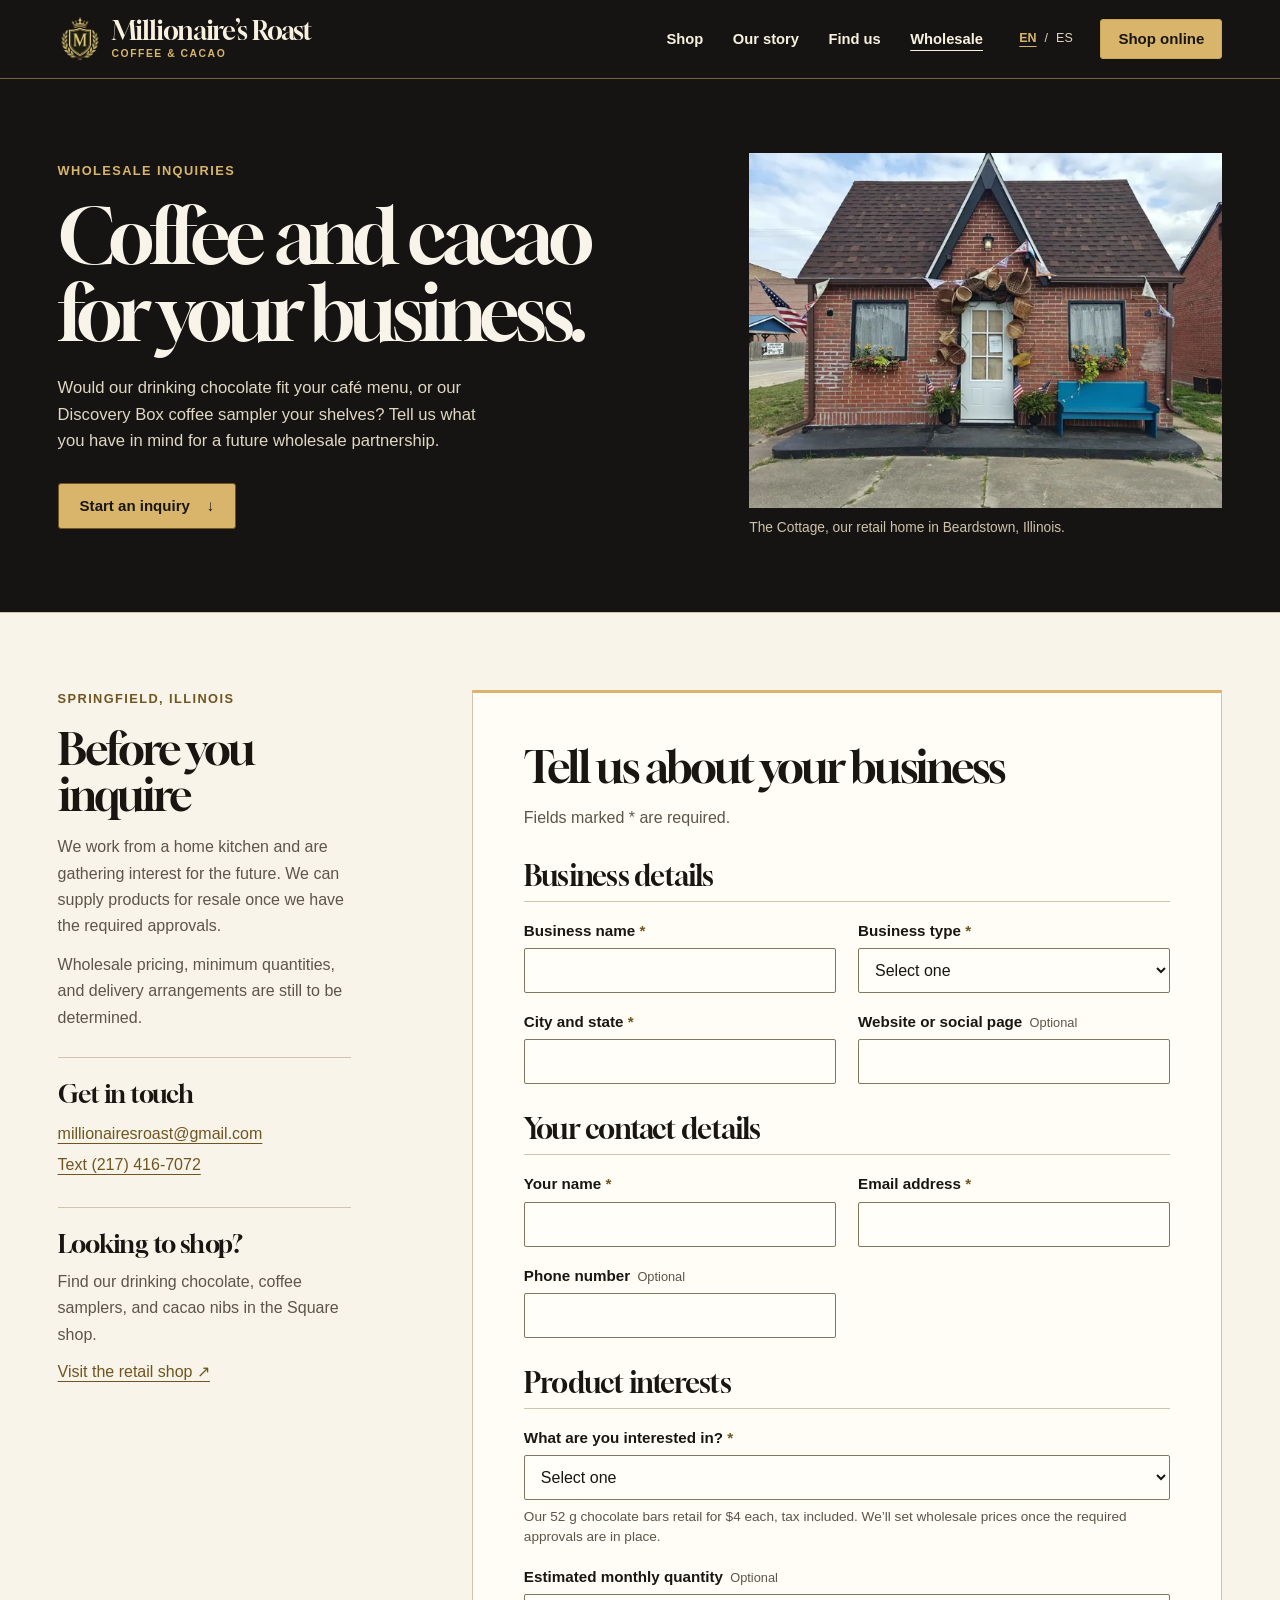
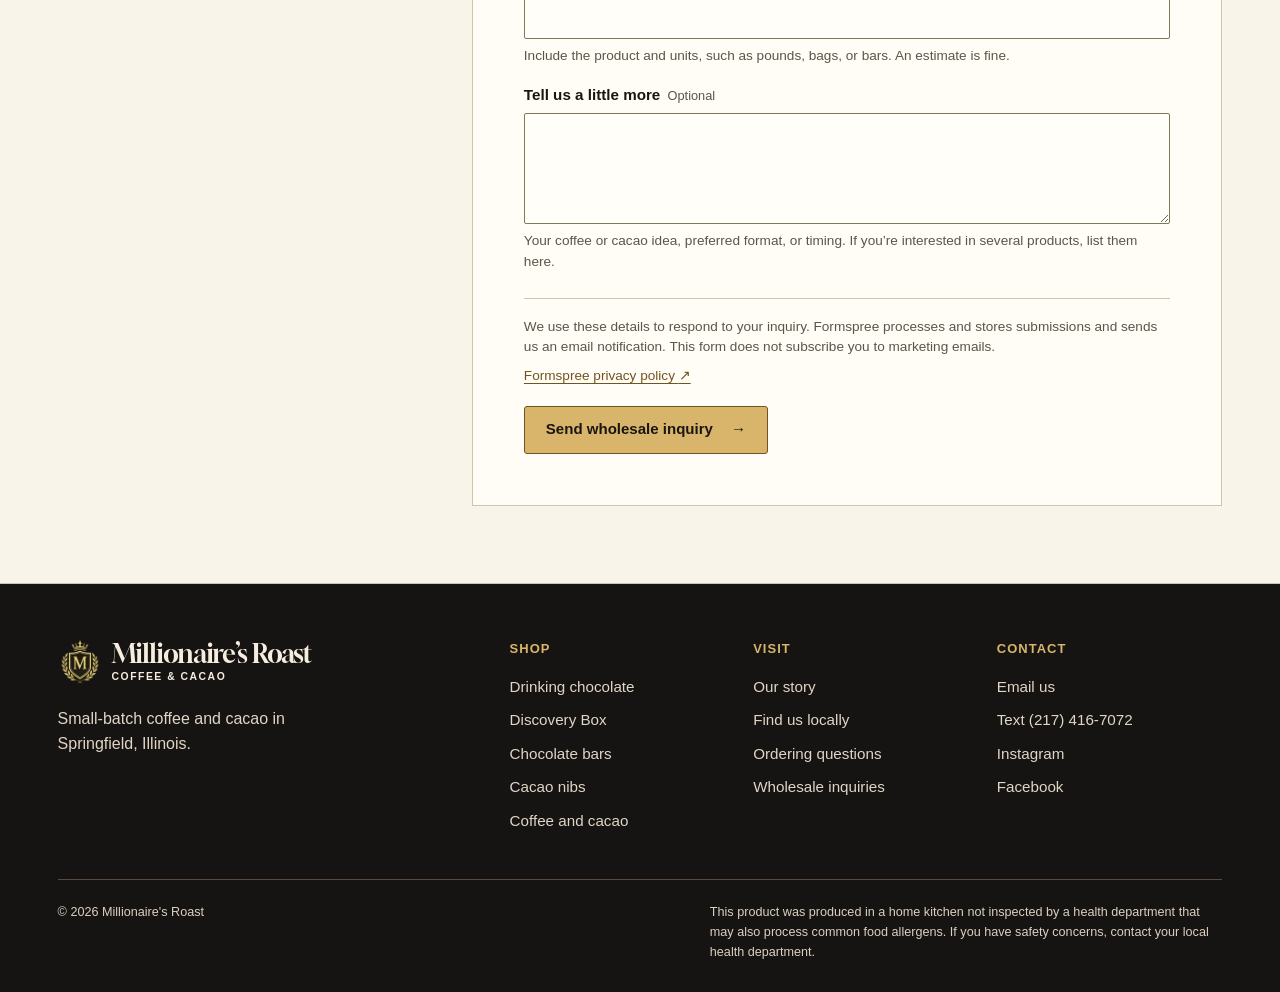
==== wholesale/index.html @ 0fcc5178 "Show original 52 g chocolate bars and all three cacao varieties" ====
<!doctype html>
<html lang="en">
  <head>
    <meta charset="utf-8" />
    <meta name="viewport" content="width=device-width, initial-scale=1" />
    <meta name="theme-color" content="#151412" />
    <title data-en="Wholesale Inquiries | Millionaire's Roast" data-es="Consultas de mayoreo | Millionaire's Roast">Wholesale Inquiries | Millionaire's Roast</title>
    <meta name="description" content="Tell us about your interest in a future wholesale partnership for drinking chocolate, specialty coffee, chocolate bars, or roasted cacao nibs." />
    <link rel="canonical" href="https://millionairesroast.com/wholesale/" />
    <link rel="icon" href="../assets/favicon.979253e2cff559aa.png" />
    <link rel="apple-touch-icon" href="../assets/favicon.979253e2cff559aa.png" />
    <meta property="og:type" content="website" />
    <meta property="og:site_name" content="Millionaire's Roast" />
    <meta property="og:title" content="Wholesale Inquiries | Millionaire's Roast" />
    <meta property="og:description" content="Tell us which drinking chocolate, coffee, or cacao products you would like to offer at your café, shop, or workplace." />
    <meta property="og:url" content="https://millionairesroast.com/wholesale/" />
    <meta property="og:image" content="https://millionairesroast.com/assets/social-preview.d2bdfbea87bdc5b6.jpg" />
    <meta property="og:image:alt" content="Millionaire's Roast logo surrounded by illustrated coffee beans" />
    <meta name="twitter:card" content="summary_large_image" />
    <meta name="twitter:title" content="Wholesale Inquiries | Millionaire's Roast" />
    <meta name="twitter:description" content="Explore a future partnership for drinking chocolate, specialty coffee, chocolate bars, and roasted cacao nibs." />
    <meta name="twitter:image" content="https://millionairesroast.com/assets/social-preview.d2bdfbea87bdc5b6.jpg" />
    <link rel="stylesheet" href="../assets/styles.fd513d1be9ad4b36.css" />
    <link rel="stylesheet" href="../assets/styles-wholesale.baa4ed8a03f43554.css" />
    <script src="../assets/analytics.7d87ce13913cc6cc.js" defer></script>
    <script src="../assets/index.5d69616be9a4ef07.js" defer></script>
    <script src="../assets/wholesale.965e77395335ac16.js" defer></script>
  </head>
  <body class="wholesale-page">
    <a class="skip-link" href="#main-content" data-en="Skip to content" data-es="Saltar al contenido">Skip to content</a>
    <header class="site-header">
      <div class="shell header-inner">
        <a class="brand" href="../">
          <img src="../assets/logo-96.f6f1cf65d33752ce.webp" width="48" height="48" alt="" />
          <span><strong>Millionaire’s Roast</strong><small data-en="Coffee &amp; cacao" data-es="Café y cacao">Coffee &amp; cacao</small></span>
        </a>
        <nav class="desktop-nav" aria-label="Primary navigation" data-aria-label-en="Primary navigation" data-aria-label-es="Navegación principal">
          <a href="../#coffee" data-en="Shop" data-es="Tienda">Shop</a>
          <a href="../#story" data-en="Our story" data-es="Nuestra historia">Our story</a>
          <a href="../#find-us" data-en="Find us" data-es="Dónde comprar">Find us</a>
          <a href="#main-content" aria-current="page" data-en="Wholesale" data-es="Mayoreo">Wholesale</a>
        </nav>
        <div class="header-actions">
          <div class="language-switch" role="group" aria-label="Language" data-aria-label-en="Language" data-aria-label-es="Idioma">
            <button type="button" class="is-active" aria-pressed="true">EN</button><span aria-hidden="true">/</span><button type="button" aria-pressed="false">ES</button>
          </div>
          <a class="button button-primary" href="https://millionaires-roast.square.site/" data-location="header" data-en="Shop online" data-es="Comprar en línea">Shop online</a>
          <button type="button" class="menu-toggle" aria-expanded="false" aria-controls="mobile-menu" aria-label="Open menu" data-aria-label-en="Open menu" data-aria-label-es="Abrir menú"><span></span><span></span></button>
        </div>
      </div>
      <div class="mobile-menu" id="mobile-menu" aria-hidden="true" inert>
        <nav aria-label="Mobile navigation" data-aria-label-en="Mobile navigation" data-aria-label-es="Navegación móvil">
          <a href="../#coffee" data-en="Shop" data-es="Tienda">Shop</a>
          <a href="../#story" data-en="Our story" data-es="Nuestra historia">Our story</a>
          <a href="../#find-us" data-en="Find us" data-es="Dónde comprar">Find us</a>
          <a href="#main-content" aria-current="page" data-en="Wholesale" data-es="Mayoreo">Wholesale</a>
          <a class="button button-primary mobile-menu-shop" href="https://millionaires-roast.square.site/" data-location="mobile_menu" data-en="Shop online" data-es="Comprar en línea">Shop online</a>
        </nav>
        <div class="language-switch language-switch-mobile" role="group" aria-label="Language" data-aria-label-en="Language" data-aria-label-es="Idioma">
            <button type="button" class="is-active" aria-pressed="true">EN</button><span aria-hidden="true">/</span><button type="button" aria-pressed="false">ES</button>
          </div>
      </div>
    </header>
    <main id="main-content">
      <section class="partner-hero shell" aria-labelledby="partnership-title">
        <div class="partner-intro">
          <p class="eyebrow" data-en="Wholesale inquiries" data-es="Consultas de mayoreo">Wholesale inquiries</p>
          <h1 id="partnership-title" data-en="Coffee and cacao for your business." data-es="Café y cacao para tu negocio.">Coffee and cacao for your business.</h1>
          <p class="partner-lede" data-en="Would our drinking chocolate fit your café menu, or our Discovery Box coffee sampler your shelves? Tell us what you have in mind for a future wholesale partnership." data-es="¿Te imaginas nuestro chocolate para beber en el menú de tu cafetería o la Discovery Box en tu tienda? Cuéntanos qué tienes en mente para una futura colaboración de mayoreo.">Would our drinking chocolate fit your café menu, or our Discovery Box coffee sampler your shelves? Tell us what you have in mind for a future wholesale partnership.</p>
          <a class="button button-primary partner-start" href="#partner-inquiry"><span data-en="Start an inquiry" data-es="Iniciar consulta">Start an inquiry</span> <span aria-hidden="true">↓</span></a>
        </div>
        <figure class="partner-portrait">
          <img src="../assets/cottage-640.071ca8d51faf8b65.webp" srcset="../assets/cottage-640.071ca8d51faf8b65.webp 640w, ../assets/cottage.f08d284c24075091.webp 1113w" sizes="(max-width: 700px) calc(100vw - 40px), (max-width: 1200px) 43vw, 530px" width="640" height="480" loading="eager" fetchpriority="high" decoding="async" alt="The Cottage, a red brick storefront in Beardstown" data-alt-en="The Cottage, a red brick storefront in Beardstown" data-alt-es="The Cottage, una tienda de ladrillo rojo en Beardstown" />
          <figcaption data-en="The Cottage, our retail home in Beardstown, Illinois." data-es="The Cottage, nuestra tienda en Beardstown, Illinois.">The Cottage, our retail home in Beardstown, Illinois.</figcaption>
        </figure>
      </section>
      <div class="partner-band">
        <div class="partner-workspace shell">
          <aside class="partner-guide" aria-labelledby="wholesale-questions-title">
            <p class="eyebrow" data-en="Springfield, Illinois" data-es="Springfield, Illinois">Springfield, Illinois</p>
            <h2 id="wholesale-questions-title" data-en="Before you inquire" data-es="Antes de escribirnos">Before you inquire</h2>
            <p data-en="We work from a home kitchen and are gathering interest for the future. We can supply products for resale once we have the required approvals." data-es="Trabajamos desde una cocina doméstica y estamos recibiendo consultas para futuras colaboraciones. Podremos ofrecer productos para reventa cuando contemos con las autorizaciones necesarias.">We work from a home kitchen and are gathering interest for the future. We can supply products for resale once we have the required approvals.</p>
            <p data-en="Wholesale pricing, minimum quantities, and delivery arrangements are still to be determined." data-es="Aún están por definirse los precios de mayoreo, las cantidades mínimas y las condiciones de entrega.">Wholesale pricing, minimum quantities, and delivery arrangements are still to be determined.</p>
            <section class="partner-contact">
              <h3 data-en="Get in touch" data-es="Contacto">Get in touch</h3>
              <a href="mailto:millionairesroast@gmail.com">millionairesroast@gmail.com</a>
              <a href="sms:12174167072"><span data-en="Text (217) 416-7072" data-es="Enviar mensaje al (217) 416-7072">Text (217) 416-7072</span></a>
            </section>
            <section class="partner-retail">
              <h3 data-en="Looking to shop?" data-es="¿Buscas dónde comprar?">Looking to shop?</h3>
              <p data-en="Find our drinking chocolate, coffee samplers, and cacao nibs in the Square shop." data-es="Encuentra nuestro chocolate para beber, muestras de café y nibs de cacao en la tienda de Square.">Find our drinking chocolate, coffee samplers, and cacao nibs in the Square shop.</p>
              <a href="https://millionaires-roast.square.site/" data-location="wholesale_faq_retail"><span data-en="Visit the retail shop" data-es="Visitar la tienda">Visit the retail shop</span> <span aria-hidden="true">↗</span></a>
            </section>
          </aside>
          <section class="partner-sheet" id="partner-inquiry" aria-labelledby="inquiry-title">
            <div class="partner-sheet-head">
              <h2 id="inquiry-title" data-en="Tell us about your business" data-es="Cuéntanos sobre tu negocio">Tell us about your business</h2>
              <p data-en="Fields marked * are required." data-es="Los campos con * son obligatorios.">Fields marked * are required.</p>
            </div>
            <form id="wholesale-form" action="https://formspree.io/f/xljelzak" method="POST" aria-labelledby="inquiry-title">
              <input type="hidden" name="_subject" value="New wholesale inquiry — Millionaire’s Roast" />
              <input type="hidden" name="language" value="en" />
              <div class="form-honeypot" aria-hidden="true" inert>
                <label for="company-fax">Leave this field empty</label>
                <input id="company-fax" name="_gotcha" type="text" tabindex="-1" autocomplete="off" />
              </div>
              <fieldset>
                <legend data-en="Business details" data-es="Datos del negocio">Business details</legend>
                <div class="partner-fields">
                  <div class="form-field">
                    <label for="business_name"><span data-en="Business name" data-es="Nombre del negocio">Business name</span> <span class="required-mark" aria-hidden="true">*</span></label>
                    <input id="business_name" name="business_name" type="text" required autocomplete="organization" maxlength="120" />
                  </div>
                  <div class="form-field">
                    <label for="business_type"><span data-en="Business type" data-es="Tipo de negocio">Business type</span> <span class="required-mark" aria-hidden="true">*</span></label>
                    <select id="business_type" name="business_type" required>
                      <option value="" data-en="Select one" data-es="Selecciona uno">Select one</option>
                      <option value="cafe_restaurant" data-en="Café or restaurant" data-es="Cafetería o restaurante">Café or restaurant</option>
                      <option value="retail" data-en="Retail shop" data-es="Tienda">Retail shop</option>
                      <option value="office" data-en="Office or workplace" data-es="Oficina o lugar de trabajo">Office or workplace</option>
                      <option value="hospitality" data-en="Hotel or hospitality" data-es="Hotel u hospedaje">Hotel or hospitality</option>
                      <option value="other" data-en="Something else" data-es="Otro">Something else</option>
                    </select>
                  </div>
                  <div class="form-field">
                    <label for="location"><span data-en="City and state" data-es="Ciudad y estado">City and state</span> <span class="required-mark" aria-hidden="true">*</span></label>
                    <input id="location" name="location" type="text" required autocomplete="off" maxlength="120" />
                  </div>
                  <div class="form-field">
                    <label for="website"><span data-en="Website or social page" data-es="Sitio web o página de redes sociales">Website or social page</span> <small data-en="Optional" data-es="Opcional">Optional</small></label>
                    <input id="website" name="website" type="text" inputmode="url" autocomplete="url" maxlength="250" />
                  </div>
                </div>
              </fieldset>
              <fieldset>
                <legend data-en="Your contact details" data-es="Datos de contacto">Your contact details</legend>
                <div class="partner-fields">
                  <div class="form-field">
                    <label for="name"><span data-en="Your name" data-es="Tu nombre">Your name</span> <span class="required-mark" aria-hidden="true">*</span></label>
                    <input id="name" name="name" type="text" required autocomplete="name" maxlength="100" />
                  </div>
                  <div class="form-field">
                    <label for="email"><span data-en="Email address" data-es="Correo electrónico">Email address</span> <span class="required-mark" aria-hidden="true">*</span></label>
                    <input id="email" name="email" type="email" required autocomplete="email" inputmode="email" maxlength="254" />
                  </div>
                  <div class="form-field">
                    <label for="phone"><span data-en="Phone number" data-es="Teléfono">Phone number</span> <small data-en="Optional" data-es="Opcional">Optional</small></label>
                    <input id="phone" name="phone" type="tel" autocomplete="tel" maxlength="40" />
                  </div>
                </div>
              </fieldset>
              <fieldset>
                <legend data-en="Product interests" data-es="Productos de interés">Product interests</legend>
                <div class="partner-fields">
                  <div class="form-field form-field-wide">
                    <label for="interest"><span data-en="What are you interested in?" data-es="¿Qué te interesa?">What are you interested in?</span> <span class="required-mark" aria-hidden="true">*</span></label>
                    <select id="interest" name="interest" required aria-describedby="interest-hint">
                      <option value="" data-en="Select one" data-es="Selecciona uno">Select one</option>
                      <option value="drinking_chocolate" data-en="Drinking chocolate" data-es="Chocolate para beber">Drinking chocolate</option>
                      <option value="discovery_box" data-en="Discovery Box coffee sampler" data-es="Discovery Box de tres cafés">Discovery Box coffee sampler</option>
                      <option value="retail_bags" data-en="Packaged coffee for resale" data-es="Café empacado para reventa">Packaged coffee for resale</option>
                      <option value="brewing" data-en="Coffee to brew and serve" data-es="Café para preparar y servir">Coffee to brew and serve</option>
                      <option value="workplace" data-en="Coffee for our workplace" data-es="Café para nuestro lugar de trabajo">Coffee for our workplace</option>
                      <option value="chocolate_bars" data-en="Chocolate bars (52 g)" data-es="Barras de chocolate (52 g)">Chocolate bars (52 g)</option>
                      <option value="cacao_nibs" data-en="Roasted cacao nibs" data-es="Nibs de cacao tostados">Roasted cacao nibs</option>
                      <option value="chocolate_covered_coffee" data-en="Chocolate-covered espresso beans (in development)" data-es="Granos de café espresso cubiertos de chocolate (en desarrollo)">Chocolate-covered espresso beans (in development)</option>
                      <option value="multiple_products" data-en="Multiple products" data-es="Varios productos">Multiple products</option>
                      <option value="other" data-en="Another idea / not sure yet" data-es="Otra idea / aún no sé">Another idea / not sure yet</option>
                    </select>
                    <p id="interest-hint" class="field-hint" data-en="Our 52 g chocolate bars retail for $4 each, tax included. We’ll set wholesale prices once the required approvals are in place." data-es="Cada barra de chocolate de 52 g cuesta $4 al público, con impuestos incluidos. Fijaremos los precios de mayoreo cuando contemos con las autorizaciones necesarias.">Our 52 g chocolate bars retail for $4 each, tax included. We’ll set wholesale prices once the required approvals are in place.</p>
                  </div>
                  <div class="form-field form-field-wide">
                    <label for="volume"><span data-en="Estimated monthly quantity" data-es="Cantidad mensual estimada">Estimated monthly quantity</span> <small data-en="Optional" data-es="Opcional">Optional</small></label>
                    <input id="volume" name="volume" type="text" maxlength="160" aria-describedby="volume-hint" />
                    <p id="volume-hint" class="field-hint" data-en="Include the product and units, such as pounds, bags, or bars. An estimate is fine." data-es="Indica el producto y la unidad, por ejemplo libras, bolsas o barras. Una estimación es suficiente.">Include the product and units, such as pounds, bags, or bars. An estimate is fine.</p>
                  </div>
                  <div class="form-field form-field-wide">
                    <label for="message"><span data-en="Tell us a little more" data-es="Cuéntanos un poco más">Tell us a little more</span> <small data-en="Optional" data-es="Opcional">Optional</small></label>
                    <textarea id="message" name="message" rows="4" maxlength="2000" aria-describedby="message-hint"></textarea>
                    <p id="message-hint" class="field-hint" data-en="Your coffee or cacao idea, preferred format, or timing. If you’re interested in several products, list them here." data-es="Tu idea de café o cacao, el formato que prefieres o las fechas. Si te interesan varios productos, indícalos aquí.">Your coffee or cacao idea, preferred format, or timing. If you’re interested in several products, list them here.</p>
                  </div>
                </div>
              </fieldset>
              <div class="inquiry-privacy">
                <p data-en="We use these details to respond to your inquiry. Formspree processes and stores submissions and sends us an email notification. This form does not subscribe you to marketing emails." data-es="Usamos estos datos para responder a tu consulta. Formspree procesa y almacena los envíos y nos avisa por correo. Este formulario no te suscribe a correos de marketing.">We use these details to respond to your inquiry. Formspree processes and stores submissions and sends us an email notification. This form does not subscribe you to marketing emails.</p>
                <a href="https://formspree.io/legal/privacy-policy/" target="_blank" rel="noopener noreferrer"><span data-en="Formspree privacy policy" data-es="Política de privacidad de Formspree">Formspree privacy policy</span> <span aria-hidden="true">↗</span></a>
              </div>
              <button class="button button-primary inquiry-submit" type="submit" disabled><span data-submit-label>Send wholesale inquiry</span><span aria-hidden="true">→</span></button>
              <p id="form-status" class="form-status" role="status" aria-live="polite" aria-atomic="true" tabindex="-1"></p>
              <noscript><p>To send your inquiry, enable JavaScript or email <a href="mailto:millionairesroast@gmail.com">millionairesroast@gmail.com</a>.<br />Para enviar tu consulta, activa JavaScript o escríbenos por correo.</p></noscript>
            </form>
          </section>
        </div>
      </div>
    </main>
    <footer class="site-footer">
      <div class="shell footer-top">
        <div class="footer-brand">
          <a class="brand" href="../">
          <img src="../assets/logo-96.f6f1cf65d33752ce.webp" width="48" height="48" alt="" />
          <span><strong>Millionaire’s Roast</strong><small data-en="Coffee &amp; cacao" data-es="Café y cacao">Coffee &amp; cacao</small></span>
        </a>
          <p data-en="Small-batch coffee and cacao in Springfield, Illinois." data-es="Café y cacao en lotes pequeños en Springfield, Illinois.">Small-batch coffee and cacao in Springfield, Illinois.</p>
        </div>
        <div class="footer-links">
          <div>
            <h3 data-en="Shop" data-es="Tienda">Shop</h3>
            <a href="https://millionaires-roast.square.site/product/8-oz-drinking-chocolate/ZMWO643HKYKFW32RAFJLELUY?cs=true&amp;cst=custom" data-location="footer_drinking_chocolate" data-en="Drinking chocolate" data-es="Chocolate para beber">Drinking chocolate</a>
            <a href="https://millionaires-roast.square.site/product/discovery-box/I4FOVQ3W64GJPGNMPODEMAHV?cs=true&amp;cst=custom" data-location="footer_discovery">Discovery Box</a>
            <a href="../#chocolate-bars" data-en="Chocolate bars" data-es="Barras de chocolate">Chocolate bars</a>
            <a href="https://millionaires-roast.square.site/product/12-oz-cacao-nibs/FIBSRSAADKSDK24KM3QKAHJF?cs=true&amp;cst=custom" data-location="footer_cacao_beans" data-en="Cacao nibs" data-es="Nibs de cacao">Cacao nibs</a>
            <a href="https://millionaires-roast.square.site/" data-location="footer_all_coffee" data-en="Coffee and cacao" data-es="Café y cacao">Coffee and cacao</a>
          </div>
          <div>
            <h3 data-en="Visit" data-es="Visítanos">Visit</h3>
            <a href="../#story" data-en="Our story" data-es="Nuestra historia">Our story</a>
            <a href="../#find-us" data-en="Find us locally" data-es="Dónde comprar">Find us locally</a>
            <a href="../#faq" data-en="Ordering questions" data-es="Preguntas sobre pedidos">Ordering questions</a>
            <a href="#main-content" aria-current="page" data-en="Wholesale inquiries" data-es="Consultas de mayoreo">Wholesale inquiries</a>
          </div>
          <div>
            <h3 data-en="Contact" data-es="Contacto">Contact</h3>
            <a href="mailto:millionairesroast@gmail.com" data-en="Email us" data-es="Envíanos un correo">Email us</a>
            <a href="sms:12174167072" data-en="Text (217) 416-7072" data-es="Mensaje al (217) 416-7072">Text (217) 416-7072</a>
            <a href="https://www.instagram.com/millionairesroast">Instagram</a>
            <a href="https://www.facebook.com/millionairesroast">Facebook</a>
          </div>
        </div>
      </div>
      <div class="shell footer-bottom">
        <p>© 2026 Millionaire’s Roast</p>
        <p data-en="This product was produced in a home kitchen not inspected by a health department that may also process common food allergens. If you have safety concerns, contact your local health department." data-es="Este producto fue elaborado en una cocina doméstica no inspeccionada por un departamento de salud que también puede procesar alérgenos alimentarios comunes. Si tiene inquietudes de seguridad, comuníquese con su departamento de salud local.">This product was produced in a home kitchen not inspected by a health department that may also process common food allergens. If you have safety concerns, contact your local health department.</p>
      </div>
    </footer>
  </body>
</html>
---- assets/styles.fd513d1be9ad4b36.css ----
@font-face{font-family:Gloock;src:url(gloock-latin.9389ada8d3575463.woff2) format("woff2");font-style:normal;font-weight:400;font-display:swap}:root{color-scheme:light;--paper:#f8f4e9;--surface:#fffcf3;--ink:#191612;--muted:#5c5549;--line:#cfc4ac;--accent:#705520;--gold:#d8b56a;--charcoal:#151412;--on-dark:#f8f1df;--serif:Gloock,Georgia,"Times New Roman",serif;--sans:Inter,"Segoe UI",Arial,sans-serif;--gutter:clamp(20px, 4.5vw, 72px);--section-space:clamp(55px, 7vw, 100px);font-family:var(--sans);background:var(--paper);color:var(--ink)}*,::after,::before{box-sizing:border-box}html{scroll-padding-top:94px}body{margin:0;font-size:1rem;line-height:1.55}figure,h1,h2,h3,p{margin:0}h1,h2,h3{font-family:var(--serif);font-weight:400;line-height:1.09}h1,h2{text-wrap:balance}h2{font-size:clamp(2.25rem, 4.6vw, 4.1rem);letter-spacing:-.043em}h3{font-size:clamp(1.4rem, 2.2vw, 2.15rem);letter-spacing:-.025em}img{max-width:100%;display:block}a{color:inherit;text-underline-offset:.22em}button,input,select,textarea{font:inherit}a,button{touch-action:manipulation}button{color:inherit}:focus-visible{outline:3px solid #8b671c;outline-offset:4px}.front-hero :focus-visible,.site-footer :focus-visible,.site-header :focus-visible{outline-color:#ffdf96}::selection{background:#eed2a5;color:#211a15}.shell{width:min(calc(100% - var(--gutter) * 2),1344px);margin-inline:auto}.skip-link{position:fixed;top:8px;left:8px;z-index:90;padding:10px 16px;background:#fff;color:var(--ink);transform:translateY(-150%)}.skip-link:focus{transform:none}.eyebrow{font:700 .8rem/1.4 var(--sans);letter-spacing:.11em;text-transform:uppercase}.button{display:inline-flex;justify-content:center;align-items:center;min-height:46px;padding:11px 21px;border:1px solid transparent;border-radius:3px;font:650 .94rem/1.35 var(--sans);text-align:center;text-decoration:none;cursor:pointer}.button-primary{background:var(--gold);color:var(--ink);border-color:#caa855}.button-primary:hover{background:#e8cc88}.text-link{display:inline-flex;align-items:center;min-height:42px;color:var(--accent);font-weight:650;text-decoration:underline;text-decoration-thickness:1px}.text-link:hover{text-decoration-thickness:2px}.site-header{position:sticky;top:0;z-index:30;background:var(--charcoal);color:var(--on-dark);border-bottom:1px solid #766446}.header-inner{display:flex;min-height:78px;gap:clamp(14px,2.3vw,44px);align-items:center}.brand{display:inline-flex;align-items:center;gap:10px;flex-shrink:0;color:var(--ink);text-decoration:none}.brand img{object-fit:contain;width:44px;height:44px}.brand>span{display:grid;gap:2px}.brand strong{font:400 clamp(1.3rem, 2vw, 1.7rem)/1.1 var(--serif);letter-spacing:-.044em}.brand small{color:var(--muted);font:650 .65rem/1.35 var(--sans);letter-spacing:.145em;text-transform:uppercase}.desktop-nav{display:flex;align-items:center;gap:clamp(16px,2.3vw,34px);margin-left:auto}.desktop-nav a{display:inline-flex;align-items:center;min-height:44px;font-size:.92rem;font-weight:580;text-decoration:none;white-space:nowrap}.desktop-nav a:hover,.desktop-nav a[aria-current=page]{text-decoration:underline;text-underline-offset:6px}.site-header .brand{color:var(--on-dark)}.site-header .brand small{color:var(--gold)}.site-header .language-switch{color:#dfd3bf}.site-header .language-switch button.is-active{color:var(--gold)}.header-actions,.language-switch{display:flex;align-items:center}.header-actions{gap:clamp(12px,1.6vw,24px)}.header-actions>.button{min-height:40px;padding:9px 17px;white-space:nowrap}.language-switch{gap:1px;color:var(--muted);font-size:.78rem}.language-switch button{min-height:40px;min-width:31px;padding:4px;border:0;background:0 0;cursor:pointer;font-weight:500}.language-switch button.is-active{color:var(--ink);font-weight:800;text-decoration:underline;text-underline-offset:4px}.menu-toggle,.mobile-menu,.mobile-shop-bar{display:none}.front-hero{width:min(calc(100% - var(--gutter) * 2),1344px);margin:clamp(16px,2.2vw,32px) auto 0;background:var(--charcoal);color:var(--on-dark);box-shadow:inset 0 0 0 1px #80714e}.front-hero-grid{width:100%;display:grid;grid-template-columns:.93fr 1.07fr}.front-hero-copy{display:flex;flex-direction:column;align-items:start;justify-content:center;gap:clamp(16px,1.8vw,27px);padding:clamp(30px,4.4vw,72px)}.front-hero .eyebrow{display:flex;align-items:center;gap:12px;color:var(--gold)}.front-hero .eyebrow::before{content:"";width:29px;height:1px;background:currentColor}.front-hero h1{max-width:12ch;font-size:clamp(3.2rem, 5.5vw, 5.65rem);letter-spacing:-.045em;line-height:.99}.hero-lead{max-width:44ch;color:#e4dcca;font-size:clamp(1rem, 1.3vw, 1.13rem);line-height:1.58}.hero-actions{display:flex;flex-wrap:wrap;align-items:center;gap:9px 20px;margin-top:.25rem}.front-hero .text-link{color:var(--gold);font-size:.94rem}.front-hero-media{position:relative;min-height:clamp(360px,36vw,535px);overflow:hidden;background:#8c7563}.front-hero-media img{position:absolute;inset:0;width:100%;height:100%;object-fit:cover;object-position:52% 37%}.faq-section,.local-section,.shop-section{padding-block:var(--section-space)}.section-heading{display:flex;flex-wrap:wrap;align-items:end;justify-content:space-between;gap:8px 24px;margin-bottom:clamp(22px,3vw,38px)}.section-heading p{max-width:52ch;color:var(--muted)}.shop-grid{display:grid;grid-template-columns:repeat(6,minmax(0,1fr));align-items:start;gap:clamp(28px,3.7vw,54px) clamp(15px,2vw,30px)}.shop-tile{grid-column:span 2;min-width:0}.tile-chocolate,.tile-discovery{grid-column:span 3}.shop-tile-link{display:block;color:var(--ink);text-decoration:none}.tile-media{position:relative;display:grid;overflow:hidden;aspect-ratio:8/5;background:#e6dac7}.tile-media img{width:100%;height:100%;object-fit:cover}.tile-chocolate .tile-media img{object-position:52% 38%}.tile-discovery .tile-media img{object-position:center}.tile-typography{display:grid;gap:10px;place-content:center;justify-items:center;background:#e9dfc9;color:var(--ink);font-family:var(--serif);line-height:1.05;text-align:center}.tile-bars .tile-media,.tile-coffee .tile-media,.tile-nibs .tile-media{aspect-ratio:4/3}.tile-bars .tile-media img{object-fit:contain}.tile-nibs .tile-typography{background:#e5d7b7;color:#332e25}.tile-typography strong{font:400 clamp(2.65rem, 5.3vw, 5rem)/1 var(--serif);letter-spacing:-.045em}.tile-typography small,.tile-typography span{font:650 .86rem/1.35 var(--sans);letter-spacing:.04em}.tile-info{display:grid;gap:8px;padding:18px 0 0}.tile-info h3{font-size:clamp(1.52rem, 2.7vw, 2.55rem)}.tile-info p{max-width:58ch;color:var(--muted);line-height:1.5}.tile-price{color:var(--accent);font-weight:700}.shop-tile-link:hover h3{text-decoration:underline;text-decoration-thickness:1px;text-underline-offset:5px}.shop-tile-link:hover img{filter:brightness(1.035)}.story-section{background:var(--charcoal);color:#fff6e5}.story-grid{display:grid;grid-template-columns:1fr 1fr;gap:clamp(30px,6vw,94px);align-items:center;padding-block:clamp(42px,6vw,88px)}.story-media{min-width:0}.story-media img{width:100%;height:auto;max-height:530px;object-fit:cover}.story-media figcaption{margin-top:9px;color:#e5dac9;font-size:.88rem}.story-copy{max-width:52ch}.story-copy>*+*{margin-top:16px}.story-copy .eyebrow{color:#e7cfaa}.story-copy p{color:#e8e6d9}.story-copy h3{margin-top:28px;font-size:1.55rem}.story-copy a{color:inherit}.local-grid{display:grid;grid-template-columns:repeat(2,minmax(0,1fr));gap:clamp(20px,3vw,44px)}.local-entry{min-width:0;border-top:1px solid var(--line);padding-top:18px}.local-entry img{width:100%;aspect-ratio:2/1;object-fit:cover}.local-entry h3{margin:12px 0 8px}.local-entry p{color:var(--muted);max-width:51ch}.local-entry a{color:var(--accent);font-weight:650}.local-entry a+a{margin-left:14px}.faq-section{background:#f0eadb}.faq-grid{display:grid;grid-template-columns:minmax(0,.7fr) minmax(0,1.3fr);gap:clamp(24px,6vw,90px)}.faq-heading{align-self:start}.faq-heading h2{max-width:13ch}.faq-list{min-width:0}.faq-list details{border-top:1px solid #b9ab99}.faq-list details:last-child{border-bottom:1px solid #b9ab99}.faq-list summary{display:flex;min-height:56px;align-items:center;justify-content:space-between;gap:20px;padding:15px 3px;font-weight:650;cursor:pointer;list-style:none}.faq-list summary::-webkit-details-marker{display:none}.faq-list summary::after{content:"+";flex:0 0 20px;color:var(--accent);font-size:1.5rem;font-weight:400;line-height:1}.faq-list details[open] summary::after{content:"−"}.faq-answer{padding:0 28px 20px 3px;color:var(--muted)}.faq-answer p+p{margin-top:10px}.wholesale-note{margin-top:22px;color:var(--muted)}.wholesale-note a{color:var(--accent);font-weight:650}.site-footer{color:#f6eddf;background:var(--charcoal)}.footer-top{display:grid;grid-template-columns:1fr 1.9fr;gap:clamp(32px,6vw,90px);padding-block:56px 42px}.footer-brand>p{max-width:30ch;margin-top:16px;color:#e1d5c6}.site-footer .brand,.site-footer .brand small{color:inherit}.footer-links{display:grid;grid-template-columns:repeat(3,1fr);gap:18px}.footer-links h3{margin-bottom:12px;color:var(--gold);font:700 .81rem/1.4 var(--sans);letter-spacing:.08em;text-transform:uppercase}.footer-links a{display:block;width:fit-content;padding-block:5px;color:#e1d5c6;font-size:.95rem;text-decoration:none}.footer-links a:hover{color:#fff;text-decoration:underline}.footer-bottom{display:flex;justify-content:space-between;gap:28px;padding-block:23px 30px;border-top:1px solid #5c4a40}.footer-bottom p{max-width:73ch;color:#dccfc1;font-size:.79rem}.footer-bottom p:first-child{white-space:nowrap}@media (max-width:940px){.desktop-nav,.header-actions>.language-switch{display:none}.header-actions{margin-left:auto}.header-inner{min-height:65px}.menu-toggle{display:grid;position:relative;place-items:center;width:44px;height:44px;border:0;background:0 0;cursor:pointer}.menu-toggle span{position:absolute;width:24px;height:2px;background:var(--gold)}.menu-toggle span:first-child{transform:translateY(-4px)}.menu-toggle span:last-child{transform:translateY(4px)}.menu-toggle.is-open span:first-child{transform:rotate(45deg)}.menu-toggle.is-open span:last-child{transform:rotate(-45deg)}.mobile-menu.is-open{display:block;position:absolute;left:0;right:0;top:100%;overflow-y:auto;max-height:calc(100dvh - 65px);padding:12px var(--gutter) 22px;border-block:1px solid #6c5b3b;background:var(--charcoal);box-shadow:0 12px 18px #16141028}.mobile-menu nav{display:grid}.mobile-menu nav>a{display:flex;align-items:center;min-height:47px;font-size:1rem;font-weight:650;text-decoration:none}.mobile-menu nav>a:not(.button){border-bottom:1px solid #494338}.mobile-menu-shop{width:fit-content;margin-top:15px}.language-switch-mobile{padding-top:8px}.language-switch-mobile button{min-width:44px}.front-hero-copy{padding:28px}.front-hero h1{font-size:clamp(3rem, 6.1vw, 4rem)}}@media (max-width:760px){.front-hero{width:100%;margin-top:0}.front-hero-grid{grid-template-columns:1fr}.front-hero-media{order:-1;min-height:0;aspect-ratio:2.1/1}.front-hero-copy{padding:28px var(--gutter) 34px;gap:14px}.front-hero h1{max-width:18ch;font-size:clamp(2.7rem, 9.5vw, 4rem)}.hero-actions{margin-top:4px}.shop-grid{grid-template-columns:repeat(2,minmax(0,1fr))}.shop-tile,.tile-chocolate,.tile-discovery{grid-column:auto}.faq-grid,.footer-top,.story-grid{grid-template-columns:1fr}.story-grid{gap:25px}.story-media img{max-height:390px}.faq-heading h2{max-width:none}.footer-links{gap:16px}.footer-bottom{flex-direction:column;gap:11px}}@media (max-width:560px){.brand img{width:34px;height:38px}.brand{gap:6px}.header-inner{gap:9px;min-height:62px}.header-actions{gap:3px}.header-actions>.button{display:none}.mobile-menu.is-open{max-height:calc(100dvh - 62px)}.front-hero-media{aspect-ratio:1.65/1}.shop-grid{grid-template-columns:1fr;row-gap:28px}.tile-media{aspect-ratio:1.8/1}.tile-info{padding-top:10px}.local-grid{grid-template-columns:1fr;gap:28px}.footer-top{padding-block:38px 30px}.footer-links{grid-template-columns:1fr 1fr;row-gap:26px}body:has(.mobile-shop-bar) .site-footer{padding-bottom:62px}.mobile-shop-bar{display:flex;position:fixed;z-index:22;inset:auto 0 0;justify-content:center;align-items:center;padding:12px 22px calc(12px + env(safe-area-inset-bottom));min-height:46px;background:var(--gold);color:var(--ink);border-top:1px solid #ae8c49;text-decoration:none;font-weight:700;gap:10px}.mobile-shop-bar.is-hidden,body:has(.site-header.has-open-menu) .mobile-shop-bar{display:none}}@media (prefers-reduced-motion:no-preference){html{scroll-behavior:smooth}}
---- assets/styles-wholesale.baa4ed8a03f43554.css ----
.wholesale-page{--form-paper:#fffdf6;--form-line:#81765e}.wholesale-page #main-content{background:var(--charcoal,#151412)}.wholesale-page .partner-hero{display:grid;grid-template-columns:minmax(0,1.12fr) minmax(0,0.88fr);align-items:center;gap:clamp(32px,7vw,104px);padding-block:clamp(40px,5.8vw,90px)}.wholesale-page .partner-intro{min-width:0}.wholesale-page .partner-intro .eyebrow{margin:0 0 18px;color:var(--gold,#d8b56a)}.wholesale-page .partner-guide .eyebrow{margin:0 0 18px;color:var(--accent,#705520)}.wholesale-page .partner-guide h2,.wholesale-page .partner-guide h3,.wholesale-page .partner-intro h1,.wholesale-page .partner-sheet h2,.wholesale-page .partner-sheet legend{font-family:var(--serif, Georgia, serif);font-weight:500;color:var(--ink,#191612)}.wholesale-page .partner-intro h1{margin:0;max-width:12ch;color:var(--paper,#f8f4e9);font-size:clamp(3.3rem, 5.9vw, 5.7rem);letter-spacing:-.055em;line-height:1.01;text-wrap:balance}.wholesale-page .partner-lede{max-width:47ch;margin:24px 0 28px;font-size:clamp(1rem, 1.3vw, 1.2rem);line-height:1.6;color:#e0d7c4}.wholesale-page .inquiry-submit,.wholesale-page .partner-start{border:1px solid var(--accent,#705520);background:var(--gold,#d8b56a);color:var(--ink,#191612)}.wholesale-page .partner-start{gap:17px}.wholesale-page .inquiry-submit:enabled:hover,.wholesale-page .partner-start:hover{background:#e7c983}.wholesale-page .partner-portrait{min-width:0;margin:0}.wholesale-page .partner-portrait img{display:block;width:100%;height:auto;aspect-ratio:4/3;object-fit:cover}.wholesale-page .partner-portrait figcaption{padding:10px 0 0;color:#cfc4ac;font-size:.86rem;line-height:1.45}.wholesale-page .partner-band{border-block:1px solid var(--line,#cfc4ac);background:var(--paper,#f8f4e9)}.wholesale-page .partner-workspace{display:grid;grid-template-columns:minmax(0,.62fr) minmax(0,1.38fr);align-items:start;gap:clamp(30px,6vw,90px);padding-block:clamp(38px,6vw,92px)}.wholesale-page .partner-guide{max-width:33ch;min-width:0}.wholesale-page .partner-guide h2,.wholesale-page .partner-sheet h2{margin:0 0 16px;font-size:clamp(2rem, 3.4vw, 3.35rem);line-height:1.06;letter-spacing:-.043em;text-wrap:balance}.wholesale-page .partner-guide h3{margin:0 0 10px;font-size:1.55rem;line-height:1.18;letter-spacing:-.025em}.wholesale-page .partner-guide p:not(.eyebrow){margin:0 0 12px;line-height:1.65;color:var(--muted,#5c5549)}.wholesale-page .partner-guide section{margin-top:26px;padding-top:22px;border-top:1px solid var(--line,#cfc4ac)}.wholesale-page .form-status a,.wholesale-page .inquiry-privacy a,.wholesale-page .partner-guide a,.wholesale-page .partner-sheet noscript a{color:var(--accent,#705520);text-decoration:underline;text-underline-offset:.24em;overflow-wrap:anywhere}.wholesale-page .partner-contact a{display:block;padding-block:3px;width:fit-content}.wholesale-page .partner-sheet{min-width:0;padding:clamp(22px,4vw,56px);background:var(--form-paper);border:1px solid var(--line,#cfc4ac);border-top:3px solid var(--gold,#d8b56a);scroll-margin-block-start:100px}.wholesale-page .partner-sheet-head p{margin:0;color:var(--muted,#5c5549)}.wholesale-page .partner-sheet fieldset{min-width:0;margin:28px 0 0;padding:0;border:0}.wholesale-page .partner-sheet legend{width:100%;padding:0 0 8px;border-bottom:1px solid var(--line,#cfc4ac);font-size:clamp(1.48rem, 2.2vw, 1.85rem);line-height:1.2;letter-spacing:-.027em}.wholesale-page .partner-fields{display:grid;grid-template-columns:repeat(2,minmax(0,1fr));gap:18px 22px;padding-top:18px}.wholesale-page .form-field{display:flex;flex-direction:column;min-width:0}.wholesale-page .form-field-wide{grid-column:1/-1}.wholesale-page .form-field label{display:block;margin:0 0 7px;color:var(--ink,#191612);font-size:.95rem;font-weight:650;line-height:1.4}.wholesale-page .form-field label small{margin-left:3px;color:var(--muted,#5c5549);font-size:.8rem;font-weight:400}.wholesale-page .required-mark{color:var(--accent,#705520)}.wholesale-page .form-field :is(input,select,textarea){appearance:auto;display:block;width:100%;min-width:0;min-height:45px;margin:0;padding:10px 12px;border:1px solid var(--form-line);border-radius:2px;background:#fffef9;color:var(--ink,#191612);font:inherit;font-size:1rem;line-height:1.4;box-shadow:none}.wholesale-page .form-field textarea{resize:vertical;min-height:104px}.wholesale-page .form-field :is(input,select,textarea):hover{border-color:var(--ink,#191612)}.wholesale-page .form-field :is(input,select,textarea):focus-visible,.wholesale-page .partner-band :is(a,button):focus-visible{outline:2px solid var(--accent,#705520);outline-offset:3px}.wholesale-page .partner-start:focus-visible{outline:2px solid var(--paper,#f8f4e9);outline-offset:3px}.wholesale-page .form-field [aria-invalid=true]{border:2px solid #8c342c}.wholesale-page .field-hint,.wholesale-page .inquiry-privacy a,.wholesale-page .inquiry-privacy p{font-size:.85rem;line-height:1.5}.wholesale-page .field-hint{margin:7px 0 0;color:var(--muted,#5c5549)}.wholesale-page .field-error{margin:5px 0 0;color:#8c342c;font-size:.86rem}.wholesale-page .field-error[hidden],.wholesale-page .form-honeypot{display:none}.wholesale-page .inquiry-privacy{margin-top:26px;padding:18px 0;border-top:1px solid var(--line,#cfc4ac)}.wholesale-page .inquiry-privacy p{margin:0 0 5px;color:var(--muted,#5c5549)}.wholesale-page .inquiry-submit{width:auto;gap:18px;min-height:48px;cursor:pointer}.wholesale-page .inquiry-submit:disabled{opacity:.65;cursor:default}.wholesale-page .form-status{margin:16px 0 0;padding:13px 15px;border:1px solid var(--line,#cfc4ac);border-left:3px solid var(--accent,#705520);background:#f4eedc;color:var(--ink,#191612);font-size:.94rem;line-height:1.5}.wholesale-page .form-status:empty{display:none}.wholesale-page .form-status:is([data-state=invalid],[data-state=rejected],[data-state=rate],[data-state=uncertain]){border-left-color:#8c342c;background:#fbefea}.wholesale-page .form-status[data-state=success]{border-left-color:#475e36;background:#ecf0e4}@media (max-width:880px){.wholesale-page .partner-workspace{grid-template-columns:minmax(0,.7fr) minmax(0,1.3fr);gap:28px}.wholesale-page .partner-sheet{padding:22px}.wholesale-page .partner-fields{grid-template-columns:1fr}}@media (max-width:700px){.wholesale-page .partner-hero,.wholesale-page .partner-workspace{grid-template-columns:minmax(0,1fr);gap:28px}.wholesale-page .partner-intro h1{max-width:14ch;font-size:clamp(3rem, 9.7vw, 4.2rem)}.wholesale-page .partner-lede{margin:17px 0 19px;max-width:54ch}.wholesale-page .partner-portrait img{aspect-ratio:2/1;object-position:50% 42%}.wholesale-page .partner-guide{max-width:none}.wholesale-page .partner-guide>p:not(.eyebrow){max-width:63ch}.wholesale-page .partner-guide section{margin-top:18px;padding-top:14px}}@media (max-width:420px){.wholesale-page .partner-sheet{padding:20px 16px}.wholesale-page .inquiry-submit{width:100%;justify-content:space-between}}
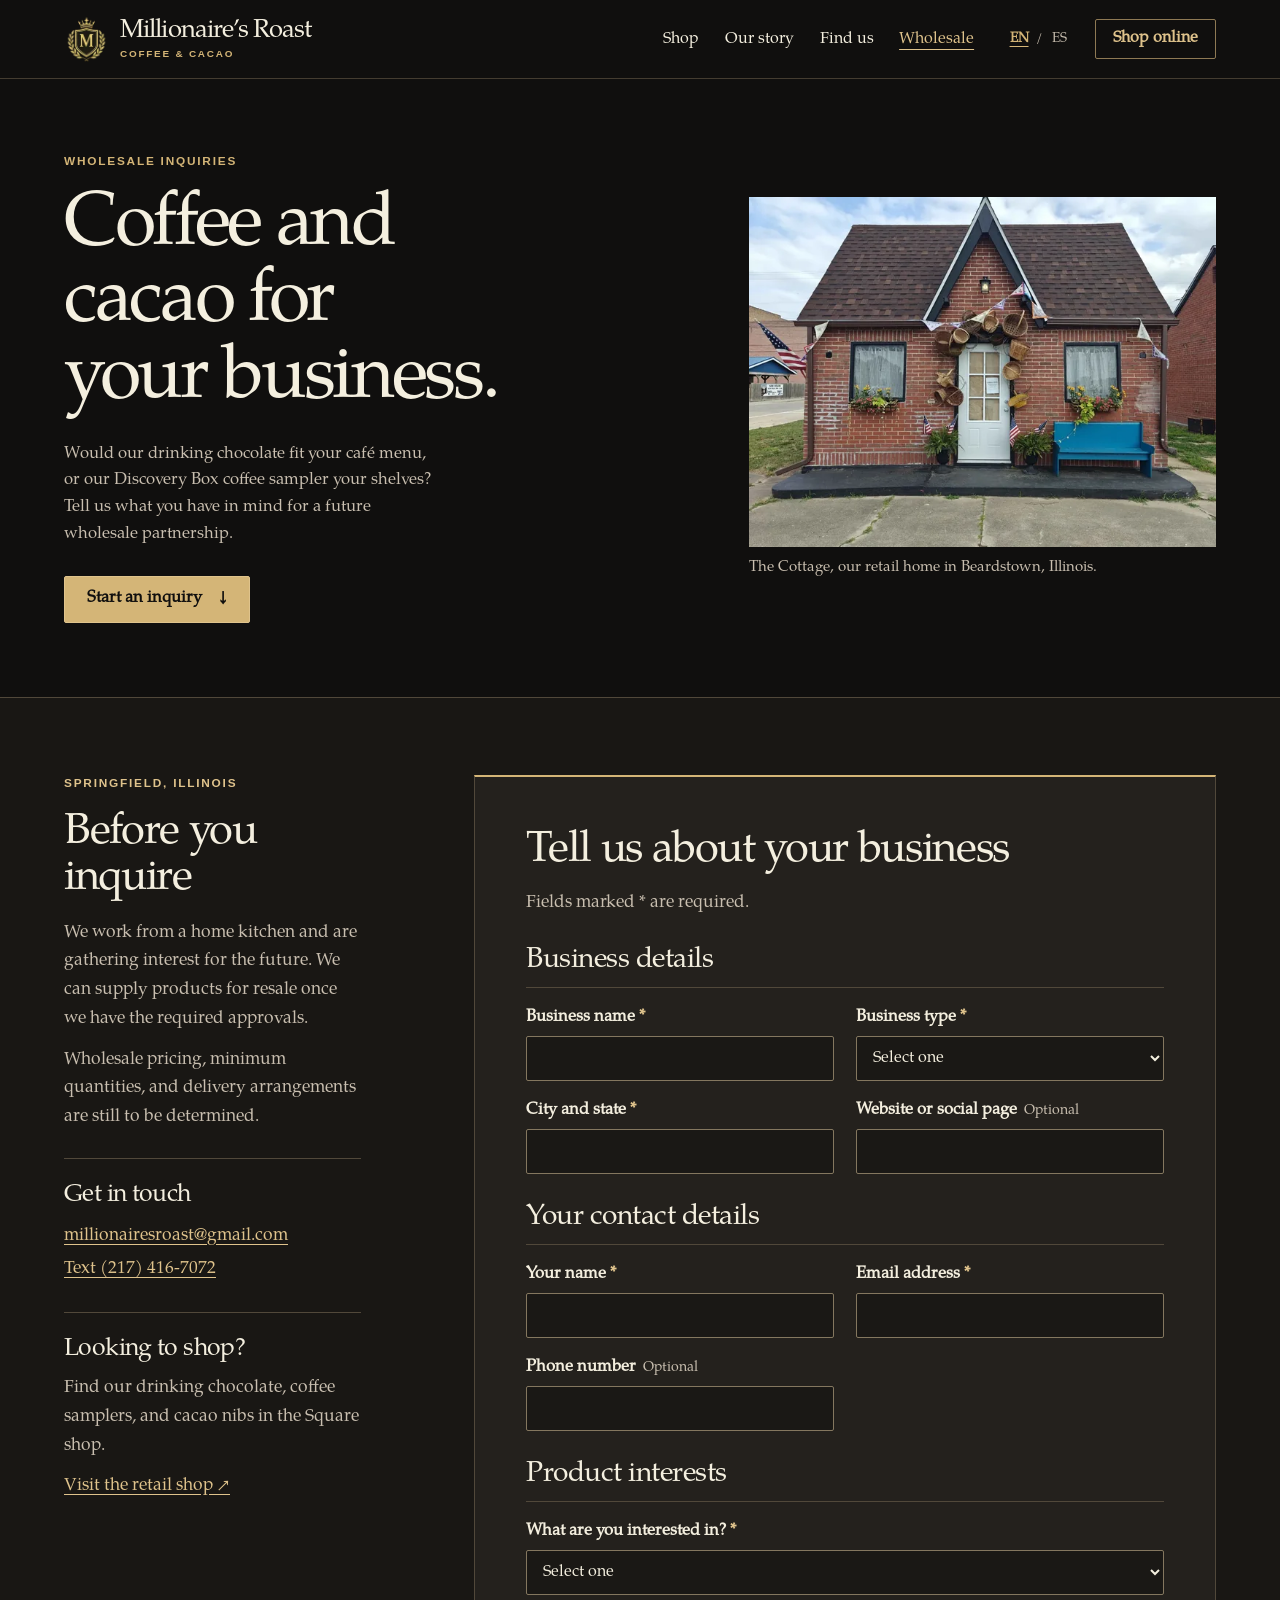
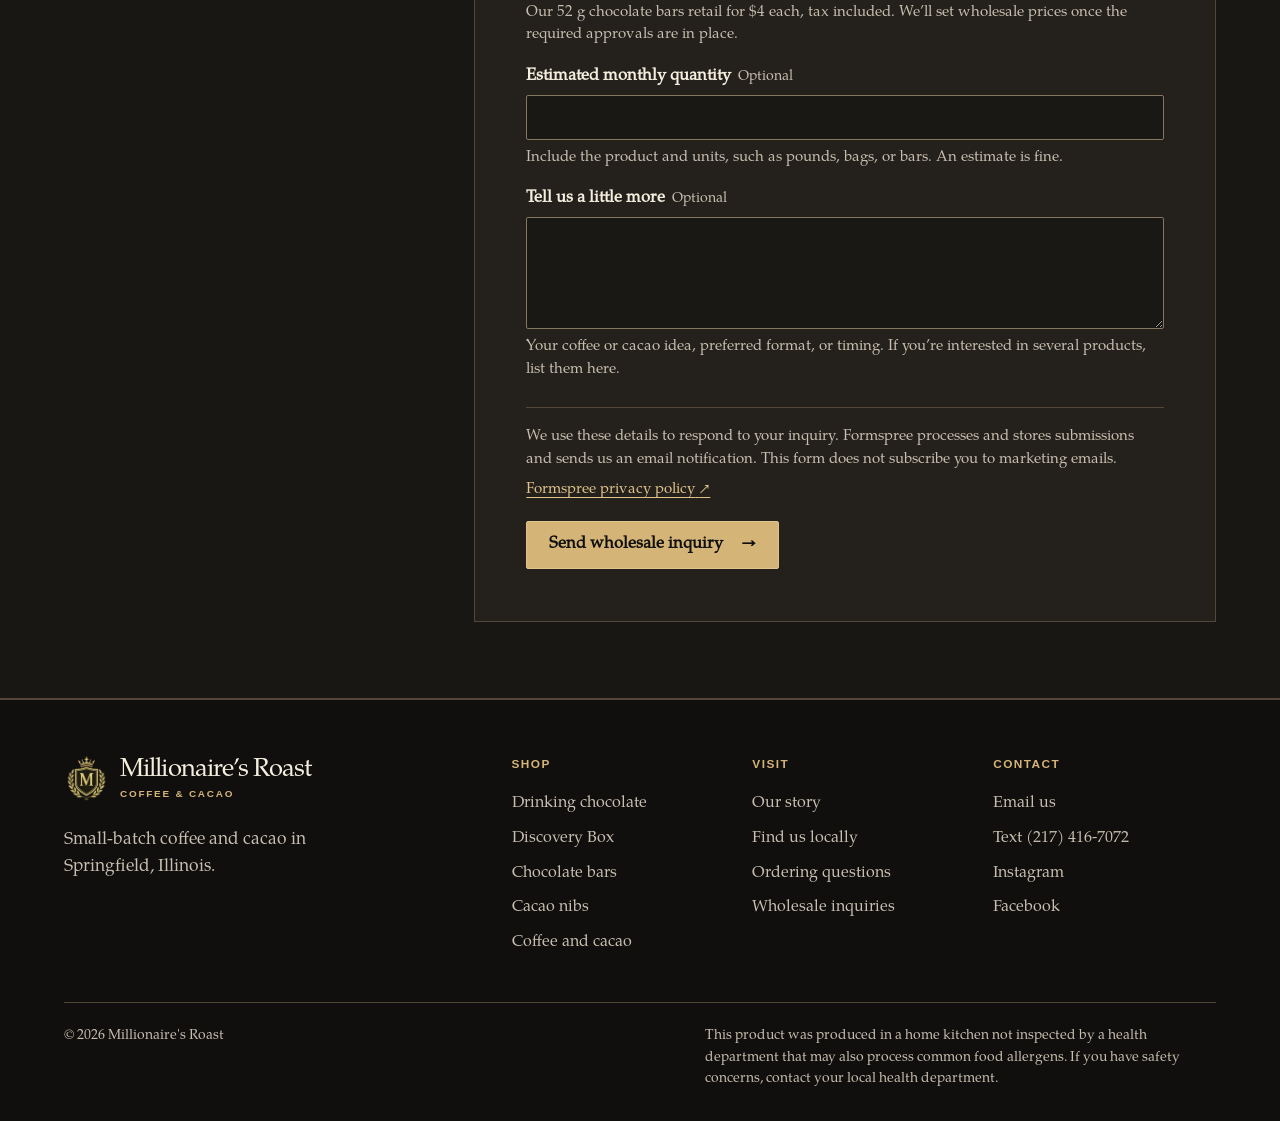
==== commit 680d71af: "Bring the storefront back to Palatino and dark product photography" ====
--- a/wholesale/index.html
+++ b/wholesale/index.html
@@ -3,7 +3,7 @@
   <head>
     <meta charset="utf-8" />
     <meta name="viewport" content="width=device-width, initial-scale=1" />
-    <meta name="theme-color" content="#151412" />
+    <meta name="theme-color" content="#100f0e" />
     <title data-en="Wholesale Inquiries | Millionaire's Roast" data-es="Consultas de mayoreo | Millionaire's Roast">Wholesale Inquiries | Millionaire's Roast</title>
     <meta name="description" content="Tell us about your interest in a future wholesale partnership for drinking chocolate, specialty coffee, chocolate bars, or roasted cacao nibs." />
     <link rel="canonical" href="https://millionairesroast.com/wholesale/" />
@@ -20,10 +20,10 @@
     <meta name="twitter:title" content="Wholesale Inquiries | Millionaire's Roast" />
     <meta name="twitter:description" content="Explore a future partnership for drinking chocolate, specialty coffee, chocolate bars, and roasted cacao nibs." />
     <meta name="twitter:image" content="https://millionairesroast.com/assets/social-preview.d2bdfbea87bdc5b6.jpg" />
-    <link rel="stylesheet" href="../assets/styles.fd513d1be9ad4b36.css" />
-    <link rel="stylesheet" href="../assets/styles-wholesale.baa4ed8a03f43554.css" />
+    <link rel="stylesheet" href="../assets/styles.1c3d6b6116727fc5.css" />
+    <link rel="stylesheet" href="../assets/styles-wholesale.46be36d07fd00468.css" />
     <script src="../assets/analytics.7d87ce13913cc6cc.js" defer></script>
-    <script src="../assets/index.5d69616be9a4ef07.js" defer></script>
+    <script src="../assets/index.0935972bd32e37d2.js" defer></script>
     <script src="../assets/wholesale.965e77395335ac16.js" defer></script>
   </head>
   <body class="wholesale-page">
--- a/assets/styles.1c3d6b6116727fc5.css
+++ b/assets/styles.1c3d6b6116727fc5.css
@@ -0,0 +1 @@
+@font-face{font-family:"Roast Serif Web";src:url(roast-serif-regular.e9de6c2e62cf2ed9.woff2) format("woff2");font-weight:400;font-style:normal;font-display:swap}@font-face{font-family:"Roast Serif Web";src:url(roast-serif-italic.8c2d156ebdbfd5fc.woff2) format("woff2");font-weight:400;font-style:italic;font-display:swap}:root{color-scheme:dark;--charcoal:#100f0e;--paper:#191714;--surface:#24211d;--ink:#f4efdf;--muted:#c9bfb0;--line:#51483a;--gold:#d4b577;--accent:#dfc38c;--on-dark:var(--ink);--serif:"Palatino Linotype",Palatino,"Book Antiqua","Roast Serif Web",Georgia,serif;--sans:"Segoe UI",Arial,sans-serif;--gutter:clamp(20px, 5vw, 80px);--section-space:clamp(52px, 6.5vw, 98px);font-family:var(--serif);color:var(--ink);background:var(--paper)}*,::after,::before{box-sizing:border-box}html{scroll-padding-top:94px}body{margin:0;font-size:1.09rem;line-height:1.55}figure,h1,h2,h3,p{margin:0}h1,h2,h3{font-family:var(--serif);font-weight:400;line-height:1.08}h1,h2{text-wrap:balance}h2{font-size:clamp(2.5rem, 4.6vw, 4.5rem);letter-spacing:-.045em}h3{font-size:clamp(1.52rem, 2.2vw, 2.15rem);letter-spacing:-.027em}img{display:block;max-width:100%}a{color:inherit;text-underline-offset:.21em}button,input,select,textarea{font:inherit}a,button{touch-action:manipulation}button{color:inherit}:focus-visible{outline:2px solid #f5d9a0;outline-offset:4px}::selection{background:var(--gold);color:var(--charcoal)}.shell{width:min(calc(100% - 2 * var(--gutter)),1344px);margin-inline:auto}.skip-link{position:fixed;z-index:90;top:8px;left:8px;padding:10px 16px;color:var(--charcoal);background:var(--ink);transform:translateY(-150%)}.skip-link:focus{transform:none}.eyebrow{color:var(--gold);font:600 .74rem/1.5 var(--sans);letter-spacing:.15em;text-transform:uppercase}.button{display:inline-flex;justify-content:center;align-items:center;min-height:46px;padding:11px 22px;border:1px solid transparent;border-radius:2px;font:700 1rem/1.35 var(--serif);text-decoration:none;text-align:center;cursor:pointer}.button-primary{color:var(--charcoal);background:var(--gold);border-color:var(--gold)}.button-primary:hover{background:#e9cb8e}.text-link{display:inline-flex;align-items:center;min-height:44px;color:var(--accent);text-decoration:underline;text-decoration-thickness:1px}.text-link:hover{color:var(--ink)}.site-header{position:sticky;z-index:30;top:0;background:var(--charcoal);border-bottom:1px solid #443c30}.header-inner{display:flex;align-items:center;gap:clamp(16px,2.3vw,44px);min-height:78px}.brand{display:inline-flex;flex-shrink:0;align-items:center;gap:11px;text-decoration:none}.brand img{width:45px;height:45px;object-fit:contain}.brand>span{display:grid;gap:3px}.brand strong{font:400 clamp(1.35rem, 2vw, 1.8rem)/1.04 var(--serif);letter-spacing:-.035em}.brand small{color:var(--gold);font:600 .62rem/1.35 var(--sans);letter-spacing:.18em;text-transform:uppercase}.desktop-nav{display:flex;align-items:center;gap:clamp(16px,2vw,34px);margin-left:auto}.desktop-nav a{display:inline-flex;align-items:center;min-height:44px;font-size:1rem;text-decoration:none;white-space:nowrap}.desktop-nav a:hover,.desktop-nav a[aria-current=page]{color:var(--accent);text-decoration:underline;text-underline-offset:6px}.header-actions,.language-switch{display:flex;align-items:center}.header-actions{gap:clamp(12px,1.6vw,24px)}.header-actions>.button{min-height:40px;padding:7px 17px;border-color:#8e7954;background:0 0;color:var(--accent);white-space:nowrap}.header-actions>.button:hover{border-color:var(--accent);color:var(--ink)}.language-switch{gap:1px;color:var(--muted);font-size:.84rem}.language-switch button{min-height:40px;min-width:31px;padding:4px;border:0;background:0 0;cursor:pointer}.language-switch button.is-active{color:var(--gold);font-weight:700;text-decoration:underline;text-underline-offset:4px}.menu-toggle,.mobile-menu,.mobile-shop-bar{display:none}.front-hero{position:relative;overflow:hidden;isolation:isolate;background:var(--charcoal);border-bottom:1px solid var(--line)}.front-hero-grid{display:grid;align-items:center;min-height:clamp(510px,39.5vw,670px)}.front-hero-copy{position:relative;z-index:1;width:51%;padding-block:clamp(52px,6vw,90px)}.front-hero .eyebrow{display:flex;align-items:center;gap:12px}.front-hero .eyebrow::before{content:"";width:32px;height:1px;background:var(--gold)}.front-hero h1{margin:21px 0 17px;font-size:clamp(4rem, 6.9vw, 7.35rem);letter-spacing:-.057em;line-height:.99}.front-hero h1 em{display:block;color:#edddb9;font-weight:400}.hero-lead{max-width:37ch;color:#d8cdba;font-size:clamp(1.05rem, 1.35vw, 1.26rem);line-height:1.53}.hero-actions{display:flex;flex-wrap:wrap;align-items:center;gap:5px 23px;margin-top:24px}.hero-actions .text-link{font-style:italic}.front-hero-media{position:absolute;z-index:0;inset:0 0 0 auto;width:min(66%,1180px)}.front-hero-media img{width:100%;height:100%;object-fit:cover;object-position:57% 49%}.front-hero-media::after{position:absolute;inset:0;content:"";background:linear-gradient(90deg,#100f0e,rgba(16,15,14,.85) 8%,rgba(16,15,14,.32) 24%,transparent 42%)}.faq-section,.local-section,.shop-section{padding-block:var(--section-space)}.section-heading{display:flex;flex-wrap:wrap;align-items:baseline;justify-content:space-between;gap:3px 24px;margin-bottom:clamp(22px,2.4vw,38px)}.section-heading .text-link{font-style:italic}.shop-grid{display:grid;grid-template-columns:repeat(4,minmax(0,1fr));align-items:start;gap:clamp(26px,4vw,60px) clamp(16px,1.8vw,30px)}.shop-tile{min-width:0}.shop-tile-link{display:block;text-decoration:none}.tile-media{position:relative;overflow:hidden;aspect-ratio:4/3;background:var(--charcoal)}.tile-media img{width:100%;height:100%;object-fit:cover}.tile-chocolate img{object-position:50% 48%}.tile-bars .tile-media{aspect-ratio:4/3}.tile-bars img{object-fit:contain}.tile-info{display:grid;gap:8px;padding-top:16px}.tile-info h3{color:var(--ink);font-size:clamp(1.55rem, 2vw, 2.2rem)}.tile-info p{max-width:50ch;color:var(--muted);font-size:1.03rem;line-height:1.52}.tile-price{color:var(--accent);font-size:1.02rem;font-weight:400}.shop-tile-link:hover h3{text-decoration:underline;text-decoration-thickness:1px;text-underline-offset:.15em}.shop-tile-link:hover .tile-media img{filter:brightness(1.04)}.tile-discovery{grid-column:1/-1}.tile-discovery .shop-tile-link{display:grid;grid-template-columns:1.12fr 1fr;background:var(--surface)}.tile-discovery .tile-media{aspect-ratio:1.8/1}.tile-discovery .tile-info{align-self:center;justify-items:start;padding:clamp(25px,4vw,66px);gap:10px}.tile-discovery h3{font-size:clamp(2.2rem, 4.2vw, 4rem)}.tile-discovery p{max-width:36ch;font-size:clamp(1.05rem, 1.4vw, 1.24rem)}.tile-discovery .tile-price{color:var(--muted)}.gift-link{color:var(--accent);margin-top:6px;border-bottom:1px solid #927d57;font-style:italic}.gift-link span[aria-hidden]{margin-left:.35em}.story-section{background:#211e19;border-block:1px solid var(--line)}.story-grid{display:grid;grid-template-columns:.85fr 1.15fr;gap:clamp(36px,7vw,110px);align-items:center;padding-block:var(--section-space)}.story-media{min-width:0}.story-media img{width:100%;max-height:560px;object-fit:cover;object-position:50% 41%}.story-media figcaption{margin-top:9px;color:var(--muted);font-size:.95rem;font-style:italic}.story-copy{max-width:55ch}.story-copy>*+*{margin-top:16px}.story-copy p{color:var(--muted)}.story-copy .eyebrow{color:var(--gold)}.story-copy h3{margin-bottom:6px;font-size:1.6rem}.local-links,.story-links{display:flex;flex-wrap:wrap;gap:0 18px}.origin-note{margin-top:24px;padding-top:20px;border-top:1px solid var(--line)}.story-links{margin-top:4px}.local-grid{display:grid;grid-template-columns:repeat(2,minmax(0,1fr));gap:clamp(22px,3.5vw,56px)}.local-entry{min-width:0}.local-entry img{width:100%;aspect-ratio:2/1;object-fit:cover}.local-entry h3{margin:16px 0 6px}.local-entry address,.local-entry p{color:var(--muted);max-width:53ch}.local-entry address{margin-bottom:7px}.faq-section{background:#201d19;border-top:1px solid var(--line)}.faq-grid{display:grid;grid-template-columns:minmax(0,.8fr) minmax(0,1.2fr);gap:clamp(28px,6vw,90px)}.faq-heading{align-self:start}.faq-heading h2{max-width:13ch}.faq-list{min-width:0}.faq-list details{border-top:1px solid #655b4a}.faq-list details:last-child{border-bottom:1px solid #655b4a}.faq-list summary{display:flex;min-height:64px;align-items:center;justify-content:space-between;gap:18px;padding:15px 3px;font-size:1.14rem;cursor:pointer;list-style:none}.faq-list summary::-webkit-details-marker{display:none}.faq-list summary::after{content:"+";flex:0 0 20px;color:var(--accent);font-size:1.5rem;line-height:1}.faq-list details[open] summary::after{content:"−"}.faq-answer{padding:0 28px 20px 3px;color:var(--muted)}.faq-answer p+p{margin-top:10px}.wholesale-note{margin-top:26px;color:var(--muted)}.wholesale-note h3{margin-bottom:6px;color:var(--ink);font-size:1.4rem}.site-footer{background:var(--charcoal);border-top:1px solid var(--line)}.footer-top{display:grid;grid-template-columns:1fr 1.9fr;gap:clamp(32px,6vw,90px);padding-block:56px 42px}.footer-brand>p{max-width:30ch;margin-top:16px;color:var(--muted)}.footer-links{display:grid;grid-template-columns:repeat(3,1fr);gap:18px}.footer-links h3{margin-bottom:12px;color:var(--gold);font:600 .74rem/1.5 var(--sans);letter-spacing:.12em;text-transform:uppercase}.footer-links a{display:block;width:fit-content;padding-block:5px;color:var(--muted);font-size:1rem;text-decoration:none}.footer-links a:hover{color:var(--ink);text-decoration:underline}.footer-bottom{display:flex;justify-content:space-between;gap:28px;padding-block:23px 30px;border-top:1px solid var(--line)}.footer-bottom p{max-width:73ch;color:var(--muted);font-size:.87rem}.footer-bottom p:first-child{white-space:nowrap}@media (max-width:1023px){.desktop-nav,.header-actions>.language-switch{display:none}.header-actions{margin-left:auto}.header-inner{min-height:65px}.menu-toggle{display:grid;position:relative;place-items:center;width:44px;height:44px;border:0;background:0 0;cursor:pointer}.menu-toggle span{position:absolute;width:24px;height:2px;background:var(--gold)}.menu-toggle span:first-child{transform:translateY(-4px)}.menu-toggle span:last-child{transform:translateY(4px)}.menu-toggle.is-open span:first-child{transform:rotate(45deg)}.menu-toggle.is-open span:last-child{transform:rotate(-45deg)}.mobile-menu.is-open{display:block;position:absolute;inset:100% 0 auto;overflow-y:auto;max-height:calc(100dvh - 65px);padding:12px var(--gutter) 22px;border-block:1px solid var(--line);background:var(--charcoal)}.mobile-menu nav{display:grid}.mobile-menu nav>a{display:flex;align-items:center;min-height:47px;font-size:1.12rem;text-decoration:none}.mobile-menu nav>a:not(.button){border-bottom:1px solid var(--line)}.mobile-menu-shop{width:fit-content;margin-top:15px}.language-switch-mobile{padding-top:8px}.language-switch-mobile button{min-width:44px}}@media (max-width:960px){.shop-grid{grid-template-columns:repeat(2,minmax(0,1fr))}.front-hero h1{font-size:clamp(3.8rem, 7.3vw, 4.8rem)}}@media (max-width:760px){.front-hero-grid{display:flex;flex-direction:column;width:100%;min-height:0}.front-hero-media{position:relative;order:-1;width:100%;aspect-ratio:2.05/1}.front-hero-media img{object-position:54% 52%}.front-hero-media::after{background:linear-gradient(0deg,#100f0e,rgba(16,15,14,.1) 18%,transparent 31%)}.front-hero-copy{width:100%;padding:15px var(--gutter) 37px}.front-hero h1{margin:12px 0;font-size:clamp(3.2rem, 7.7vw, 4.1rem)}.front-hero h1 em{display:inline}.hero-lead{max-width:45ch}.hero-actions{margin-top:16px}.tile-discovery .shop-tile-link{grid-template-columns:1fr 1fr}.tile-discovery .tile-media{align-self:stretch;min-height:100%;aspect-ratio:auto}.tile-discovery .tile-info{padding:25px}.faq-grid,.footer-top,.story-grid{grid-template-columns:1fr}.story-grid{gap:25px}.story-media img{max-height:400px}.faq-heading h2{max-width:none}.footer-links{gap:16px}.footer-bottom{flex-direction:column;gap:11px}}@media (max-width:560px){.brand img{width:36px;height:38px}.brand{gap:7px}.header-inner{min-height:62px;gap:9px}.header-actions{gap:3px}.header-actions>.button{display:none}.mobile-menu.is-open{max-height:calc(100dvh - 62px)}.front-hero-media{aspect-ratio:1.56/1}.hero-actions{gap:5px 16px}.shop-grid{grid-template-columns:1fr;row-gap:33px}.tile-media{aspect-ratio:1.55/1}.tile-info{padding-top:12px}.tile-discovery .shop-tile-link{display:block}.tile-discovery .tile-media{aspect-ratio:1.5/1}.tile-discovery .tile-info{padding:23px 21px 25px}.local-grid{grid-template-columns:1fr;gap:30px}.footer-top{padding-block:38px 30px}.footer-links{grid-template-columns:1fr 1fr;row-gap:26px}body:has(.mobile-shop-bar) .site-footer{padding-bottom:66px}.mobile-shop-bar{position:fixed;z-index:22;inset:auto 0 0;display:flex;align-items:center;justify-content:center;min-height:48px;padding:10px 22px calc(10px + env(safe-area-inset-bottom));border-top:1px solid #8a7650;background:#262219;color:var(--accent);text-decoration:none;font-weight:700}.mobile-shop-bar.is-hidden,body:has(.site-header.has-open-menu) .mobile-shop-bar{display:none}}@media (prefers-reduced-motion:no-preference){html{scroll-behavior:smooth}}
--- a/assets/styles-wholesale.46be36d07fd00468.css
+++ b/assets/styles-wholesale.46be36d07fd00468.css
@@ -0,0 +1 @@
+.wholesale-page{--form-field:#1a1815;--form-line:#84775f;--form-error:#f1b3a1;--form-success:#b9cfa5}.wholesale-page #main-content{background:var(--charcoal,#11110f);color:var(--ink,#f6f0e2);font-family:var(--serif, "Palatino Linotype", Palatino, Georgia, serif)}.wholesale-page .partner-hero{display:grid;grid-template-columns:minmax(0,1.12fr) minmax(0,0.88fr);align-items:center;gap:clamp(32px,7vw,104px);padding-block:clamp(40px,5.8vw,90px)}.wholesale-page .partner-intro{min-width:0}.wholesale-page .partner-intro .eyebrow{margin:0 0 18px;color:var(--gold,#d4b577)}.wholesale-page .partner-guide .eyebrow{margin:0 0 18px;color:var(--accent,#e0c68e)}.wholesale-page .partner-guide h2,.wholesale-page .partner-guide h3,.wholesale-page .partner-intro h1,.wholesale-page .partner-sheet h2,.wholesale-page .partner-sheet legend{font-family:var(--serif, "Palatino Linotype", Palatino, Georgia, serif);font-weight:500;color:var(--ink,#f6f0e2)}.wholesale-page .partner-intro h1{margin:0;max-width:12ch;color:var(--ink,#f6f0e2);font-size:clamp(3.3rem, 5.9vw, 5.7rem);letter-spacing:-.044em;line-height:1.01;text-wrap:balance}.wholesale-page .partner-lede{max-width:47ch;margin:24px 0 28px;font-size:clamp(1rem, 1.3vw, 1.2rem);line-height:1.6;color:var(--muted,#c4bbab)}.wholesale-page .inquiry-submit,.wholesale-page .partner-start{border:1px solid var(--accent,#e0c68e);background:var(--gold,#d4b577);color:var(--charcoal,#11110f);font-family:var(--serif, "Palatino Linotype", Palatino, Georgia, serif);font-size:1.03rem}.wholesale-page .partner-start{gap:17px}.wholesale-page .inquiry-submit:enabled:hover,.wholesale-page .partner-start:hover{background:#e4c991}.wholesale-page .partner-portrait{min-width:0;margin:0}.wholesale-page .partner-portrait img{display:block;width:100%;height:auto;aspect-ratio:4/3;object-fit:cover}.wholesale-page .partner-portrait figcaption{padding:10px 0 0;color:var(--muted,#c4bbab);font-size:.94rem;line-height:1.45}.wholesale-page .partner-band{border-block:1px solid var(--line,#514a3d);background:var(--paper,#1b1916)}.wholesale-page .partner-workspace{display:grid;grid-template-columns:minmax(0,.62fr) minmax(0,1.38fr);align-items:start;gap:clamp(30px,6vw,90px);padding-block:clamp(38px,6vw,92px)}.wholesale-page .partner-guide{max-width:33ch;min-width:0}.wholesale-page .partner-guide h2,.wholesale-page .partner-sheet h2{margin:0 0 16px;font-size:clamp(2rem, 3.4vw, 3.35rem);line-height:1.06;letter-spacing:-.031em;text-wrap:balance}.wholesale-page .partner-guide h3{margin:0 0 10px;font-size:1.55rem;line-height:1.18;letter-spacing:-.025em}.wholesale-page .partner-guide p:not(.eyebrow){margin:0 0 12px;line-height:1.65;color:var(--muted,#c4bbab)}.wholesale-page .partner-guide section{margin-top:26px;padding-top:22px;border-top:1px solid var(--line,#514a3d)}.wholesale-page .form-status a,.wholesale-page .inquiry-privacy a,.wholesale-page .partner-guide a,.wholesale-page .partner-sheet noscript a{color:var(--accent,#e0c68e);text-decoration:underline;text-underline-offset:.24em;overflow-wrap:anywhere}.wholesale-page .partner-contact a{display:block;padding-block:3px;width:fit-content}.wholesale-page .partner-sheet{min-width:0;padding:clamp(22px,4vw,56px);color-scheme:dark;background:var(--surface,#26231e);border:1px solid var(--line,#514a3d);border-top:2px solid var(--gold,#d4b577);scroll-margin-block-start:100px}.wholesale-page .partner-sheet-head p{margin:0;color:var(--muted,#c4bbab)}.wholesale-page .partner-sheet fieldset{min-width:0;margin:28px 0 0;padding:0;border:0}.wholesale-page .partner-sheet legend{width:100%;padding:0 0 8px;border-bottom:1px solid var(--line,#514a3d);font-size:clamp(1.48rem, 2.2vw, 1.85rem);line-height:1.2;letter-spacing:-.018em}.wholesale-page .partner-fields{display:grid;grid-template-columns:repeat(2,minmax(0,1fr));gap:18px 22px;padding-top:18px}.wholesale-page .form-field{display:flex;flex-direction:column;min-width:0}.wholesale-page .form-field-wide{grid-column:1/-1}.wholesale-page .form-field label{display:block;margin:0 0 7px;color:var(--ink,#f6f0e2);font-size:1.03rem;font-weight:650;line-height:1.4}.wholesale-page .form-field label small{margin-left:3px;color:var(--muted,#c4bbab);font-size:.88rem;font-weight:400}.wholesale-page .required-mark{color:var(--accent,#e0c68e)}.wholesale-page .form-field :is(input,select,textarea){appearance:auto;display:block;width:100%;min-width:0;min-height:45px;margin:0;padding:10px 12px;border:1px solid var(--form-line);border-radius:2px;background:var(--form-field);color:var(--ink,#f6f0e2);font:inherit;font-size:1rem;line-height:1.4;box-shadow:none}.wholesale-page .form-field option{background:var(--form-field);color:var(--ink,#f6f0e2)}.wholesale-page .form-field textarea{resize:vertical;min-height:104px}.wholesale-page .form-field :is(input,select,textarea):hover{border-color:var(--ink,#f6f0e2)}.wholesale-page .form-field :is(input,select,textarea):focus-visible,.wholesale-page .partner-band :is(a,button):focus-visible{outline:2px solid var(--accent,#e0c68e);outline-offset:3px}.wholesale-page .partner-start:focus-visible{outline:2px solid var(--ink,#f6f0e2);outline-offset:3px}.wholesale-page .form-field [aria-invalid=true]{border:2px solid var(--form-error)}.wholesale-page .field-hint,.wholesale-page .inquiry-privacy a,.wholesale-page .inquiry-privacy p{font-size:.94rem;line-height:1.5}.wholesale-page .field-hint{margin:7px 0 0;color:var(--muted,#c4bbab)}.wholesale-page .field-error{margin:5px 0 0;color:var(--form-error);font-size:.93rem}.wholesale-page .field-error[hidden],.wholesale-page .form-honeypot{display:none}.wholesale-page .inquiry-privacy{margin-top:26px;padding:18px 0;border-top:1px solid var(--line,#514a3d)}.wholesale-page .inquiry-privacy p{margin:0 0 5px;color:var(--muted,#c4bbab)}.wholesale-page .inquiry-submit{width:auto;gap:18px;min-height:48px;cursor:pointer}.wholesale-page .inquiry-submit:disabled{opacity:.65;cursor:default}.wholesale-page .form-status{margin:16px 0 0;padding:13px 15px;border:1px solid var(--line,#514a3d);border-left:3px solid var(--accent,#e0c68e);background:#302d23;color:var(--ink,#f6f0e2);font-size:.94rem;line-height:1.5}.wholesale-page .form-status:empty{display:none}.wholesale-page .form-status:is([data-state=invalid],[data-state=rejected],[data-state=rate],[data-state=uncertain]){border-left-color:var(--form-error);background:#342522;color:#f5d7cc}.wholesale-page .form-status[data-state=success]{border-left-color:var(--form-success);background:#252c22;color:#dfead7}@media (max-width:880px){.wholesale-page .partner-workspace{grid-template-columns:minmax(0,.7fr) minmax(0,1.3fr);gap:28px}.wholesale-page .partner-sheet{padding:22px}.wholesale-page .partner-fields{grid-template-columns:1fr}}@media (max-width:700px){.wholesale-page .partner-hero,.wholesale-page .partner-workspace{grid-template-columns:minmax(0,1fr);gap:28px}.wholesale-page .partner-intro h1{max-width:14ch;font-size:clamp(3rem, 9.7vw, 4.2rem)}.wholesale-page .partner-lede{margin:17px 0 19px;max-width:54ch}.wholesale-page .partner-portrait img{aspect-ratio:2/1;object-position:50% 42%}.wholesale-page .partner-guide{max-width:none}.wholesale-page .partner-guide>p:not(.eyebrow){max-width:63ch}.wholesale-page .partner-guide section{margin-top:18px;padding-top:14px}}@media (max-width:420px){.wholesale-page .partner-sheet{padding:20px 16px}.wholesale-page .inquiry-submit{width:100%;justify-content:space-between}}
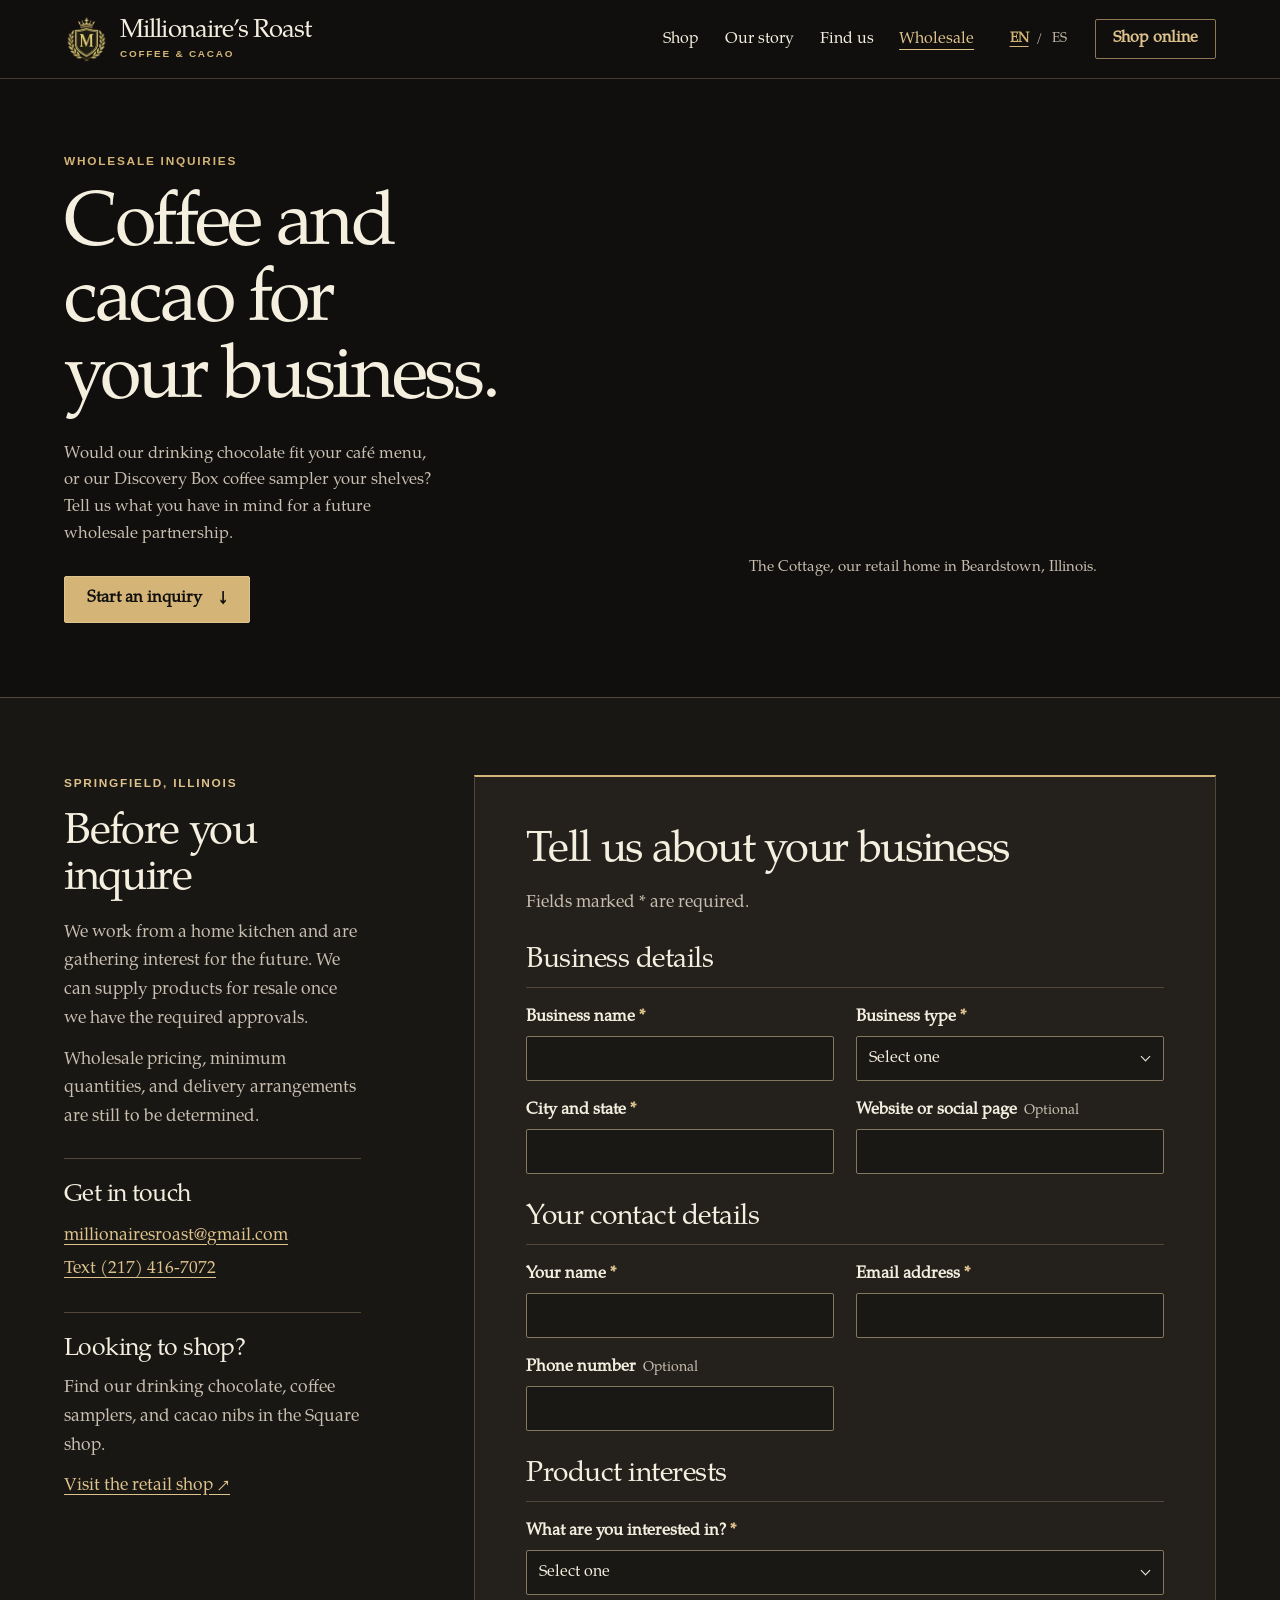
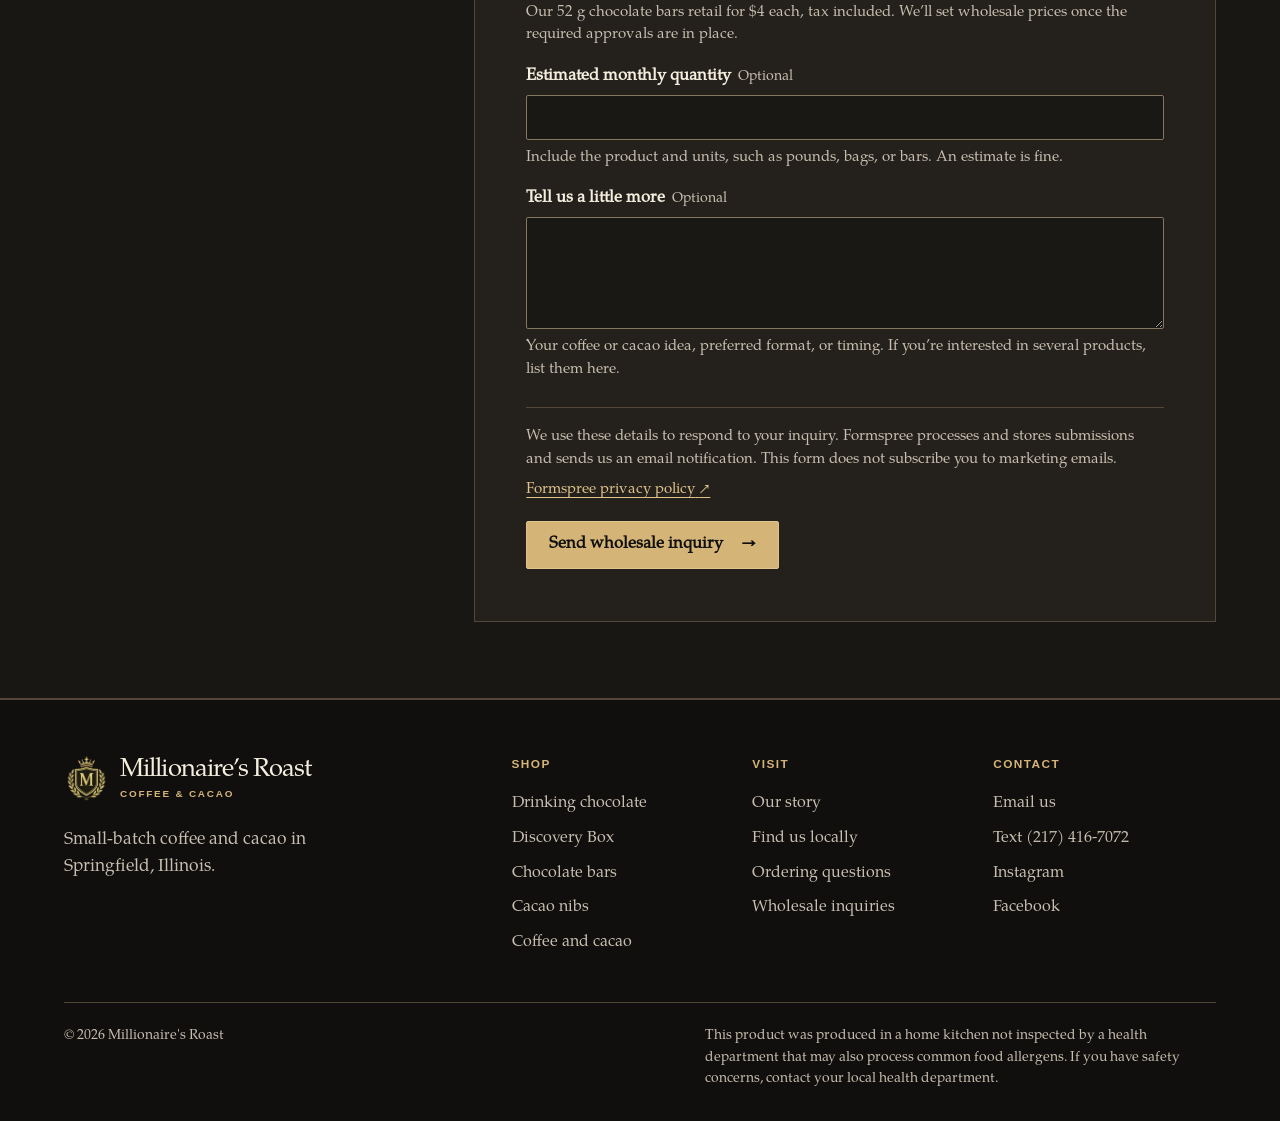
==== commit b5c04d83: "Fix mobile shopping and show the photographed drinking chocolate pouch" ====
--- a/wholesale/index.html
+++ b/wholesale/index.html
@@ -20,11 +20,11 @@
     <meta name="twitter:title" content="Wholesale Inquiries | Millionaire's Roast" />
     <meta name="twitter:description" content="Explore a future partnership for drinking chocolate, specialty coffee, chocolate bars, and roasted cacao nibs." />
     <meta name="twitter:image" content="https://millionairesroast.com/assets/social-preview.d2bdfbea87bdc5b6.jpg" />
-    <link rel="stylesheet" href="../assets/styles.1c3d6b6116727fc5.css" />
-    <link rel="stylesheet" href="../assets/styles-wholesale.46be36d07fd00468.css" />
+    <link rel="stylesheet" href="../assets/styles.e9484f9efd6058bb.css" />
+    <link rel="stylesheet" href="../assets/styles-wholesale.7d49b4aa95b0c812.css" />
     <script src="../assets/analytics.7d87ce13913cc6cc.js" defer></script>
-    <script src="../assets/index.0935972bd32e37d2.js" defer></script>
-    <script src="../assets/wholesale.965e77395335ac16.js" defer></script>
+    <script src="../assets/index.2ff05e50769a37e2.js" defer></script>
+    <script src="../assets/wholesale.b705071fd8183fca.js" defer></script>
   </head>
   <body class="wholesale-page">
     <a class="skip-link" href="#main-content" data-en="Skip to content" data-es="Saltar al contenido">Skip to content</a>
@@ -70,7 +70,10 @@
           <a class="button button-primary partner-start" href="#partner-inquiry"><span data-en="Start an inquiry" data-es="Iniciar consulta">Start an inquiry</span> <span aria-hidden="true">↓</span></a>
         </div>
         <figure class="partner-portrait">
-          <img src="../assets/cottage-640.071ca8d51faf8b65.webp" srcset="../assets/cottage-640.071ca8d51faf8b65.webp 640w, ../assets/cottage.f08d284c24075091.webp 1113w" sizes="(max-width: 700px) calc(100vw - 40px), (max-width: 1200px) 43vw, 530px" width="640" height="480" loading="eager" fetchpriority="high" decoding="async" alt="The Cottage, a red brick storefront in Beardstown" data-alt-en="The Cottage, a red brick storefront in Beardstown" data-alt-es="The Cottage, una tienda de ladrillo rojo en Beardstown" />
+          <picture>
+            <source media="(max-width: 700px)" srcset="../assets/cottage-wide-400.aec9c160a2831065.webp 400w, ../assets/cottage-wide-720.60a14b678a6f2867.webp 720w, ../assets/cottage-wide-1080.406d27ce1335982d.webp 1080w" sizes="(max-width: 400px) calc(100vw - 40px), 90vw" width="720" height="360" />
+            <img src="../assets/cottage-640.071ca8d51faf8b65.webp" srcset="../assets/cottage-640.071ca8d51faf8b65.webp 640w, ../assets/cottage.f08d284c24075091.webp 1113w" sizes="(max-width: 1493px) 36.52vw, 546px" width="640" height="480" loading="eager" fetchpriority="high" decoding="async" alt="The Cottage, a red brick storefront in Beardstown" data-alt-en="The Cottage, a red brick storefront in Beardstown" data-alt-es="The Cottage, una tienda de ladrillo rojo en Beardstown" />
+          </picture>
           <figcaption data-en="The Cottage, our retail home in Beardstown, Illinois." data-es="The Cottage, nuestra tienda en Beardstown, Illinois.">The Cottage, our retail home in Beardstown, Illinois.</figcaption>
         </figure>
       </section>
@@ -113,14 +116,17 @@
                   </div>
                   <div class="form-field">
                     <label for="business_type"><span data-en="Business type" data-es="Tipo de negocio">Business type</span> <span class="required-mark" aria-hidden="true">*</span></label>
-                    <select id="business_type" name="business_type" required>
-                      <option value="" data-en="Select one" data-es="Selecciona uno">Select one</option>
-                      <option value="cafe_restaurant" data-en="Café or restaurant" data-es="Cafetería o restaurante">Café or restaurant</option>
-                      <option value="retail" data-en="Retail shop" data-es="Tienda">Retail shop</option>
-                      <option value="office" data-en="Office or workplace" data-es="Oficina o lugar de trabajo">Office or workplace</option>
-                      <option value="hospitality" data-en="Hotel or hospitality" data-es="Hotel u hospedaje">Hotel or hospitality</option>
-                      <option value="other" data-en="Something else" data-es="Otro">Something else</option>
-                    </select>
+                    <div class="inquiry-select">
+                      <select id="business_type" name="business_type" required>
+                        <option value="" data-en="Select one" data-es="Selecciona uno">Select one</option>
+                        <option value="cafe_restaurant" data-en="Café or restaurant" data-es="Cafetería o restaurante">Café or restaurant</option>
+                        <option value="retail" data-en="Retail shop" data-es="Tienda">Retail shop</option>
+                        <option value="office" data-en="Office or workplace" data-es="Oficina o lugar de trabajo">Office or workplace</option>
+                        <option value="hospitality" data-en="Hotel or hospitality" data-es="Hotel u hospedaje">Hotel or hospitality</option>
+                        <option value="other" data-en="Something else" data-es="Otro">Something else</option>
+                      </select>
+                      <span class="inquiry-select-value" aria-hidden="true" hidden></span>
+                    </div>
                   </div>
                   <div class="form-field">
                     <label for="location"><span data-en="City and state" data-es="Ciudad y estado">City and state</span> <span class="required-mark" aria-hidden="true">*</span></label>
@@ -154,19 +160,22 @@
                 <div class="partner-fields">
                   <div class="form-field form-field-wide">
                     <label for="interest"><span data-en="What are you interested in?" data-es="¿Qué te interesa?">What are you interested in?</span> <span class="required-mark" aria-hidden="true">*</span></label>
-                    <select id="interest" name="interest" required aria-describedby="interest-hint">
-                      <option value="" data-en="Select one" data-es="Selecciona uno">Select one</option>
-                      <option value="drinking_chocolate" data-en="Drinking chocolate" data-es="Chocolate para beber">Drinking chocolate</option>
-                      <option value="discovery_box" data-en="Discovery Box coffee sampler" data-es="Discovery Box de tres cafés">Discovery Box coffee sampler</option>
-                      <option value="retail_bags" data-en="Packaged coffee for resale" data-es="Café empacado para reventa">Packaged coffee for resale</option>
-                      <option value="brewing" data-en="Coffee to brew and serve" data-es="Café para preparar y servir">Coffee to brew and serve</option>
-                      <option value="workplace" data-en="Coffee for our workplace" data-es="Café para nuestro lugar de trabajo">Coffee for our workplace</option>
-                      <option value="chocolate_bars" data-en="Chocolate bars (52 g)" data-es="Barras de chocolate (52 g)">Chocolate bars (52 g)</option>
-                      <option value="cacao_nibs" data-en="Roasted cacao nibs" data-es="Nibs de cacao tostados">Roasted cacao nibs</option>
-                      <option value="chocolate_covered_coffee" data-en="Chocolate-covered espresso beans (in development)" data-es="Granos de café espresso cubiertos de chocolate (en desarrollo)">Chocolate-covered espresso beans (in development)</option>
-                      <option value="multiple_products" data-en="Multiple products" data-es="Varios productos">Multiple products</option>
-                      <option value="other" data-en="Another idea / not sure yet" data-es="Otra idea / aún no sé">Another idea / not sure yet</option>
-                    </select>
+                    <div class="inquiry-select">
+                      <select id="interest" name="interest" required aria-describedby="interest-hint">
+                        <option value="" data-en="Select one" data-es="Selecciona uno">Select one</option>
+                        <option value="drinking_chocolate" data-en="Drinking chocolate" data-es="Chocolate para beber">Drinking chocolate</option>
+                        <option value="discovery_box" data-en="Discovery Box coffee sampler" data-es="Discovery Box de tres cafés">Discovery Box coffee sampler</option>
+                        <option value="retail_bags" data-en="Packaged coffee for resale" data-es="Café empacado para reventa">Packaged coffee for resale</option>
+                        <option value="brewing" data-en="Coffee to brew and serve" data-es="Café para preparar y servir">Coffee to brew and serve</option>
+                        <option value="workplace" data-en="Coffee for our workplace" data-es="Café para nuestro lugar de trabajo">Coffee for our workplace</option>
+                        <option value="chocolate_bars" data-en="Chocolate bars (52 g)" data-es="Barras de chocolate (52 g)">Chocolate bars (52 g)</option>
+                        <option value="cacao_nibs" data-en="Roasted cacao nibs" data-es="Nibs de cacao tostados">Roasted cacao nibs</option>
+                        <option value="chocolate_covered_coffee" data-en="Chocolate-covered espresso beans (in development)" data-es="Granos de café espresso cubiertos de chocolate (en desarrollo)">Chocolate-covered espresso beans (in development)</option>
+                        <option value="multiple_products" data-en="Multiple products" data-es="Varios productos">Multiple products</option>
+                        <option value="other" data-en="Another idea / not sure yet" data-es="Otra idea / aún no sé">Another idea / not sure yet</option>
+                      </select>
+                      <span class="inquiry-select-value" aria-hidden="true" hidden></span>
+                    </div>
                     <p id="interest-hint" class="field-hint" data-en="Our 52 g chocolate bars retail for $4 each, tax included. We’ll set wholesale prices once the required approvals are in place." data-es="Cada barra de chocolate de 52 g cuesta $4 al público, con impuestos incluidos. Fijaremos los precios de mayoreo cuando contemos con las autorizaciones necesarias.">Our 52 g chocolate bars retail for $4 each, tax included. We’ll set wholesale prices once the required approvals are in place.</p>
                   </div>
                   <div class="form-field form-field-wide">
@@ -207,7 +216,7 @@
             <h3 data-en="Shop" data-es="Tienda">Shop</h3>
             <a href="https://millionaires-roast.square.site/product/8-oz-drinking-chocolate/ZMWO643HKYKFW32RAFJLELUY?cs=true&amp;cst=custom" data-location="footer_drinking_chocolate" data-en="Drinking chocolate" data-es="Chocolate para beber">Drinking chocolate</a>
             <a href="https://millionaires-roast.square.site/product/discovery-box/I4FOVQ3W64GJPGNMPODEMAHV?cs=true&amp;cst=custom" data-location="footer_discovery">Discovery Box</a>
-            <a href="../#chocolate-bars" data-en="Chocolate bars" data-es="Barras de chocolate">Chocolate bars</a>
+            <a href="https://millionaires-roast.square.site/product/chocolate-bar/ONMEJ2LHZ3CQOASZO4UQ5MYF" data-location="footer_chocolate_bars" data-en="Chocolate bars" data-es="Barras de chocolate">Chocolate bars</a>
             <a href="https://millionaires-roast.square.site/product/12-oz-cacao-nibs/FIBSRSAADKSDK24KM3QKAHJF?cs=true&amp;cst=custom" data-location="footer_cacao_beans" data-en="Cacao nibs" data-es="Nibs de cacao">Cacao nibs</a>
             <a href="https://millionaires-roast.square.site/" data-location="footer_all_coffee" data-en="Coffee and cacao" data-es="Café y cacao">Coffee and cacao</a>
           </div>
--- a/assets/styles.e9484f9efd6058bb.css
+++ b/assets/styles.e9484f9efd6058bb.css
@@ -0,0 +1 @@
+@font-face{font-family:"Roast Serif Web";src:url(roast-serif-regular.e9de6c2e62cf2ed9.woff2) format("woff2");font-weight:400;font-style:normal;font-display:swap}@font-face{font-family:"Roast Serif Web";src:url(roast-serif-italic.8c2d156ebdbfd5fc.woff2) format("woff2");font-weight:400;font-style:italic;font-display:swap}:root{color-scheme:dark;--charcoal:#100f0e;--paper:#191714;--surface:#24211d;--ink:#f4efdf;--muted:#c9bfb0;--line:#51483a;--gold:#d4b577;--accent:#dfc38c;--on-dark:var(--ink);--serif:"Palatino Linotype",Palatino,"Book Antiqua","Roast Serif Web",Georgia,serif;--sans:"Segoe UI",Arial,sans-serif;--gutter:clamp(20px, 5vw, 80px);--section-space:clamp(52px, 6.5vw, 98px);font-family:var(--serif);color:var(--ink);background:var(--paper)}*,::after,::before{box-sizing:border-box}html{scroll-padding-top:max(94px,calc(var(--header-height,78px) + 8px))}body{margin:0;font-size:1.09rem;line-height:1.55}figure,h1,h2,h3,p{margin:0}h1,h2,h3{font-family:var(--serif);font-weight:400;line-height:1.08}h1,h2{text-wrap:balance}h2{font-size:clamp(2.5rem, 4.6vw, 4.5rem);letter-spacing:-.045em}h3{font-size:clamp(1.52rem, 2.2vw, 2.15rem);letter-spacing:-.027em}img{display:block;max-width:100%}a{color:inherit;text-underline-offset:.21em}button,input,select,textarea{font:inherit}a,button{touch-action:manipulation}button{color:inherit}:focus-visible{outline:2px solid #f5d9a0;outline-offset:4px}::selection{background:var(--gold);color:var(--charcoal)}.shell{width:min(calc(100% - 2 * var(--gutter)),1344px);margin-inline:auto}.skip-link{position:fixed;z-index:90;top:8px;left:8px;padding:10px 16px;color:var(--charcoal);background:var(--ink);transform:translateY(-150%)}.skip-link:focus{transform:none}.eyebrow{color:var(--gold);font:600 .74rem/1.5 var(--sans);letter-spacing:.15em;text-transform:uppercase}.button{display:inline-flex;justify-content:center;align-items:center;min-height:46px;padding:11px 22px;border:1px solid transparent;border-radius:2px;font:700 1rem/1.35 var(--serif);text-decoration:none;text-align:center;cursor:pointer}.button-primary{color:var(--charcoal);background:var(--gold);border-color:var(--gold)}.button-primary:hover{background:#e9cb8e}.text-link{display:inline-flex;align-items:center;min-height:44px;color:var(--accent);text-decoration:underline;text-decoration-thickness:1px}.text-link:hover{color:var(--ink)}.site-header{position:sticky;z-index:30;top:0;background:var(--charcoal);border-bottom:1px solid #443c30}.header-inner{display:flex;align-items:center;gap:clamp(16px,2.3vw,44px);min-height:78px}.brand{display:inline-flex;flex-shrink:0;align-items:center;min-height:44px;max-width:100%;gap:11px;text-decoration:none}.brand img{width:45px;height:45px;object-fit:contain}.brand>span{display:grid;min-width:0;gap:3px}.brand strong{font:400 clamp(1.35rem, 2vw, 1.8rem)/1.04 var(--serif);letter-spacing:-.035em}.brand small{color:var(--gold);font:600 .62rem/1.35 var(--sans);letter-spacing:.18em;text-transform:uppercase}.desktop-nav{display:flex;align-items:center;gap:clamp(16px,2vw,34px);margin-left:auto}.desktop-nav a{display:inline-flex;align-items:center;min-height:44px;font-size:1rem;text-decoration:none;white-space:nowrap}.desktop-nav a:hover,.desktop-nav a[aria-current=page]{color:var(--accent);text-decoration:underline;text-underline-offset:6px}.header-actions,.language-switch{display:flex;align-items:center}.header-actions{gap:clamp(12px,1.6vw,24px)}.header-actions>.button{min-height:40px;padding:7px 17px;border-color:#8e7954;background:0 0;color:var(--accent);white-space:nowrap}.header-actions>.button:hover{border-color:var(--accent);color:var(--ink)}.language-switch{gap:1px;color:var(--muted);font-size:.84rem}.language-switch button{min-height:40px;min-width:31px;padding:4px;border:0;background:0 0;cursor:pointer}.language-switch button.is-active{color:var(--gold);font-weight:700;text-decoration:underline;text-underline-offset:4px}.menu-toggle,.mobile-menu,.mobile-shop-bar{display:none}.front-hero{position:relative;overflow:hidden;isolation:isolate;background:var(--charcoal);border-bottom:1px solid var(--line)}.front-hero-grid{display:grid;align-items:center;min-height:clamp(510px,39.5vw,670px)}.front-hero-copy{position:relative;z-index:1;width:51%;padding-block:clamp(52px,6vw,90px)}.front-hero .eyebrow{display:flex;align-items:center;gap:12px}.front-hero .eyebrow::before{content:"";width:32px;height:1px;background:var(--gold)}.front-hero h1{margin:21px 0 17px;font-size:clamp(4rem, 6.9vw, 7.35rem);letter-spacing:-.057em;line-height:.99}.front-hero h1 em{display:block;color:#edddb9;font-weight:400}.hero-lead{max-width:37ch;color:#d8cdba;font-size:clamp(1.05rem, 1.35vw, 1.26rem);line-height:1.53}.hero-actions{display:flex;flex-wrap:wrap;align-items:center;gap:5px 23px;margin-top:24px}.hero-actions .text-link{font-style:italic}.front-hero-media{position:absolute;z-index:0;inset:0 0 0 auto;width:min(66%,1180px)}.front-hero-media img{width:100%;height:100%;object-fit:cover;object-position:57% 49%}.front-hero-media::after{position:absolute;inset:0;content:"";background:linear-gradient(90deg,#100f0e,rgba(16,15,14,.85) 8%,rgba(16,15,14,.32) 24%,transparent 42%)}.faq-section,.local-section,.shop-section{padding-block:var(--section-space)}.section-heading{display:flex;flex-wrap:wrap;align-items:baseline;justify-content:space-between;gap:3px 24px;margin-bottom:clamp(22px,2.4vw,38px)}.section-heading .text-link{font-style:italic}.shop-grid{display:grid;grid-template-columns:repeat(4,minmax(0,1fr));align-items:start;gap:clamp(26px,4vw,60px) clamp(16px,1.8vw,30px)}.shop-tile{min-width:0}.shop-tile-link{display:block;text-decoration:none}.tile-media{position:relative;overflow:hidden;aspect-ratio:4/3;background:var(--charcoal)}.tile-media img{width:100%;height:100%;object-fit:cover}.tile-chocolate img{object-position:50% 48%}.tile-bars .tile-media{aspect-ratio:4/3}.tile-bars img{object-fit:contain}.tile-info{display:grid;gap:8px;padding-top:16px}.tile-info h3{color:var(--ink);font-size:clamp(1.55rem, 2vw, 2.2rem)}.tile-info p{max-width:50ch;color:var(--muted);font-size:1.03rem;line-height:1.52}.tile-price{color:var(--accent);font-size:1.02rem;font-weight:400}.shop-tile-link:hover h3{text-decoration:underline;text-decoration-thickness:1px;text-underline-offset:.15em}.shop-tile-link:hover .tile-media img{filter:brightness(1.04)}.tile-discovery{grid-column:1/-1}.tile-discovery .shop-tile-link{display:grid;grid-template-columns:1.12fr 1fr;background:var(--surface)}.tile-discovery .tile-media{aspect-ratio:1.8/1}.tile-discovery .tile-info{align-self:center;justify-items:start;padding:clamp(25px,4vw,66px);gap:10px}.tile-discovery h3{font-size:clamp(2.2rem, 4.2vw, 4rem)}.tile-discovery p{max-width:36ch;font-size:clamp(1.05rem, 1.4vw, 1.24rem)}.tile-discovery .tile-price{color:var(--muted)}.gift-link{color:var(--accent);margin-top:6px;border-bottom:1px solid #927d57;font-style:italic}.gift-link span[aria-hidden]{margin-left:.35em}.story-section{background:#211e19;border-block:1px solid var(--line)}.story-grid{display:grid;grid-template-columns:.85fr 1.15fr;gap:clamp(36px,7vw,110px);align-items:center;padding-block:var(--section-space)}.story-media{min-width:0}.story-media img{width:100%;max-height:560px;object-fit:cover;object-position:50% 41%}.story-media figcaption{margin-top:9px;color:var(--muted);font-size:.95rem;font-style:italic}.story-copy{max-width:55ch}.story-copy>*+*{margin-top:16px}.story-copy p{color:var(--muted)}.story-copy .eyebrow{color:var(--gold)}.story-copy h3{margin-bottom:6px;font-size:1.6rem}.local-links,.story-links{display:flex;flex-wrap:wrap;gap:0 18px}.origin-note{margin-top:24px;padding-top:20px;border-top:1px solid var(--line)}.story-links{margin-top:4px}.local-grid{display:grid;grid-template-columns:repeat(2,minmax(0,1fr));gap:clamp(22px,3.5vw,56px)}.local-entry{min-width:0}.local-entry img{width:100%;aspect-ratio:2/1;object-fit:cover}.local-entry h3{margin:16px 0 6px}.local-entry address,.local-entry p{color:var(--muted);max-width:53ch}.local-entry address{margin-bottom:7px}.faq-section{background:#201d19;border-top:1px solid var(--line)}.faq-grid{display:grid;grid-template-columns:minmax(0,.8fr) minmax(0,1.2fr);gap:clamp(28px,6vw,90px)}.faq-heading{align-self:start}.faq-heading h2{max-width:13ch}.faq-list{min-width:0}.faq-list details{border-top:1px solid #655b4a}.faq-list details:last-child{border-bottom:1px solid #655b4a}.faq-list summary{display:flex;min-height:64px;align-items:center;justify-content:space-between;gap:18px;padding:15px 3px;font-size:1.14rem;cursor:pointer;list-style:none}.faq-list summary::-webkit-details-marker{display:none}.faq-list summary::after{content:"+";flex:0 0 20px;color:var(--accent);font-size:1.5rem;line-height:1}.faq-list details[open] summary::after{content:"−"}.faq-answer{padding:0 28px 20px 3px;color:var(--muted)}.faq-answer p+p{margin-top:10px}.wholesale-note{margin-top:26px;color:var(--muted)}.wholesale-note h3{margin-bottom:6px;color:var(--ink);font-size:1.4rem}.site-footer{background:var(--charcoal);border-top:1px solid var(--line)}.footer-top{display:grid;grid-template-columns:1fr 1.9fr;gap:clamp(32px,6vw,90px);padding-block:56px 42px}.footer-brand>p{max-width:30ch;margin-top:16px;color:var(--muted)}.footer-links{display:grid;grid-template-columns:repeat(3,1fr);gap:18px}.footer-links h3{margin-bottom:12px;color:var(--gold);font:600 .74rem/1.5 var(--sans);letter-spacing:.12em;text-transform:uppercase}.footer-links a{display:block;width:fit-content;padding-block:5px;color:var(--muted);font-size:1rem;text-decoration:none}.footer-links a:hover{color:var(--ink);text-decoration:underline}.footer-bottom{display:flex;justify-content:space-between;gap:28px;padding-block:23px 30px;border-top:1px solid var(--line)}.footer-bottom p{max-width:73ch;color:var(--muted);font-size:.87rem}.footer-bottom p:first-child{white-space:nowrap}@media (max-width:63.99em){.desktop-nav,.header-actions>.language-switch{display:none}.header-actions{flex:none;margin-left:auto}.header-inner .brand{min-width:0;flex-shrink:1}.brand img{flex:none}.brand{overflow-wrap:anywhere}.header-inner{container:masthead/inline-size;min-height:65px}.menu-toggle{display:grid;position:relative;place-items:center;width:44px;height:44px;border:0;background:0 0;cursor:pointer}.menu-toggle span{position:absolute;width:24px;height:2px;background:var(--gold)}.menu-toggle span:first-child{transform:translateY(-4px)}.menu-toggle span:last-child{transform:translateY(4px)}.menu-toggle.is-open span:first-child{transform:rotate(45deg)}.menu-toggle.is-open span:last-child{transform:rotate(-45deg)}.mobile-menu.is-open{display:block;position:absolute;inset:100% 0 auto;overflow-y:auto;max-height:calc(100dvh - 100%);padding:12px var(--gutter) 22px;border-block:1px solid var(--line);background:var(--charcoal)}.mobile-menu nav{display:grid}.mobile-menu nav>a{display:flex;align-items:center;min-height:47px;font-size:1.12rem;text-decoration:none}.mobile-menu nav>a:not(.button){border-bottom:1px solid var(--line)}.mobile-menu-shop{width:fit-content;margin-top:15px}.language-switch-mobile{gap:5px;padding-top:8px}.language-switch-mobile button{min-width:44px;min-height:44px}.footer-links a{display:flex;min-height:44px;align-items:center}}@container masthead (max-width:15em){.brand img{display:none}}@media (max-width:960px){.shop-grid{grid-template-columns:repeat(2,minmax(0,1fr))}.front-hero h1{font-size:clamp(3.8rem, 7.3vw, 4.8rem)}}@media (max-width:760px){body{overflow-wrap:anywhere}.front-hero-grid{display:flex;flex-direction:column;width:100%;min-height:0}.front-hero-media{position:relative;order:-1;width:100%;aspect-ratio:2.05/1}.front-hero-media img{object-position:54% 52%}.front-hero-media::after{background:linear-gradient(0deg,#100f0e,rgba(16,15,14,.1) 18%,transparent 31%)}.front-hero-copy{width:100%;padding:15px var(--gutter) 37px}.front-hero h1{margin:12px 0;font-size:clamp(2rem, calc(1.2rem + 8.2vw), 4.1rem)}.front-hero h1 em{display:inline}.hero-lead{max-width:45ch}.hero-actions{margin-top:16px}.tile-discovery .shop-tile-link{grid-template-columns:1fr 1fr}.tile-discovery .tile-media{align-self:stretch;min-height:100%;aspect-ratio:auto}.tile-discovery .tile-info{padding:25px}.faq-grid,.footer-top,.story-grid{grid-template-columns:minmax(0,1fr)}.story-grid{gap:25px}.story-media img{max-height:400px}.faq-heading h2{max-width:none}.footer-links{gap:16px}.footer-bottom{flex-direction:column;gap:11px}.footer-bottom p:first-child{white-space:normal}}@media (max-width:560px){.brand img{width:36px;height:38px}.brand{gap:7px}.header-inner{min-height:62px;gap:9px}.header-actions{gap:3px}.header-actions>.button{display:none}.front-hero-media{aspect-ratio:1.56/1}.hero-actions{gap:5px 16px}.shop-grid{grid-template-columns:minmax(0,1fr);row-gap:33px}.tile-media{aspect-ratio:1.55/1}.tile-info{padding-top:12px}.tile-discovery .shop-tile-link{display:block}.tile-discovery .tile-media{aspect-ratio:1.5/1}.tile-discovery .tile-info{padding:23px 21px 25px}.local-grid{grid-template-columns:1fr;gap:30px}.footer-top{padding-block:38px 30px}.footer-links{grid-template-columns:repeat(auto-fit,minmax(min(100%,7.5rem),1fr));row-gap:26px}html:has(.mobile-shop-bar){--shop-clearance:calc(var(--shop-height, 48px) + 8px);scroll-padding-bottom:var(--shop-clearance)}body:has(.mobile-shop-bar) .site-footer{padding-bottom:max(66px,var(--shop-clearance))}.mobile-shop-bar{position:fixed;z-index:22;inset:auto 0 0;display:flex;align-items:center;justify-content:center;min-height:48px;padding:10px 22px calc(10px + env(safe-area-inset-bottom));border-top:1px solid #8a7650;background:#262219;color:var(--accent);text-decoration:none;font-weight:700}.mobile-shop-bar.is-hidden,body:has(.site-header.has-open-menu) .mobile-shop-bar{display:none}}@media (prefers-reduced-motion:no-preference){html:not(:has(:focus-visible)){scroll-behavior:smooth}}
--- a/assets/styles-wholesale.7d49b4aa95b0c812.css
+++ b/assets/styles-wholesale.7d49b4aa95b0c812.css
@@ -0,0 +1 @@
+.wholesale-page{--form-field:#1a1815;--form-line:#84775f;--form-error:#f1b3a1;--form-success:#b9cfa5}.wholesale-page #main-content{background:var(--charcoal,#11110f);color:var(--ink,#f6f0e2);font-family:var(--serif, "Palatino Linotype", Palatino, Georgia, serif)}.wholesale-page .partner-hero{display:grid;grid-template-columns:minmax(0,1.12fr) minmax(0,0.88fr);align-items:center;gap:clamp(32px,7vw,104px);padding-block:clamp(40px,5.8vw,90px)}.wholesale-page .partner-intro{min-width:0}.wholesale-page .partner-intro .eyebrow{margin:0 0 18px;color:var(--gold,#d4b577)}.wholesale-page .partner-guide .eyebrow{margin:0 0 18px;color:var(--accent,#e0c68e)}.wholesale-page .partner-guide h2,.wholesale-page .partner-guide h3,.wholesale-page .partner-intro h1,.wholesale-page .partner-sheet h2,.wholesale-page .partner-sheet legend{font-family:var(--serif, "Palatino Linotype", Palatino, Georgia, serif);font-weight:500;color:var(--ink,#f6f0e2)}.wholesale-page .partner-intro h1{margin:0;max-width:12ch;color:var(--ink,#f6f0e2);font-size:clamp(3.3rem, 5.9vw, 5.7rem);letter-spacing:-.044em;line-height:1.01;text-wrap:balance}.wholesale-page .partner-lede{max-width:47ch;margin:24px 0 28px;font-size:clamp(1rem, 1.3vw, 1.2rem);line-height:1.6;color:var(--muted,#c4bbab)}.wholesale-page .inquiry-submit,.wholesale-page .partner-start{border:1px solid var(--accent,#e0c68e);background:var(--gold,#d4b577);color:var(--charcoal,#11110f);font-family:var(--serif, "Palatino Linotype", Palatino, Georgia, serif);font-size:1.03rem}.wholesale-page .partner-start{gap:17px}.wholesale-page .inquiry-submit:enabled:hover,.wholesale-page .partner-start:hover{background:#e4c991}.wholesale-page .partner-portrait{min-width:0;margin:0}.wholesale-page .partner-portrait img{display:block;width:100%;height:auto;aspect-ratio:4/3;object-fit:cover}.wholesale-page .partner-portrait figcaption{padding:10px 0 0;color:var(--muted,#c4bbab);font-size:.94rem;line-height:1.45}.wholesale-page .partner-band{border-block:1px solid var(--line,#514a3d);background:var(--paper,#1b1916)}.wholesale-page .partner-workspace{display:grid;grid-template-columns:minmax(0,.62fr) minmax(0,1.38fr);align-items:start;gap:clamp(30px,6vw,90px);padding-block:clamp(38px,6vw,92px)}.wholesale-page .partner-guide{max-width:33ch;min-width:0}.wholesale-page .partner-guide,.wholesale-page .partner-intro,.wholesale-page .partner-sheet{overflow-wrap:anywhere}.wholesale-page .partner-guide h2,.wholesale-page .partner-sheet h2{margin:0 0 16px;font-size:clamp(2rem, 3.4vw, 3.35rem);line-height:1.06;letter-spacing:-.031em;text-wrap:balance}.wholesale-page .partner-guide h3{margin:0 0 10px;font-size:1.55rem;line-height:1.18;letter-spacing:-.025em}.wholesale-page .partner-guide p:not(.eyebrow){margin:0 0 12px;line-height:1.65;color:var(--muted,#c4bbab)}.wholesale-page .partner-guide section{margin-top:26px;padding-top:22px;border-top:1px solid var(--line,#514a3d)}.wholesale-page .form-status a,.wholesale-page .inquiry-privacy a,.wholesale-page .partner-guide a,.wholesale-page .partner-sheet noscript a{color:var(--accent,#e0c68e);text-decoration:underline;text-underline-offset:.24em;overflow-wrap:anywhere}.wholesale-page .partner-contact a{display:block;padding-block:3px;width:fit-content}.wholesale-page .partner-sheet{min-width:0;padding:clamp(22px,4vw,56px);color-scheme:dark;background:var(--surface,#26231e);border:1px solid var(--line,#514a3d);border-top:2px solid var(--gold,#d4b577);scroll-margin-block-start:100px}.wholesale-page .partner-sheet-head p{margin:0;color:var(--muted,#c4bbab)}.wholesale-page .partner-sheet fieldset{min-width:0;margin:28px 0 0;padding:0;border:0}.wholesale-page .partner-sheet legend{width:100%;padding:0 0 8px;border-bottom:1px solid var(--line,#514a3d);font-size:clamp(1.48rem, 2.2vw, 1.85rem);line-height:1.2;letter-spacing:-.018em}.wholesale-page .partner-fields{display:grid;grid-template-columns:repeat(2,minmax(0,1fr));gap:18px 22px;padding-top:18px}.wholesale-page .form-field{display:flex;flex-direction:column;min-width:0}.wholesale-page .form-field-wide{grid-column:1/-1}.wholesale-page .form-field label{display:block;margin:0 0 7px;color:var(--ink,#f6f0e2);font-size:1.03rem;font-weight:650;line-height:1.4}.wholesale-page .form-field label small{margin-left:3px;color:var(--muted,#c4bbab);font-size:.88rem;font-weight:400}.wholesale-page .required-mark{color:var(--accent,#e0c68e)}.wholesale-page .form-field :is(input,select,textarea){appearance:auto;display:block;width:100%;min-width:0;min-height:45px;margin:0;padding:10px 12px;border:1px solid var(--form-line);border-radius:2px;background:var(--form-field);color:var(--ink,#f6f0e2);font:inherit;font-size:1rem;line-height:1.4;box-shadow:none}.wholesale-page .inquiry-select{display:grid;position:relative;min-width:0}.wholesale-page .inquiry-select select,.wholesale-page .inquiry-select-value{grid-area:1/1}.wholesale-page .inquiry-select.is-enhanced select{appearance:none;color:transparent}.wholesale-page .inquiry-select-value{z-index:1;align-self:center;min-width:0;padding:10px 36px 10px 13px;overflow-wrap:anywhere;font-size:1rem;line-height:1.4;color:var(--ink,#f6f0e2);pointer-events:none}.wholesale-page .inquiry-select.is-enhanced::after{content:"";position:absolute;right:15px;top:50%;width:7px;height:7px;border:solid var(--ink,#f6f0e2);border-width:0 1.5px 1.5px 0;transform:translateY(-72%) rotate(45deg);pointer-events:none}@media (forced-colors:active){.wholesale-page .inquiry-select.is-enhanced select{forced-color-adjust:none;background:Field;color:transparent;border-color:FieldText}.wholesale-page .inquiry-select.is-enhanced select:focus-visible{outline-color:Highlight}.wholesale-page .inquiry-select.is-enhanced option{color:FieldText;background:Field}.wholesale-page .inquiry-select-value{color:FieldText}}.wholesale-page .form-field option{background:var(--form-field);color:var(--ink,#f6f0e2)}.wholesale-page .form-field textarea{resize:vertical;min-height:104px}.wholesale-page .form-field :is(input,select,textarea):hover{border-color:var(--ink,#f6f0e2)}.wholesale-page .form-field :is(input,select,textarea):focus-visible,.wholesale-page .partner-band :is(a,button):focus-visible{outline:2px solid var(--accent,#e0c68e);outline-offset:3px}.wholesale-page .partner-start:focus-visible{outline:2px solid var(--ink,#f6f0e2);outline-offset:3px}.wholesale-page .form-field [aria-invalid=true]{border:2px solid var(--form-error)}.wholesale-page .field-hint,.wholesale-page .inquiry-privacy a,.wholesale-page .inquiry-privacy p{font-size:.94rem;line-height:1.5}.wholesale-page .field-hint{margin:7px 0 0;color:var(--muted,#c4bbab)}.wholesale-page .field-error{margin:5px 0 0;color:var(--form-error);font-size:.93rem}.wholesale-page .field-error[hidden],.wholesale-page .form-honeypot{display:none}.wholesale-page .inquiry-privacy{margin-top:26px;padding:18px 0;border-top:1px solid var(--line,#514a3d)}.wholesale-page .inquiry-privacy p{margin:0 0 5px;color:var(--muted,#c4bbab)}.wholesale-page .inquiry-submit{width:auto;gap:18px;min-height:48px;cursor:pointer}.wholesale-page .inquiry-submit:disabled{opacity:.65;cursor:default}.wholesale-page .form-status{margin:16px 0 0;padding:13px 15px;border:1px solid var(--line,#514a3d);border-left:3px solid var(--accent,#e0c68e);background:#302d23;color:var(--ink,#f6f0e2);font-size:.94rem;line-height:1.5}.wholesale-page .form-status:empty{display:none}.wholesale-page .form-status:is([data-state=invalid],[data-state=rejected],[data-state=rate],[data-state=uncertain]){border-left-color:var(--form-error);background:#342522;color:#f5d7cc}.wholesale-page .form-status[data-state=success]{border-left-color:var(--form-success);background:#252c22;color:#dfead7}@media (max-width:880px){.wholesale-page .inquiry-privacy a,.wholesale-page .partner-contact a,.wholesale-page .partner-retail a{display:inline-flex;align-items:center;gap:.3em;max-width:100%;min-height:44px;padding-block:5px}.wholesale-page .partner-contact a{display:flex}.wholesale-page .partner-workspace{grid-template-columns:minmax(0,.7fr) minmax(0,1.3fr);gap:28px}.wholesale-page .partner-sheet{padding:22px}.wholesale-page .partner-fields{grid-template-columns:1fr}}@media (max-width:700px){.wholesale-page .partner-hero,.wholesale-page .partner-workspace{grid-template-columns:minmax(0,1fr);gap:28px}.wholesale-page .partner-intro h1{max-width:14ch;font-size:clamp(3rem, 9.7vw, 4.2rem)}.wholesale-page .partner-lede{margin:17px 0 19px;max-width:54ch}.wholesale-page .partner-portrait img{aspect-ratio:2/1;object-position:50% 42%}.wholesale-page .partner-guide{max-width:none}.wholesale-page .partner-guide>p:not(.eyebrow){max-width:63ch}.wholesale-page .partner-guide section{margin-top:18px;padding-top:14px}}@media (max-width:420px){.wholesale-page .partner-sheet{padding:20px 16px}.wholesale-page .inquiry-submit{width:100%;justify-content:space-between}}
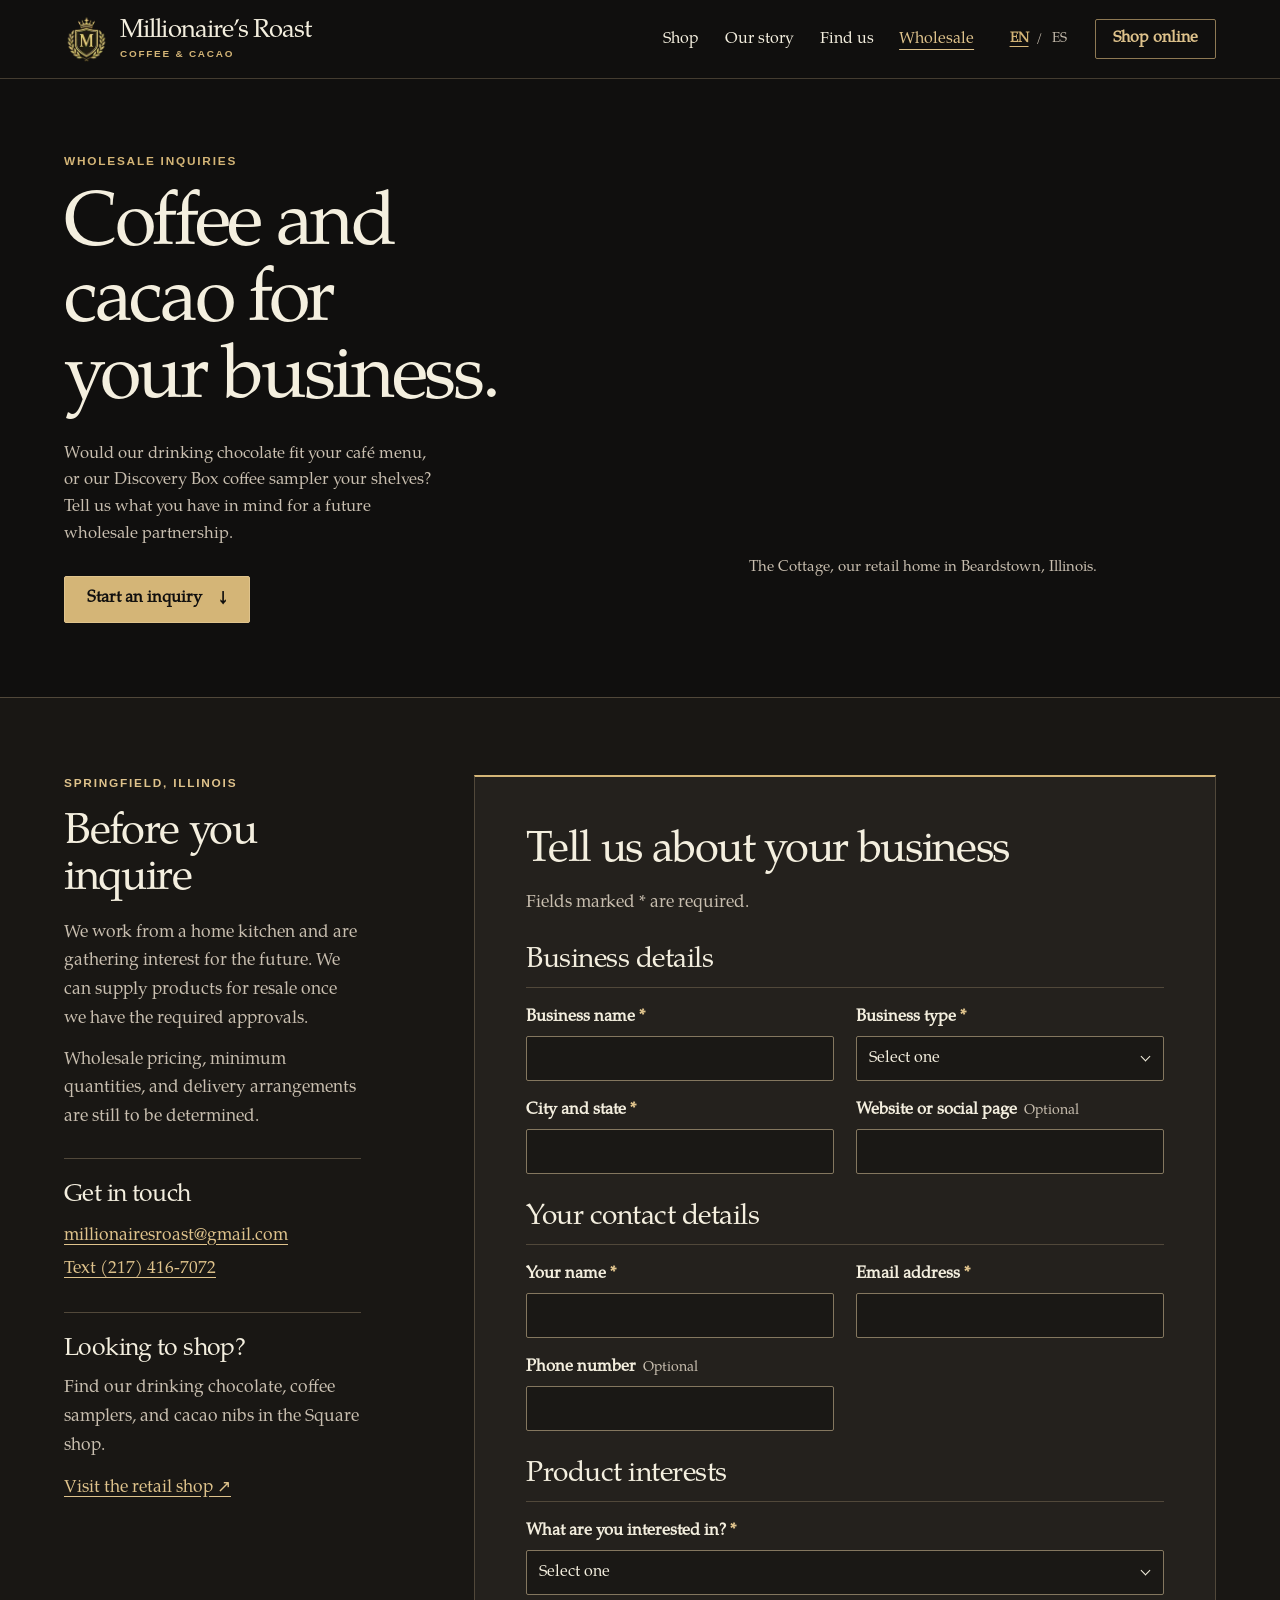
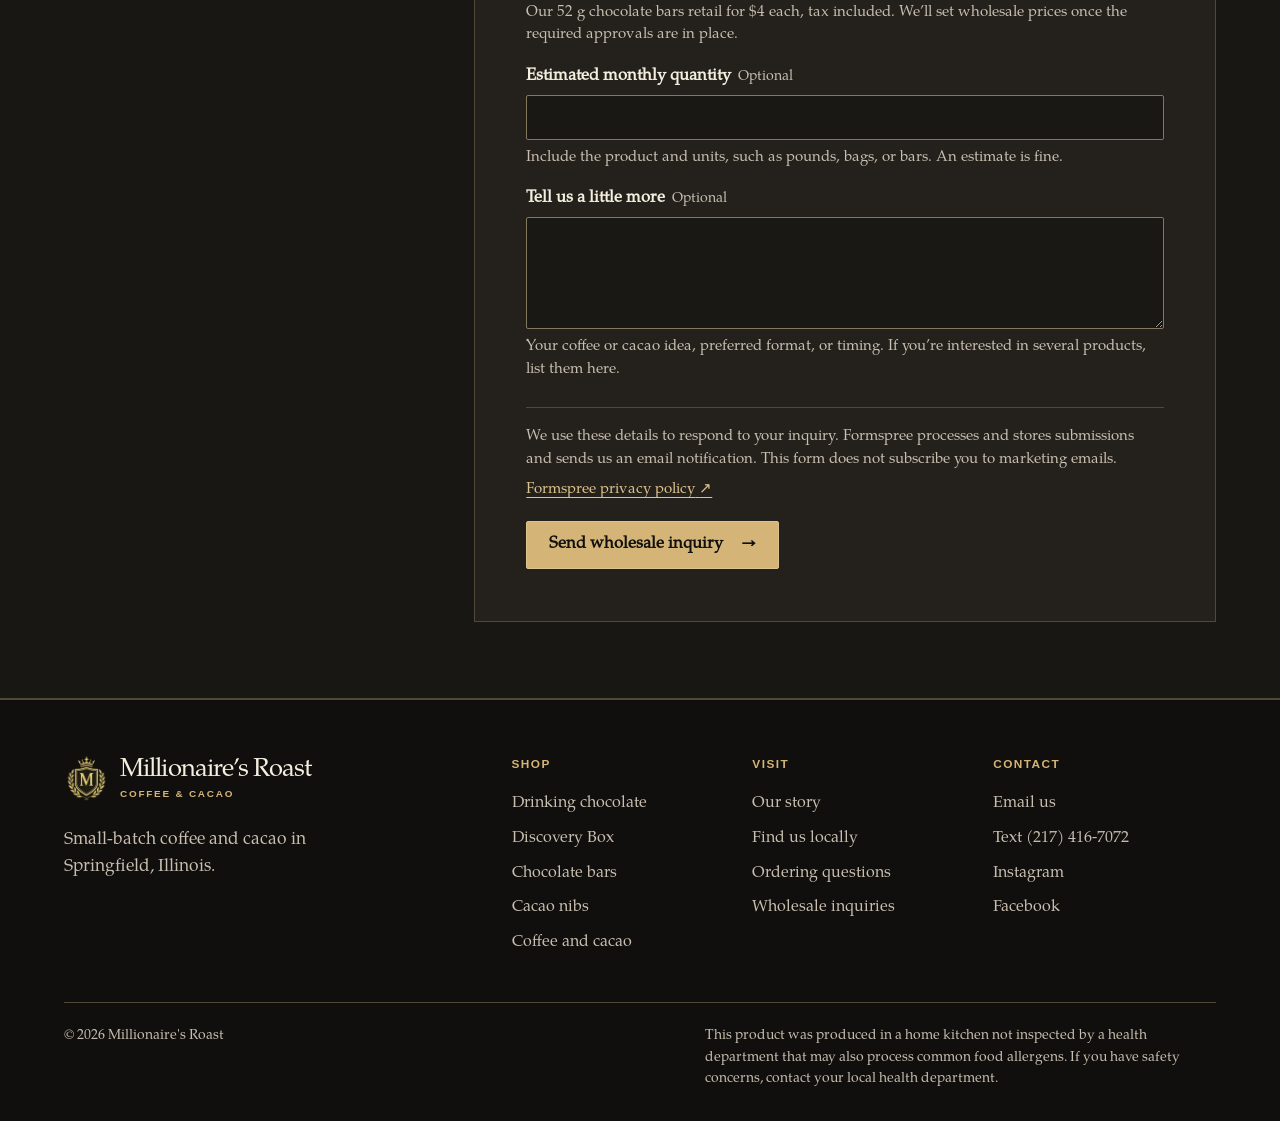
==== commit 391fe233: "Restore full mobile photo framing and shorten the initial render path" ====
--- a/wholesale/index.html
+++ b/wholesale/index.html
@@ -20,8 +20,8 @@
     <meta name="twitter:title" content="Wholesale Inquiries | Millionaire's Roast" />
     <meta name="twitter:description" content="Explore a future partnership for drinking chocolate, specialty coffee, chocolate bars, and roasted cacao nibs." />
     <meta name="twitter:image" content="https://millionairesroast.com/assets/social-preview.d2bdfbea87bdc5b6.jpg" />
-    <link rel="stylesheet" href="../assets/styles.e9484f9efd6058bb.css" />
-    <link rel="stylesheet" href="../assets/styles-wholesale.7d49b4aa95b0c812.css" />
+    <style>@font-face{font-family:"Roast Serif Web";src:url("../assets/roast-serif-regular.e9de6c2e62cf2ed9.woff2") format("woff2");font-weight:400;font-style:normal;font-display:swap}@font-face{font-family:"Roast Serif Web";src:url("../assets/roast-serif-italic.8c2d156ebdbfd5fc.woff2") format("woff2");font-weight:400;font-style:italic;font-display:swap}:root{color-scheme:dark;--charcoal:#100f0e;--paper:#191714;--surface:#24211d;--ink:#f4efdf;--muted:#c9bfb0;--line:#51483a;--gold:#d4b577;--accent:#dfc38c;--on-dark:var(--ink);--serif:"Palatino Linotype",Palatino,"Book Antiqua","Roast Serif Web",Georgia,serif;--sans:"Segoe UI",Arial,sans-serif;--gutter:clamp(20px, 5vw, 80px);--section-space:clamp(52px, 6.5vw, 98px);font-family:var(--serif);color:var(--ink);background:var(--paper)}*,::after,::before{box-sizing:border-box}html{scroll-padding-top:max(94px,calc(var(--header-height,78px) + 8px))}body{margin:0;font-size:1.09rem;line-height:1.55}figure,h1,h2,h3,p{margin:0}h1,h2,h3{font-family:var(--serif);font-weight:400;line-height:1.08}h1,h2{text-wrap:balance}h2{font-size:clamp(2.5rem, 4.6vw, 4.5rem);letter-spacing:-.045em}h3{font-size:clamp(1.52rem, 2.2vw, 2.15rem);letter-spacing:-.027em}img{display:block;max-width:100%}a{color:inherit;text-underline-offset:.21em}button,input,select,textarea{font:inherit}a,button{touch-action:manipulation}button{color:inherit}:focus-visible{outline:2px solid #f5d9a0;outline-offset:4px}::selection{background:var(--gold);color:var(--charcoal)}.shell{width:min(calc(100% - 2 * var(--gutter)),1344px);margin-inline:auto}.skip-link{position:fixed;max-inline-size:calc(100% - var(--gutter) - 60px);z-index:90;top:8px;left:8px;padding:10px 16px;color:var(--charcoal);background:var(--ink);transform:translateY(-150%)}.skip-link:focus{transform:none}.eyebrow{color:var(--gold);font:600 .74rem/1.5 var(--sans);letter-spacing:.15em;text-transform:uppercase}.button{display:inline-flex;justify-content:center;align-items:center;min-height:46px;padding:11px 22px;border:1px solid transparent;border-radius:2px;font:700 1rem/1.35 var(--serif);text-decoration:none;text-align:center;cursor:pointer}.button-primary{color:var(--charcoal);background:var(--gold);border-color:var(--gold)}.button-primary:hover{background:#e9cb8e}.text-link{display:inline-flex;align-items:center;min-height:44px;color:var(--accent);text-decoration:underline;text-decoration-thickness:1px}.text-link:hover{color:var(--ink)}.site-header{position:sticky;z-index:30;top:0;background:var(--charcoal);border-bottom:1px solid #443c30}.header-inner{display:flex;align-items:center;gap:clamp(16px,2.3vw,44px);min-height:78px}.brand{display:inline-flex;flex-shrink:0;align-items:center;min-height:44px;max-width:100%;gap:11px;text-decoration:none}.brand img{width:45px;height:45px;object-fit:contain}.brand>span{display:grid;min-width:0;gap:3px}.brand strong{font:400 clamp(1.35rem, 2vw, 1.8rem)/1.04 var(--serif);letter-spacing:-.035em}.brand small{color:var(--gold);font:600 .62rem/1.35 var(--sans);letter-spacing:.18em;text-transform:uppercase}.desktop-nav{display:flex;align-items:center;gap:clamp(16px,2vw,34px);margin-left:auto}.desktop-nav a{display:inline-flex;align-items:center;min-height:44px;font-size:1rem;text-decoration:none;white-space:nowrap}.desktop-nav a:hover,.desktop-nav a[aria-current=page]{color:var(--accent);text-decoration:underline;text-underline-offset:6px}.header-actions,.language-switch{display:flex;align-items:center}.header-actions{gap:clamp(12px,1.6vw,24px)}.header-actions>.button{min-height:40px;padding:7px 17px;border-color:#8e7954;background:0 0;color:var(--accent);white-space:nowrap}.header-actions>.button:hover{border-color:var(--accent);color:var(--ink)}.language-switch{gap:1px;color:var(--muted);font-size:.84rem}.language-switch button{min-height:40px;min-width:31px;padding:4px;border:0;background:0 0;cursor:pointer}.language-switch button.is-active{color:var(--gold);font-weight:700;text-decoration:underline;text-underline-offset:4px}.menu-toggle,.mobile-menu,.mobile-shop-bar{display:none}.front-hero{position:relative;overflow:hidden;isolation:isolate;background:var(--charcoal);border-bottom:1px solid var(--line)}.front-hero-grid{display:grid;align-items:center;min-height:clamp(510px,39.5vw,670px)}.front-hero-copy{position:relative;z-index:1;width:51%;padding-block:clamp(52px,6vw,90px)}.front-hero .eyebrow{display:flex;align-items:center;gap:12px}.front-hero .eyebrow::before{content:"";width:32px;height:1px;background:var(--gold)}.front-hero h1{margin:21px 0 17px;font-size:clamp(4rem, 6.9vw, 7.35rem);letter-spacing:-.057em;line-height:.99}.front-hero h1 em{display:block;color:#edddb9;font-weight:400}.hero-lead{max-width:37ch;color:#d8cdba;font-size:clamp(1.05rem, 1.35vw, 1.26rem);line-height:1.53}.hero-actions{display:flex;flex-wrap:wrap;align-items:center;gap:5px 23px;margin-top:24px}.hero-actions .text-link{font-style:italic}.front-hero-media{position:absolute;z-index:0;inset:0 0 0 auto;width:min(66%,1180px)}.front-hero-media img{width:100%;height:100%;object-fit:cover;object-position:57% 49%}.front-hero-media::after{position:absolute;inset:0;content:"";background:linear-gradient(90deg,#100f0e,rgba(16,15,14,.85) 8%,rgba(16,15,14,.32) 24%,transparent 42%)}.faq-section,.local-section,.shop-section{padding-block:var(--section-space)}.section-heading{display:flex;flex-wrap:wrap;align-items:baseline;justify-content:space-between;gap:3px 24px;margin-bottom:clamp(22px,2.4vw,38px)}.section-heading .text-link{font-style:italic}.shop-grid{display:grid;grid-template-columns:repeat(4,minmax(0,1fr));align-items:start;gap:clamp(26px,4vw,60px) clamp(16px,1.8vw,30px)}.shop-tile{min-width:0}.shop-tile-link{display:block;text-decoration:none}.tile-media{position:relative;overflow:hidden;aspect-ratio:4/3;background:var(--charcoal)}.tile-media img{width:100%;height:100%;object-fit:cover}.tile-chocolate img{object-position:50% 48%}.tile-bars .tile-media{aspect-ratio:4/3}.tile-bars img{object-fit:contain}.tile-info{display:grid;gap:8px;padding-top:16px}.tile-info h3{color:var(--ink);font-size:clamp(1.55rem, 2vw, 2.2rem)}.tile-info p{max-width:50ch;color:var(--muted);font-size:1.03rem;line-height:1.52}.tile-price{color:var(--accent);font-size:1.02rem;font-weight:400}.shop-tile-link:hover h3{text-decoration:underline;text-decoration-thickness:1px;text-underline-offset:.15em}.shop-tile-link:hover .tile-media img{filter:brightness(1.04)}.tile-discovery{grid-column:1/-1}.tile-discovery .shop-tile-link{display:grid;grid-template-columns:1.12fr 1fr;background:var(--surface)}.tile-discovery .tile-media{aspect-ratio:1.8/1}.tile-discovery .tile-info{align-self:center;justify-items:start;padding:clamp(25px,4vw,66px);gap:10px}.tile-discovery h3{font-size:clamp(2.2rem, 4.2vw, 4rem)}.tile-discovery p{max-width:36ch;font-size:clamp(1.05rem, 1.4vw, 1.24rem)}.tile-discovery .tile-price{color:var(--muted)}.gift-link{color:var(--accent);margin-top:6px;border-bottom:1px solid #927d57;font-style:italic}.gift-link span[aria-hidden]{margin-left:.35em}.story-section{background:#211e19;border-block:1px solid var(--line)}.story-grid{display:grid;grid-template-columns:.85fr 1.15fr;gap:clamp(36px,7vw,110px);align-items:center;padding-block:var(--section-space)}.story-media{width:min(100%,420px);min-width:0;justify-self:center}.story-media img{width:100%;height:auto}.story-media figcaption{margin-top:9px;color:var(--muted);font-size:.95rem;font-style:italic}.story-copy{max-width:55ch}.story-copy>*+*{margin-top:16px}.story-copy p{color:var(--muted)}.story-copy .eyebrow{color:var(--gold)}.story-copy h3{margin-bottom:6px;font-size:1.6rem}.local-links,.story-links{display:flex;flex-wrap:wrap;gap:0 18px}.origin-note{margin-top:24px;padding-top:20px;border-top:1px solid var(--line)}.story-links{margin-top:4px}.local-grid{display:grid;grid-template-columns:repeat(2,minmax(0,1fr));gap:clamp(22px,3.5vw,56px)}.local-entry{min-width:0}.local-entry img{width:100%;height:auto}.local-entry h3{margin:16px 0 6px}.local-entry address,.local-entry p{color:var(--muted);max-width:53ch}.local-entry address{margin-bottom:7px}.faq-section{background:#201d19;border-top:1px solid var(--line)}.faq-grid{display:grid;grid-template-columns:minmax(0,.8fr) minmax(0,1.2fr);gap:clamp(28px,6vw,90px)}.faq-heading{align-self:start}.faq-heading h2{max-width:13ch}.faq-list{min-width:0}.faq-list details{border-top:1px solid #655b4a}.faq-list details:last-child{border-bottom:1px solid #655b4a}.faq-list summary{display:flex;min-height:64px;align-items:center;justify-content:space-between;gap:18px;padding:15px 3px;font-size:1.14rem;cursor:pointer;list-style:none}.faq-list summary::-webkit-details-marker{display:none}.faq-list summary::after{content:"+";flex:0 0 20px;color:var(--accent);font-size:1.5rem;line-height:1}.faq-list details[open] summary::after{content:"−"}.faq-answer{padding:0 28px 20px 3px;color:var(--muted)}.faq-answer p+p{margin-top:10px}.wholesale-note{margin-top:26px;color:var(--muted)}.wholesale-note h3{margin-bottom:6px;color:var(--ink);font-size:1.4rem}.site-footer{background:var(--charcoal);border-top:1px solid var(--line)}.footer-top{display:grid;grid-template-columns:1fr 1.9fr;gap:clamp(32px,6vw,90px);padding-block:56px 42px}.footer-brand>p{max-width:30ch;margin-top:16px;color:var(--muted)}.footer-links{display:grid;grid-template-columns:repeat(3,1fr);gap:18px}.footer-links h3{margin-bottom:12px;color:var(--gold);font:600 .74rem/1.5 var(--sans);letter-spacing:.12em;text-transform:uppercase}.footer-links a{display:block;width:fit-content;padding-block:5px;color:var(--muted);font-size:1rem;text-decoration:none}.footer-links a:hover{color:var(--ink);text-decoration:underline}.footer-bottom{display:flex;justify-content:space-between;gap:28px;padding-block:23px 30px;border-top:1px solid var(--line)}.footer-bottom p{max-width:73ch;color:var(--muted);font-size:.87rem}.footer-bottom p:first-child{white-space:nowrap}@media (max-width:63.99em){.desktop-nav,.header-actions>.language-switch{display:none}.header-actions{flex:none;margin-left:auto}.header-inner .brand{min-width:0;flex-shrink:1}.brand img{flex:none}.brand{overflow-wrap:anywhere}.header-inner{container:masthead/inline-size;min-height:65px}.menu-toggle{display:grid;position:relative;place-items:center;width:44px;height:44px;border:0;background:0 0;cursor:pointer}.menu-toggle span{position:absolute;width:24px;height:2px;background:var(--gold)}.menu-toggle span:first-child{transform:translateY(-4px)}.menu-toggle span:last-child{transform:translateY(4px)}.menu-toggle.is-open span:first-child{transform:rotate(45deg)}.menu-toggle.is-open span:last-child{transform:rotate(-45deg)}.mobile-menu.is-open{display:block;position:absolute;inset:100% 0 auto;overflow-y:auto;max-height:calc(100dvh - 100%);padding:12px var(--gutter) 22px;border-block:1px solid var(--line);background:var(--charcoal)}.mobile-menu nav{display:grid}.mobile-menu nav>a{display:flex;align-items:center;min-height:47px;font-size:1.12rem;text-decoration:none}.mobile-menu nav>a:not(.button){border-bottom:1px solid var(--line)}.mobile-menu-shop{width:fit-content;margin-top:15px}.language-switch-mobile{gap:5px;padding-top:8px}.language-switch-mobile button{min-width:44px;min-height:44px}.footer-links a{display:flex;min-height:44px;align-items:center}}@container masthead (max-width:15em){.brand img{display:none}}@media (max-width:960px){.shop-grid{grid-template-columns:repeat(2,minmax(0,1fr))}.front-hero h1{font-size:clamp(3.8rem, 7.3vw, 4.8rem)}}@media (max-width:760px){body{overflow-wrap:anywhere}.front-hero-grid{display:flex;flex-direction:column;width:100%;min-height:0}.front-hero-media{position:relative;order:-1;width:100%;aspect-ratio:2.05/1}.front-hero-media img{object-position:54% 52%}.front-hero-media::after{background:linear-gradient(0deg,#100f0e,rgba(16,15,14,.1) 18%,transparent 31%)}.front-hero-copy{width:100%;padding:15px var(--gutter) 37px}.front-hero h1{margin:12px 0;font-size:clamp(2rem, calc(1.2rem + 8.2vw), 4.1rem)}.front-hero h1 em{display:inline}.hero-lead{max-width:45ch}.hero-actions{margin-top:16px}.tile-discovery .shop-tile-link{grid-template-columns:1fr 1fr}.tile-discovery .tile-media{align-self:stretch;min-height:100%;aspect-ratio:auto}.tile-discovery .tile-info{padding:25px}.faq-grid,.footer-top,.story-grid{grid-template-columns:minmax(0,1fr)}.story-grid{gap:25px}.faq-heading h2{max-width:none}.footer-links{gap:16px}.footer-bottom{flex-direction:column;gap:11px}.footer-bottom p:first-child{white-space:normal}}@media (max-width:560px){.brand img{width:36px;height:38px}.brand{gap:7px}.header-inner{min-height:62px;gap:9px}.header-actions{gap:3px}.header-actions>.button{display:none}.front-hero-media{aspect-ratio:1.56/1}.hero-actions{gap:5px 16px}.shop-grid{grid-template-columns:minmax(0,1fr);row-gap:33px}.tile-media{aspect-ratio:1.55/1}.tile-info{padding-top:12px}.tile-discovery .shop-tile-link{display:block}.tile-discovery .tile-media{aspect-ratio:1.5/1}.tile-discovery .tile-info{padding:23px 21px 25px}.local-grid{grid-template-columns:1fr;gap:30px}.footer-top{padding-block:38px 30px}.footer-links{grid-template-columns:repeat(auto-fit,minmax(min(100%,7.5rem),1fr));row-gap:26px}html:has(.mobile-shop-bar){--shop-clearance:calc(var(--shop-height, 48px) + 8px);scroll-padding-bottom:var(--shop-clearance)}body:has(.mobile-shop-bar) .site-footer{padding-bottom:max(66px,var(--shop-clearance))}.mobile-shop-bar{position:fixed;z-index:22;inset:auto 0 0;display:flex;align-items:center;justify-content:center;min-height:48px;padding:10px 22px calc(10px + env(safe-area-inset-bottom));border-top:1px solid #8a7650;background:#262219;color:var(--accent);text-decoration:none;font-weight:700}.mobile-shop-bar.is-hidden,body:has(.site-header.has-open-menu) .mobile-shop-bar{display:none}}@media (prefers-reduced-motion:no-preference){html:not(:has(:focus-visible)){scroll-behavior:smooth}}</style>
+    <style>.wholesale-page{--form-field:#1a1815;--form-line:#84775f;--form-error:#f1b3a1;--form-success:#b9cfa5}.wholesale-page #main-content{background:var(--charcoal,#11110f);color:var(--ink,#f6f0e2);font-family:var(--serif, "Palatino Linotype", Palatino, Georgia, serif)}.wholesale-page .partner-hero{display:grid;grid-template-columns:minmax(0,1.12fr) minmax(0,0.88fr);align-items:center;gap:clamp(32px,7vw,104px);padding-block:clamp(40px,5.8vw,90px)}.wholesale-page .partner-intro{min-width:0}.wholesale-page .partner-intro .eyebrow{margin:0 0 18px;color:var(--gold,#d4b577)}.wholesale-page .partner-guide .eyebrow{margin:0 0 18px;color:var(--accent,#e0c68e)}.wholesale-page .partner-guide h2,.wholesale-page .partner-guide h3,.wholesale-page .partner-intro h1,.wholesale-page .partner-sheet h2,.wholesale-page .partner-sheet legend{font-family:var(--serif, "Palatino Linotype", Palatino, Georgia, serif);font-weight:500;color:var(--ink,#f6f0e2)}.wholesale-page .partner-intro h1{margin:0;max-width:12ch;color:var(--ink,#f6f0e2);font-size:clamp(3.3rem, 5.9vw, 5.7rem);letter-spacing:-.044em;line-height:1.01;text-wrap:balance}.wholesale-page .partner-lede{max-width:47ch;margin:24px 0 28px;font-size:clamp(1rem, 1.3vw, 1.2rem);line-height:1.6;color:var(--muted,#c4bbab)}.wholesale-page .inquiry-submit,.wholesale-page .partner-start{border:1px solid var(--accent,#e0c68e);background:var(--gold,#d4b577);color:var(--charcoal,#11110f);font-family:var(--serif, "Palatino Linotype", Palatino, Georgia, serif);font-size:1.03rem}.wholesale-page .partner-start{gap:17px}.wholesale-page .inquiry-submit:enabled:hover,.wholesale-page .partner-start:hover{background:#e4c991}.wholesale-page .partner-portrait{min-width:0;margin:0}.wholesale-page .partner-portrait img{display:block;width:100%;height:auto;aspect-ratio:4/3;object-fit:cover}.wholesale-page .partner-portrait figcaption{padding:10px 0 0;color:var(--muted,#c4bbab);font-size:.94rem;line-height:1.45}.wholesale-page .partner-band{border-block:1px solid var(--line,#514a3d);background:var(--paper,#1b1916)}.wholesale-page .partner-workspace{display:grid;grid-template-columns:minmax(0,.62fr) minmax(0,1.38fr);align-items:start;gap:clamp(30px,6vw,90px);padding-block:clamp(38px,6vw,92px)}.wholesale-page .partner-guide{max-width:33ch;min-width:0}.wholesale-page .partner-guide,.wholesale-page .partner-intro,.wholesale-page .partner-sheet{overflow-wrap:anywhere}.wholesale-page .partner-guide h2,.wholesale-page .partner-sheet h2{margin:0 0 16px;font-size:clamp(2rem, 3.4vw, 3.35rem);line-height:1.06;letter-spacing:-.031em;text-wrap:balance}.wholesale-page .partner-guide h3{margin:0 0 10px;font-size:1.55rem;line-height:1.18;letter-spacing:-.025em}.wholesale-page .partner-guide p:not(.eyebrow){margin:0 0 12px;line-height:1.65;color:var(--muted,#c4bbab)}.wholesale-page .partner-guide section{margin-top:26px;padding-top:22px;border-top:1px solid var(--line,#514a3d)}.wholesale-page .inquiry-privacy a>[aria-hidden=true],.wholesale-page .partner-retail a>[aria-hidden=true]{font-family:var(--sans)}.wholesale-page .form-status a,.wholesale-page .inquiry-privacy a,.wholesale-page .partner-guide a,.wholesale-page .partner-sheet noscript a{color:var(--accent,#e0c68e);text-decoration:underline;text-underline-offset:.24em;overflow-wrap:anywhere}.wholesale-page .partner-contact a{display:block;padding-block:3px;width:fit-content}.wholesale-page .partner-sheet{min-width:0;padding:clamp(22px,4vw,56px);color-scheme:dark;background:var(--surface,#26231e);border:1px solid var(--line,#514a3d);border-top:2px solid var(--gold,#d4b577);scroll-margin-block-start:100px}.wholesale-page .partner-sheet-head p{margin:0;color:var(--muted,#c4bbab)}.wholesale-page .partner-sheet fieldset{min-width:0;margin:28px 0 0;padding:0;border:0}.wholesale-page .partner-sheet legend{width:100%;padding:0 0 8px;border-bottom:1px solid var(--line,#514a3d);font-size:clamp(1.48rem, 2.2vw, 1.85rem);line-height:1.2;letter-spacing:-.018em}.wholesale-page .partner-fields{display:grid;grid-template-columns:repeat(2,minmax(0,1fr));gap:18px 22px;padding-top:18px}.wholesale-page .form-field{display:flex;flex-direction:column;min-width:0}.wholesale-page .form-field-wide{grid-column:1/-1}.wholesale-page .form-field label{display:block;margin:0 0 7px;color:var(--ink,#f6f0e2);font-size:1.03rem;font-weight:650;line-height:1.4}.wholesale-page .form-field label small{margin-left:3px;color:var(--muted,#c4bbab);font-size:.88rem;font-weight:400}.wholesale-page .required-mark{color:var(--accent,#e0c68e)}.wholesale-page .form-field :is(input,select,textarea){appearance:auto;display:block;width:100%;min-width:0;min-height:45px;margin:0;padding:10px 12px;border:1px solid var(--form-line);border-radius:2px;background:var(--form-field);color:var(--ink,#f6f0e2);font:inherit;font-size:1rem;line-height:1.4;box-shadow:none}.wholesale-page .inquiry-select{display:grid;position:relative;min-width:0}.wholesale-page .inquiry-select select,.wholesale-page .inquiry-select-value{grid-area:1/1}.wholesale-page .inquiry-select.is-enhanced select{appearance:none;color:transparent}.wholesale-page .inquiry-select-value{z-index:1;align-self:center;min-width:0;padding:10px 36px 10px 13px;overflow-wrap:anywhere;font-size:1rem;line-height:1.4;color:var(--ink,#f6f0e2);pointer-events:none}.wholesale-page .inquiry-select.is-enhanced::after{content:"";position:absolute;right:15px;top:50%;width:7px;height:7px;border:solid var(--ink,#f6f0e2);border-width:0 1.5px 1.5px 0;transform:translateY(-72%) rotate(45deg);pointer-events:none}@media (forced-colors:active){.wholesale-page .inquiry-select.is-enhanced select{forced-color-adjust:none;background:Field;color:transparent;border-color:FieldText}.wholesale-page .inquiry-select.is-enhanced select:focus-visible{outline-color:Highlight}.wholesale-page .inquiry-select.is-enhanced option{color:FieldText;background:Field}.wholesale-page .inquiry-select-value{color:FieldText}}.wholesale-page .form-field option{background:var(--form-field);color:var(--ink,#f6f0e2)}.wholesale-page .form-field textarea{resize:vertical;min-height:104px}.wholesale-page .form-field :is(input,select,textarea):hover{border-color:var(--ink,#f6f0e2)}.wholesale-page .form-field :is(input,select,textarea):focus-visible,.wholesale-page .partner-band :is(a,button):focus-visible{outline:2px solid var(--accent,#e0c68e);outline-offset:3px}.wholesale-page .partner-start:focus-visible{outline:2px solid var(--ink,#f6f0e2);outline-offset:3px}.wholesale-page .form-field [aria-invalid=true]{border:2px solid var(--form-error)}.wholesale-page .field-hint,.wholesale-page .inquiry-privacy a,.wholesale-page .inquiry-privacy p{font-size:.94rem;line-height:1.5}.wholesale-page .field-hint{margin:7px 0 0;color:var(--muted,#c4bbab)}.wholesale-page .field-error{margin:5px 0 0;color:var(--form-error);font-size:.93rem}.wholesale-page .field-error[hidden],.wholesale-page .form-honeypot{display:none}.wholesale-page .inquiry-privacy{margin-top:26px;padding:18px 0;border-top:1px solid var(--line,#514a3d)}.wholesale-page .inquiry-privacy p{margin:0 0 5px;color:var(--muted,#c4bbab)}.wholesale-page .inquiry-submit{width:auto;gap:18px;min-height:48px;cursor:pointer}.wholesale-page .inquiry-submit:disabled{opacity:.65;cursor:default}.wholesale-page .form-status{margin:16px 0 0;padding:13px 15px;border:1px solid var(--line,#514a3d);border-left:3px solid var(--accent,#e0c68e);background:#302d23;color:var(--ink,#f6f0e2);font-size:.94rem;line-height:1.5}.wholesale-page .form-status:empty{display:none}.wholesale-page .form-status:is([data-state=invalid],[data-state=rejected],[data-state=rate],[data-state=uncertain]){border-left-color:var(--form-error);background:#342522;color:#f5d7cc}.wholesale-page .form-status[data-state=success]{border-left-color:var(--form-success);background:#252c22;color:#dfead7}@media (max-width:880px){.wholesale-page .inquiry-privacy a,.wholesale-page .partner-contact a,.wholesale-page .partner-retail a{display:inline-flex;align-items:center;gap:.3em;max-width:100%;min-height:44px;padding-block:5px}.wholesale-page .partner-contact a{display:flex}.wholesale-page .partner-workspace{grid-template-columns:minmax(0,.7fr) minmax(0,1.3fr);gap:28px}.wholesale-page .partner-sheet{padding:22px}.wholesale-page .partner-fields{grid-template-columns:1fr}}@media (max-width:700px){.wholesale-page .partner-hero,.wholesale-page .partner-workspace{grid-template-columns:minmax(0,1fr);gap:28px}.wholesale-page .partner-intro h1{max-width:14ch;font-size:clamp(3rem, 9.7vw, 4.2rem)}.wholesale-page .partner-lede{margin:17px 0 19px;max-width:54ch}.wholesale-page .partner-portrait img{aspect-ratio:2/1;object-position:50% 42%}.wholesale-page .partner-guide{max-width:none}.wholesale-page .partner-guide>p:not(.eyebrow){max-width:63ch}.wholesale-page .partner-guide section{margin-top:18px;padding-top:14px}}@media (max-width:420px){.wholesale-page .partner-sheet{padding:20px 16px}.wholesale-page .inquiry-submit{width:100%;justify-content:space-between}}</style>
     <script src="../assets/analytics.7d87ce13913cc6cc.js" defer></script>
     <script src="../assets/index.2ff05e50769a37e2.js" defer></script>
     <script src="../assets/wholesale.b705071fd8183fca.js" defer></script>
@@ -71,8 +71,10 @@
         </div>
         <figure class="partner-portrait">
           <picture>
+            <source type="image/avif" media="(max-width: 700px)" srcset="../assets/cottage-wide-400.7e3fc2fa282b4633.avif 400w, ../assets/cottage-wide-720.41d9b6a0e3237403.avif 720w, ../assets/cottage-wide-1080.bf3dea908d0a30e3.avif 1080w" sizes="(max-width: 400px) calc(100vw - 40px), 90vw" width="720" height="360" />
             <source media="(max-width: 700px)" srcset="../assets/cottage-wide-400.aec9c160a2831065.webp 400w, ../assets/cottage-wide-720.60a14b678a6f2867.webp 720w, ../assets/cottage-wide-1080.406d27ce1335982d.webp 1080w" sizes="(max-width: 400px) calc(100vw - 40px), 90vw" width="720" height="360" />
-            <img src="../assets/cottage-640.071ca8d51faf8b65.webp" srcset="../assets/cottage-640.071ca8d51faf8b65.webp 640w, ../assets/cottage.f08d284c24075091.webp 1113w" sizes="(max-width: 1493px) 36.52vw, 546px" width="640" height="480" loading="eager" fetchpriority="high" decoding="async" alt="The Cottage, a red brick storefront in Beardstown" data-alt-en="The Cottage, a red brick storefront in Beardstown" data-alt-es="The Cottage, una tienda de ladrillo rojo en Beardstown" />
+            <source type="image/avif" srcset="../assets/cottage-640.a9027fc45f0e73c4.avif 640w, ../assets/cottage-1113.1e22426ecd027aa6.avif 1113w" sizes="(max-width: 1493px) 36.52vw, 546px" width="640" height="480" />
+            <img src="../assets/cottage-640.071ca8d51faf8b65.webp" srcset="../assets/cottage-640.071ca8d51faf8b65.webp 640w, ../assets/cottage-1113.2fd98f8c4d7116cb.webp 1113w" sizes="(max-width: 1493px) 36.52vw, 546px" width="640" height="480" loading="eager" fetchpriority="high" decoding="async" alt="The Cottage, a red brick storefront in Beardstown" data-alt-en="The Cottage, a red brick storefront in Beardstown" data-alt-es="The Cottage, una tienda de ladrillo rojo en Beardstown" />
           </picture>
           <figcaption data-en="The Cottage, our retail home in Beardstown, Illinois." data-es="The Cottage, nuestra tienda en Beardstown, Illinois.">The Cottage, our retail home in Beardstown, Illinois.</figcaption>
         </figure>
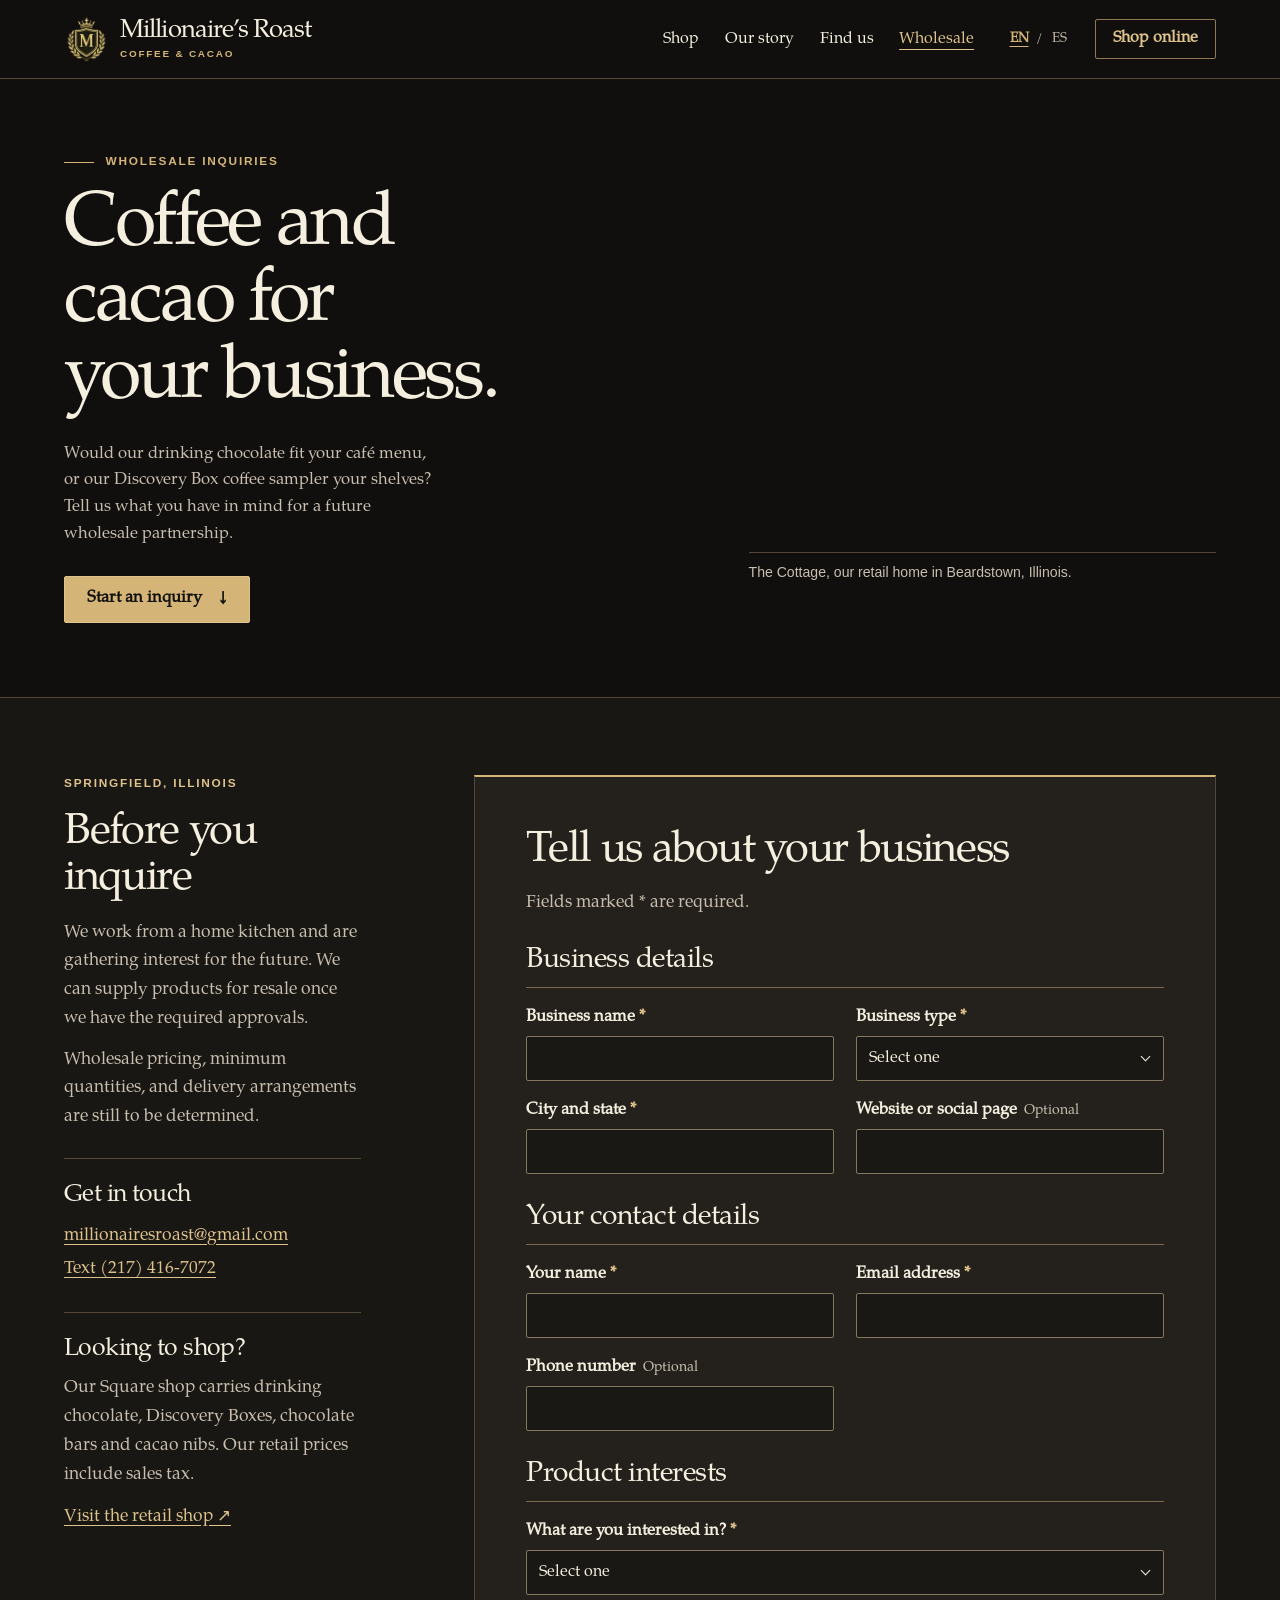
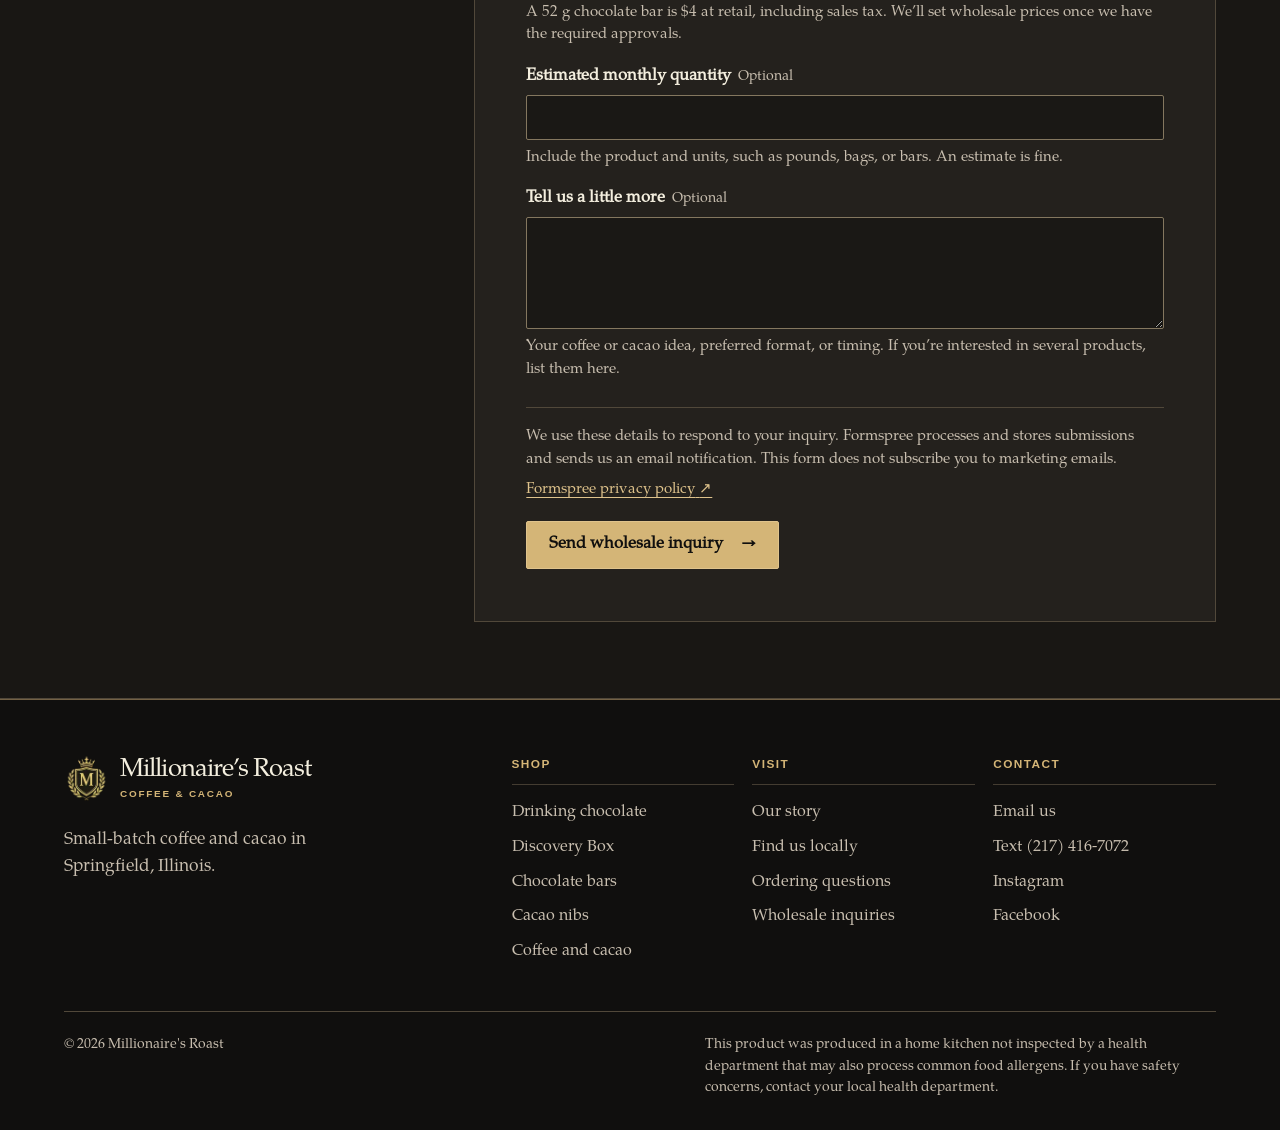
==== commit 8582a4cc: "Refine the bilingual storefront, menu pricing and motion" ====
--- a/wholesale/index.html
+++ b/wholesale/index.html
@@ -20,10 +20,11 @@
     <meta name="twitter:title" content="Wholesale Inquiries | Millionaire's Roast" />
     <meta name="twitter:description" content="Explore a future partnership for drinking chocolate, specialty coffee, chocolate bars, and roasted cacao nibs." />
     <meta name="twitter:image" content="https://millionairesroast.com/assets/social-preview.d2bdfbea87bdc5b6.jpg" />
-    <style>@font-face{font-family:"Roast Serif Web";src:url("../assets/roast-serif-regular.e9de6c2e62cf2ed9.woff2") format("woff2");font-weight:400;font-style:normal;font-display:swap}@font-face{font-family:"Roast Serif Web";src:url("../assets/roast-serif-italic.8c2d156ebdbfd5fc.woff2") format("woff2");font-weight:400;font-style:italic;font-display:swap}:root{color-scheme:dark;--charcoal:#100f0e;--paper:#191714;--surface:#24211d;--ink:#f4efdf;--muted:#c9bfb0;--line:#51483a;--gold:#d4b577;--accent:#dfc38c;--on-dark:var(--ink);--serif:"Palatino Linotype",Palatino,"Book Antiqua","Roast Serif Web",Georgia,serif;--sans:"Segoe UI",Arial,sans-serif;--gutter:clamp(20px, 5vw, 80px);--section-space:clamp(52px, 6.5vw, 98px);font-family:var(--serif);color:var(--ink);background:var(--paper)}*,::after,::before{box-sizing:border-box}html{scroll-padding-top:max(94px,calc(var(--header-height,78px) + 8px))}body{margin:0;font-size:1.09rem;line-height:1.55}figure,h1,h2,h3,p{margin:0}h1,h2,h3{font-family:var(--serif);font-weight:400;line-height:1.08}h1,h2{text-wrap:balance}h2{font-size:clamp(2.5rem, 4.6vw, 4.5rem);letter-spacing:-.045em}h3{font-size:clamp(1.52rem, 2.2vw, 2.15rem);letter-spacing:-.027em}img{display:block;max-width:100%}a{color:inherit;text-underline-offset:.21em}button,input,select,textarea{font:inherit}a,button{touch-action:manipulation}button{color:inherit}:focus-visible{outline:2px solid #f5d9a0;outline-offset:4px}::selection{background:var(--gold);color:var(--charcoal)}.shell{width:min(calc(100% - 2 * var(--gutter)),1344px);margin-inline:auto}.skip-link{position:fixed;max-inline-size:calc(100% - var(--gutter) - 60px);z-index:90;top:8px;left:8px;padding:10px 16px;color:var(--charcoal);background:var(--ink);transform:translateY(-150%)}.skip-link:focus{transform:none}.eyebrow{color:var(--gold);font:600 .74rem/1.5 var(--sans);letter-spacing:.15em;text-transform:uppercase}.button{display:inline-flex;justify-content:center;align-items:center;min-height:46px;padding:11px 22px;border:1px solid transparent;border-radius:2px;font:700 1rem/1.35 var(--serif);text-decoration:none;text-align:center;cursor:pointer}.button-primary{color:var(--charcoal);background:var(--gold);border-color:var(--gold)}.button-primary:hover{background:#e9cb8e}.text-link{display:inline-flex;align-items:center;min-height:44px;color:var(--accent);text-decoration:underline;text-decoration-thickness:1px}.text-link:hover{color:var(--ink)}.site-header{position:sticky;z-index:30;top:0;background:var(--charcoal);border-bottom:1px solid #443c30}.header-inner{display:flex;align-items:center;gap:clamp(16px,2.3vw,44px);min-height:78px}.brand{display:inline-flex;flex-shrink:0;align-items:center;min-height:44px;max-width:100%;gap:11px;text-decoration:none}.brand img{width:45px;height:45px;object-fit:contain}.brand>span{display:grid;min-width:0;gap:3px}.brand strong{font:400 clamp(1.35rem, 2vw, 1.8rem)/1.04 var(--serif);letter-spacing:-.035em}.brand small{color:var(--gold);font:600 .62rem/1.35 var(--sans);letter-spacing:.18em;text-transform:uppercase}.desktop-nav{display:flex;align-items:center;gap:clamp(16px,2vw,34px);margin-left:auto}.desktop-nav a{display:inline-flex;align-items:center;min-height:44px;font-size:1rem;text-decoration:none;white-space:nowrap}.desktop-nav a:hover,.desktop-nav a[aria-current=page]{color:var(--accent);text-decoration:underline;text-underline-offset:6px}.header-actions,.language-switch{display:flex;align-items:center}.header-actions{gap:clamp(12px,1.6vw,24px)}.header-actions>.button{min-height:40px;padding:7px 17px;border-color:#8e7954;background:0 0;color:var(--accent);white-space:nowrap}.header-actions>.button:hover{border-color:var(--accent);color:var(--ink)}.language-switch{gap:1px;color:var(--muted);font-size:.84rem}.language-switch button{min-height:40px;min-width:31px;padding:4px;border:0;background:0 0;cursor:pointer}.language-switch button.is-active{color:var(--gold);font-weight:700;text-decoration:underline;text-underline-offset:4px}.menu-toggle,.mobile-menu,.mobile-shop-bar{display:none}.front-hero{position:relative;overflow:hidden;isolation:isolate;background:var(--charcoal);border-bottom:1px solid var(--line)}.front-hero-grid{display:grid;align-items:center;min-height:clamp(510px,39.5vw,670px)}.front-hero-copy{position:relative;z-index:1;width:51%;padding-block:clamp(52px,6vw,90px)}.front-hero .eyebrow{display:flex;align-items:center;gap:12px}.front-hero .eyebrow::before{content:"";width:32px;height:1px;background:var(--gold)}.front-hero h1{margin:21px 0 17px;font-size:clamp(4rem, 6.9vw, 7.35rem);letter-spacing:-.057em;line-height:.99}.front-hero h1 em{display:block;color:#edddb9;font-weight:400}.hero-lead{max-width:37ch;color:#d8cdba;font-size:clamp(1.05rem, 1.35vw, 1.26rem);line-height:1.53}.hero-actions{display:flex;flex-wrap:wrap;align-items:center;gap:5px 23px;margin-top:24px}.hero-actions .text-link{font-style:italic}.front-hero-media{position:absolute;z-index:0;inset:0 0 0 auto;width:min(66%,1180px)}.front-hero-media img{width:100%;height:100%;object-fit:cover;object-position:57% 49%}.front-hero-media::after{position:absolute;inset:0;content:"";background:linear-gradient(90deg,#100f0e,rgba(16,15,14,.85) 8%,rgba(16,15,14,.32) 24%,transparent 42%)}.faq-section,.local-section,.shop-section{padding-block:var(--section-space)}.section-heading{display:flex;flex-wrap:wrap;align-items:baseline;justify-content:space-between;gap:3px 24px;margin-bottom:clamp(22px,2.4vw,38px)}.section-heading .text-link{font-style:italic}.shop-grid{display:grid;grid-template-columns:repeat(4,minmax(0,1fr));align-items:start;gap:clamp(26px,4vw,60px) clamp(16px,1.8vw,30px)}.shop-tile{min-width:0}.shop-tile-link{display:block;text-decoration:none}.tile-media{position:relative;overflow:hidden;aspect-ratio:4/3;background:var(--charcoal)}.tile-media img{width:100%;height:100%;object-fit:cover}.tile-chocolate img{object-position:50% 48%}.tile-bars .tile-media{aspect-ratio:4/3}.tile-bars img{object-fit:contain}.tile-info{display:grid;gap:8px;padding-top:16px}.tile-info h3{color:var(--ink);font-size:clamp(1.55rem, 2vw, 2.2rem)}.tile-info p{max-width:50ch;color:var(--muted);font-size:1.03rem;line-height:1.52}.tile-price{color:var(--accent);font-size:1.02rem;font-weight:400}.shop-tile-link:hover h3{text-decoration:underline;text-decoration-thickness:1px;text-underline-offset:.15em}.shop-tile-link:hover .tile-media img{filter:brightness(1.04)}.tile-discovery{grid-column:1/-1}.tile-discovery .shop-tile-link{display:grid;grid-template-columns:1.12fr 1fr;background:var(--surface)}.tile-discovery .tile-media{aspect-ratio:1.8/1}.tile-discovery .tile-info{align-self:center;justify-items:start;padding:clamp(25px,4vw,66px);gap:10px}.tile-discovery h3{font-size:clamp(2.2rem, 4.2vw, 4rem)}.tile-discovery p{max-width:36ch;font-size:clamp(1.05rem, 1.4vw, 1.24rem)}.tile-discovery .tile-price{color:var(--muted)}.gift-link{color:var(--accent);margin-top:6px;border-bottom:1px solid #927d57;font-style:italic}.gift-link span[aria-hidden]{margin-left:.35em}.story-section{background:#211e19;border-block:1px solid var(--line)}.story-grid{display:grid;grid-template-columns:.85fr 1.15fr;gap:clamp(36px,7vw,110px);align-items:center;padding-block:var(--section-space)}.story-media{width:min(100%,420px);min-width:0;justify-self:center}.story-media img{width:100%;height:auto}.story-media figcaption{margin-top:9px;color:var(--muted);font-size:.95rem;font-style:italic}.story-copy{max-width:55ch}.story-copy>*+*{margin-top:16px}.story-copy p{color:var(--muted)}.story-copy .eyebrow{color:var(--gold)}.story-copy h3{margin-bottom:6px;font-size:1.6rem}.local-links,.story-links{display:flex;flex-wrap:wrap;gap:0 18px}.origin-note{margin-top:24px;padding-top:20px;border-top:1px solid var(--line)}.story-links{margin-top:4px}.local-grid{display:grid;grid-template-columns:repeat(2,minmax(0,1fr));gap:clamp(22px,3.5vw,56px)}.local-entry{min-width:0}.local-entry img{width:100%;height:auto}.local-entry h3{margin:16px 0 6px}.local-entry address,.local-entry p{color:var(--muted);max-width:53ch}.local-entry address{margin-bottom:7px}.faq-section{background:#201d19;border-top:1px solid var(--line)}.faq-grid{display:grid;grid-template-columns:minmax(0,.8fr) minmax(0,1.2fr);gap:clamp(28px,6vw,90px)}.faq-heading{align-self:start}.faq-heading h2{max-width:13ch}.faq-list{min-width:0}.faq-list details{border-top:1px solid #655b4a}.faq-list details:last-child{border-bottom:1px solid #655b4a}.faq-list summary{display:flex;min-height:64px;align-items:center;justify-content:space-between;gap:18px;padding:15px 3px;font-size:1.14rem;cursor:pointer;list-style:none}.faq-list summary::-webkit-details-marker{display:none}.faq-list summary::after{content:"+";flex:0 0 20px;color:var(--accent);font-size:1.5rem;line-height:1}.faq-list details[open] summary::after{content:"−"}.faq-answer{padding:0 28px 20px 3px;color:var(--muted)}.faq-answer p+p{margin-top:10px}.wholesale-note{margin-top:26px;color:var(--muted)}.wholesale-note h3{margin-bottom:6px;color:var(--ink);font-size:1.4rem}.site-footer{background:var(--charcoal);border-top:1px solid var(--line)}.footer-top{display:grid;grid-template-columns:1fr 1.9fr;gap:clamp(32px,6vw,90px);padding-block:56px 42px}.footer-brand>p{max-width:30ch;margin-top:16px;color:var(--muted)}.footer-links{display:grid;grid-template-columns:repeat(3,1fr);gap:18px}.footer-links h3{margin-bottom:12px;color:var(--gold);font:600 .74rem/1.5 var(--sans);letter-spacing:.12em;text-transform:uppercase}.footer-links a{display:block;width:fit-content;padding-block:5px;color:var(--muted);font-size:1rem;text-decoration:none}.footer-links a:hover{color:var(--ink);text-decoration:underline}.footer-bottom{display:flex;justify-content:space-between;gap:28px;padding-block:23px 30px;border-top:1px solid var(--line)}.footer-bottom p{max-width:73ch;color:var(--muted);font-size:.87rem}.footer-bottom p:first-child{white-space:nowrap}@media (max-width:63.99em){.desktop-nav,.header-actions>.language-switch{display:none}.header-actions{flex:none;margin-left:auto}.header-inner .brand{min-width:0;flex-shrink:1}.brand img{flex:none}.brand{overflow-wrap:anywhere}.header-inner{container:masthead/inline-size;min-height:65px}.menu-toggle{display:grid;position:relative;place-items:center;width:44px;height:44px;border:0;background:0 0;cursor:pointer}.menu-toggle span{position:absolute;width:24px;height:2px;background:var(--gold)}.menu-toggle span:first-child{transform:translateY(-4px)}.menu-toggle span:last-child{transform:translateY(4px)}.menu-toggle.is-open span:first-child{transform:rotate(45deg)}.menu-toggle.is-open span:last-child{transform:rotate(-45deg)}.mobile-menu.is-open{display:block;position:absolute;inset:100% 0 auto;overflow-y:auto;max-height:calc(100dvh - 100%);padding:12px var(--gutter) 22px;border-block:1px solid var(--line);background:var(--charcoal)}.mobile-menu nav{display:grid}.mobile-menu nav>a{display:flex;align-items:center;min-height:47px;font-size:1.12rem;text-decoration:none}.mobile-menu nav>a:not(.button){border-bottom:1px solid var(--line)}.mobile-menu-shop{width:fit-content;margin-top:15px}.language-switch-mobile{gap:5px;padding-top:8px}.language-switch-mobile button{min-width:44px;min-height:44px}.footer-links a{display:flex;min-height:44px;align-items:center}}@container masthead (max-width:15em){.brand img{display:none}}@media (max-width:960px){.shop-grid{grid-template-columns:repeat(2,minmax(0,1fr))}.front-hero h1{font-size:clamp(3.8rem, 7.3vw, 4.8rem)}}@media (max-width:760px){body{overflow-wrap:anywhere}.front-hero-grid{display:flex;flex-direction:column;width:100%;min-height:0}.front-hero-media{position:relative;order:-1;width:100%;aspect-ratio:2.05/1}.front-hero-media img{object-position:54% 52%}.front-hero-media::after{background:linear-gradient(0deg,#100f0e,rgba(16,15,14,.1) 18%,transparent 31%)}.front-hero-copy{width:100%;padding:15px var(--gutter) 37px}.front-hero h1{margin:12px 0;font-size:clamp(2rem, calc(1.2rem + 8.2vw), 4.1rem)}.front-hero h1 em{display:inline}.hero-lead{max-width:45ch}.hero-actions{margin-top:16px}.tile-discovery .shop-tile-link{grid-template-columns:1fr 1fr}.tile-discovery .tile-media{align-self:stretch;min-height:100%;aspect-ratio:auto}.tile-discovery .tile-info{padding:25px}.faq-grid,.footer-top,.story-grid{grid-template-columns:minmax(0,1fr)}.story-grid{gap:25px}.faq-heading h2{max-width:none}.footer-links{gap:16px}.footer-bottom{flex-direction:column;gap:11px}.footer-bottom p:first-child{white-space:normal}}@media (max-width:560px){.brand img{width:36px;height:38px}.brand{gap:7px}.header-inner{min-height:62px;gap:9px}.header-actions{gap:3px}.header-actions>.button{display:none}.front-hero-media{aspect-ratio:1.56/1}.hero-actions{gap:5px 16px}.shop-grid{grid-template-columns:minmax(0,1fr);row-gap:33px}.tile-media{aspect-ratio:1.55/1}.tile-info{padding-top:12px}.tile-discovery .shop-tile-link{display:block}.tile-discovery .tile-media{aspect-ratio:1.5/1}.tile-discovery .tile-info{padding:23px 21px 25px}.local-grid{grid-template-columns:1fr;gap:30px}.footer-top{padding-block:38px 30px}.footer-links{grid-template-columns:repeat(auto-fit,minmax(min(100%,7.5rem),1fr));row-gap:26px}html:has(.mobile-shop-bar){--shop-clearance:calc(var(--shop-height, 48px) + 8px);scroll-padding-bottom:var(--shop-clearance)}body:has(.mobile-shop-bar) .site-footer{padding-bottom:max(66px,var(--shop-clearance))}.mobile-shop-bar{position:fixed;z-index:22;inset:auto 0 0;display:flex;align-items:center;justify-content:center;min-height:48px;padding:10px 22px calc(10px + env(safe-area-inset-bottom));border-top:1px solid #8a7650;background:#262219;color:var(--accent);text-decoration:none;font-weight:700}.mobile-shop-bar.is-hidden,body:has(.site-header.has-open-menu) .mobile-shop-bar{display:none}}@media (prefers-reduced-motion:no-preference){html:not(:has(:focus-visible)){scroll-behavior:smooth}}</style>
-    <style>.wholesale-page{--form-field:#1a1815;--form-line:#84775f;--form-error:#f1b3a1;--form-success:#b9cfa5}.wholesale-page #main-content{background:var(--charcoal,#11110f);color:var(--ink,#f6f0e2);font-family:var(--serif, "Palatino Linotype", Palatino, Georgia, serif)}.wholesale-page .partner-hero{display:grid;grid-template-columns:minmax(0,1.12fr) minmax(0,0.88fr);align-items:center;gap:clamp(32px,7vw,104px);padding-block:clamp(40px,5.8vw,90px)}.wholesale-page .partner-intro{min-width:0}.wholesale-page .partner-intro .eyebrow{margin:0 0 18px;color:var(--gold,#d4b577)}.wholesale-page .partner-guide .eyebrow{margin:0 0 18px;color:var(--accent,#e0c68e)}.wholesale-page .partner-guide h2,.wholesale-page .partner-guide h3,.wholesale-page .partner-intro h1,.wholesale-page .partner-sheet h2,.wholesale-page .partner-sheet legend{font-family:var(--serif, "Palatino Linotype", Palatino, Georgia, serif);font-weight:500;color:var(--ink,#f6f0e2)}.wholesale-page .partner-intro h1{margin:0;max-width:12ch;color:var(--ink,#f6f0e2);font-size:clamp(3.3rem, 5.9vw, 5.7rem);letter-spacing:-.044em;line-height:1.01;text-wrap:balance}.wholesale-page .partner-lede{max-width:47ch;margin:24px 0 28px;font-size:clamp(1rem, 1.3vw, 1.2rem);line-height:1.6;color:var(--muted,#c4bbab)}.wholesale-page .inquiry-submit,.wholesale-page .partner-start{border:1px solid var(--accent,#e0c68e);background:var(--gold,#d4b577);color:var(--charcoal,#11110f);font-family:var(--serif, "Palatino Linotype", Palatino, Georgia, serif);font-size:1.03rem}.wholesale-page .partner-start{gap:17px}.wholesale-page .inquiry-submit:enabled:hover,.wholesale-page .partner-start:hover{background:#e4c991}.wholesale-page .partner-portrait{min-width:0;margin:0}.wholesale-page .partner-portrait img{display:block;width:100%;height:auto;aspect-ratio:4/3;object-fit:cover}.wholesale-page .partner-portrait figcaption{padding:10px 0 0;color:var(--muted,#c4bbab);font-size:.94rem;line-height:1.45}.wholesale-page .partner-band{border-block:1px solid var(--line,#514a3d);background:var(--paper,#1b1916)}.wholesale-page .partner-workspace{display:grid;grid-template-columns:minmax(0,.62fr) minmax(0,1.38fr);align-items:start;gap:clamp(30px,6vw,90px);padding-block:clamp(38px,6vw,92px)}.wholesale-page .partner-guide{max-width:33ch;min-width:0}.wholesale-page .partner-guide,.wholesale-page .partner-intro,.wholesale-page .partner-sheet{overflow-wrap:anywhere}.wholesale-page .partner-guide h2,.wholesale-page .partner-sheet h2{margin:0 0 16px;font-size:clamp(2rem, 3.4vw, 3.35rem);line-height:1.06;letter-spacing:-.031em;text-wrap:balance}.wholesale-page .partner-guide h3{margin:0 0 10px;font-size:1.55rem;line-height:1.18;letter-spacing:-.025em}.wholesale-page .partner-guide p:not(.eyebrow){margin:0 0 12px;line-height:1.65;color:var(--muted,#c4bbab)}.wholesale-page .partner-guide section{margin-top:26px;padding-top:22px;border-top:1px solid var(--line,#514a3d)}.wholesale-page .inquiry-privacy a>[aria-hidden=true],.wholesale-page .partner-retail a>[aria-hidden=true]{font-family:var(--sans)}.wholesale-page .form-status a,.wholesale-page .inquiry-privacy a,.wholesale-page .partner-guide a,.wholesale-page .partner-sheet noscript a{color:var(--accent,#e0c68e);text-decoration:underline;text-underline-offset:.24em;overflow-wrap:anywhere}.wholesale-page .partner-contact a{display:block;padding-block:3px;width:fit-content}.wholesale-page .partner-sheet{min-width:0;padding:clamp(22px,4vw,56px);color-scheme:dark;background:var(--surface,#26231e);border:1px solid var(--line,#514a3d);border-top:2px solid var(--gold,#d4b577);scroll-margin-block-start:100px}.wholesale-page .partner-sheet-head p{margin:0;color:var(--muted,#c4bbab)}.wholesale-page .partner-sheet fieldset{min-width:0;margin:28px 0 0;padding:0;border:0}.wholesale-page .partner-sheet legend{width:100%;padding:0 0 8px;border-bottom:1px solid var(--line,#514a3d);font-size:clamp(1.48rem, 2.2vw, 1.85rem);line-height:1.2;letter-spacing:-.018em}.wholesale-page .partner-fields{display:grid;grid-template-columns:repeat(2,minmax(0,1fr));gap:18px 22px;padding-top:18px}.wholesale-page .form-field{display:flex;flex-direction:column;min-width:0}.wholesale-page .form-field-wide{grid-column:1/-1}.wholesale-page .form-field label{display:block;margin:0 0 7px;color:var(--ink,#f6f0e2);font-size:1.03rem;font-weight:650;line-height:1.4}.wholesale-page .form-field label small{margin-left:3px;color:var(--muted,#c4bbab);font-size:.88rem;font-weight:400}.wholesale-page .required-mark{color:var(--accent,#e0c68e)}.wholesale-page .form-field :is(input,select,textarea){appearance:auto;display:block;width:100%;min-width:0;min-height:45px;margin:0;padding:10px 12px;border:1px solid var(--form-line);border-radius:2px;background:var(--form-field);color:var(--ink,#f6f0e2);font:inherit;font-size:1rem;line-height:1.4;box-shadow:none}.wholesale-page .inquiry-select{display:grid;position:relative;min-width:0}.wholesale-page .inquiry-select select,.wholesale-page .inquiry-select-value{grid-area:1/1}.wholesale-page .inquiry-select.is-enhanced select{appearance:none;color:transparent}.wholesale-page .inquiry-select-value{z-index:1;align-self:center;min-width:0;padding:10px 36px 10px 13px;overflow-wrap:anywhere;font-size:1rem;line-height:1.4;color:var(--ink,#f6f0e2);pointer-events:none}.wholesale-page .inquiry-select.is-enhanced::after{content:"";position:absolute;right:15px;top:50%;width:7px;height:7px;border:solid var(--ink,#f6f0e2);border-width:0 1.5px 1.5px 0;transform:translateY(-72%) rotate(45deg);pointer-events:none}@media (forced-colors:active){.wholesale-page .inquiry-select.is-enhanced select{forced-color-adjust:none;background:Field;color:transparent;border-color:FieldText}.wholesale-page .inquiry-select.is-enhanced select:focus-visible{outline-color:Highlight}.wholesale-page .inquiry-select.is-enhanced option{color:FieldText;background:Field}.wholesale-page .inquiry-select-value{color:FieldText}}.wholesale-page .form-field option{background:var(--form-field);color:var(--ink,#f6f0e2)}.wholesale-page .form-field textarea{resize:vertical;min-height:104px}.wholesale-page .form-field :is(input,select,textarea):hover{border-color:var(--ink,#f6f0e2)}.wholesale-page .form-field :is(input,select,textarea):focus-visible,.wholesale-page .partner-band :is(a,button):focus-visible{outline:2px solid var(--accent,#e0c68e);outline-offset:3px}.wholesale-page .partner-start:focus-visible{outline:2px solid var(--ink,#f6f0e2);outline-offset:3px}.wholesale-page .form-field [aria-invalid=true]{border:2px solid var(--form-error)}.wholesale-page .field-hint,.wholesale-page .inquiry-privacy a,.wholesale-page .inquiry-privacy p{font-size:.94rem;line-height:1.5}.wholesale-page .field-hint{margin:7px 0 0;color:var(--muted,#c4bbab)}.wholesale-page .field-error{margin:5px 0 0;color:var(--form-error);font-size:.93rem}.wholesale-page .field-error[hidden],.wholesale-page .form-honeypot{display:none}.wholesale-page .inquiry-privacy{margin-top:26px;padding:18px 0;border-top:1px solid var(--line,#514a3d)}.wholesale-page .inquiry-privacy p{margin:0 0 5px;color:var(--muted,#c4bbab)}.wholesale-page .inquiry-submit{width:auto;gap:18px;min-height:48px;cursor:pointer}.wholesale-page .inquiry-submit:disabled{opacity:.65;cursor:default}.wholesale-page .form-status{margin:16px 0 0;padding:13px 15px;border:1px solid var(--line,#514a3d);border-left:3px solid var(--accent,#e0c68e);background:#302d23;color:var(--ink,#f6f0e2);font-size:.94rem;line-height:1.5}.wholesale-page .form-status:empty{display:none}.wholesale-page .form-status:is([data-state=invalid],[data-state=rejected],[data-state=rate],[data-state=uncertain]){border-left-color:var(--form-error);background:#342522;color:#f5d7cc}.wholesale-page .form-status[data-state=success]{border-left-color:var(--form-success);background:#252c22;color:#dfead7}@media (max-width:880px){.wholesale-page .inquiry-privacy a,.wholesale-page .partner-contact a,.wholesale-page .partner-retail a{display:inline-flex;align-items:center;gap:.3em;max-width:100%;min-height:44px;padding-block:5px}.wholesale-page .partner-contact a{display:flex}.wholesale-page .partner-workspace{grid-template-columns:minmax(0,.7fr) minmax(0,1.3fr);gap:28px}.wholesale-page .partner-sheet{padding:22px}.wholesale-page .partner-fields{grid-template-columns:1fr}}@media (max-width:700px){.wholesale-page .partner-hero,.wholesale-page .partner-workspace{grid-template-columns:minmax(0,1fr);gap:28px}.wholesale-page .partner-intro h1{max-width:14ch;font-size:clamp(3rem, 9.7vw, 4.2rem)}.wholesale-page .partner-lede{margin:17px 0 19px;max-width:54ch}.wholesale-page .partner-portrait img{aspect-ratio:2/1;object-position:50% 42%}.wholesale-page .partner-guide{max-width:none}.wholesale-page .partner-guide>p:not(.eyebrow){max-width:63ch}.wholesale-page .partner-guide section{margin-top:18px;padding-top:14px}}@media (max-width:420px){.wholesale-page .partner-sheet{padding:20px 16px}.wholesale-page .inquiry-submit{width:100%;justify-content:space-between}}</style>
+    <style>@font-face{font-family:"Roast Serif Web";src:url("../assets/roast-serif-regular.e9de6c2e62cf2ed9.woff2") format("woff2");font-weight:400;font-style:normal;font-display:swap}@font-face{font-family:"Roast Serif Web";src:url("../assets/roast-serif-italic.8c2d156ebdbfd5fc.woff2") format("woff2");font-weight:400;font-style:italic;font-display:swap}:root{color-scheme:dark;--charcoal:#100f0e;--paper:#191714;--surface:#24211d;--ink:#f4efdf;--muted:#c9bfb0;--line:#51483a;--gold:#d4b577;--accent:#dfc38c;--on-dark:var(--ink);--serif:"Palatino Linotype",Palatino,"Book Antiqua","Roast Serif Web",Georgia,serif;--sans:"Segoe UI",Arial,sans-serif;--gutter:clamp(20px, 5vw, 80px);--section-space:clamp(52px, 6.5vw, 98px);font-family:var(--serif);color:var(--ink);background:var(--paper)}*,::after,::before{box-sizing:border-box}html{scroll-padding-top:max(94px,calc(var(--header-height,78px) + 8px))}body{margin:0;font-size:1.09rem;line-height:1.55}figure,h1,h2,h3,p{margin:0}h1,h2,h3{font-family:var(--serif);font-weight:400;line-height:1.08}h1,h2{text-wrap:balance}h2{font-size:clamp(2.5rem, 4.6vw, 4.5rem);letter-spacing:-.045em}h3{font-size:clamp(1.52rem, 2.2vw, 2.15rem);letter-spacing:-.027em}img{display:block;max-width:100%}a{color:inherit;text-underline-offset:.21em}button,input,select,textarea{font:inherit}a,button{touch-action:manipulation}button{color:inherit}:focus-visible{outline:2px solid #f5d9a0;outline-offset:4px}::selection{background:var(--gold);color:var(--charcoal)}.shell{width:min(calc(100% - 2 * var(--gutter)),1344px);margin-inline:auto}.skip-link{position:fixed;max-inline-size:calc(100% - var(--gutter) - 60px);z-index:90;top:8px;left:8px;padding:10px 16px;color:var(--charcoal);background:var(--ink);transform:translateY(-150%)}.skip-link:focus{transform:none}.eyebrow{color:var(--gold);font:600 .74rem/1.5 var(--sans);letter-spacing:.15em;text-transform:uppercase}.button{display:inline-flex;justify-content:center;align-items:center;min-height:46px;padding:11px 22px;border:1px solid transparent;border-radius:2px;font:700 1rem/1.35 var(--serif);text-decoration:none;text-align:center;cursor:pointer}.button-primary{color:var(--charcoal);background:var(--gold);border-color:var(--gold)}.button-primary:hover{background:#e9cb8e}.site-header{position:sticky;z-index:30;top:0;background:var(--charcoal);border-bottom:1px solid #574b37}.header-inner{display:flex;align-items:center;gap:clamp(16px,2.3vw,44px);min-height:78px}.brand{display:inline-flex;flex-shrink:0;align-items:center;min-height:44px;max-width:100%;gap:11px;text-decoration:none}.brand img{width:45px;height:45px;object-fit:contain}.brand>span{display:grid;min-width:0;gap:3px}.brand strong{font:400 clamp(1.35rem, 2vw, 1.8rem)/1.04 var(--serif);letter-spacing:-.035em}.brand small{color:var(--gold);font:600 .62rem/1.35 var(--sans);letter-spacing:.18em;text-transform:uppercase}.desktop-nav{display:flex;align-items:center;gap:clamp(16px,2vw,34px);margin-left:auto}.desktop-nav a{display:inline-flex;align-items:center;min-height:44px;font-size:1rem;text-decoration:none;white-space:nowrap}.desktop-nav a:hover,.desktop-nav a[aria-current=page]{color:var(--accent);text-decoration:underline;text-underline-offset:6px}.header-actions,.language-switch{display:flex;align-items:center}.header-actions{gap:clamp(12px,1.6vw,24px)}.header-actions>.button{min-height:40px;padding:7px 17px;border-color:#8e7954;background:0 0;color:var(--accent);white-space:nowrap}.header-actions>.button:hover{border-color:var(--accent);color:var(--ink)}.language-switch{gap:1px;color:var(--muted);font-size:.84rem}.language-switch button{min-height:40px;min-width:31px;padding:4px;border:0;background:0 0;cursor:pointer}.language-switch button.is-active{color:var(--gold);font-weight:700;text-decoration:underline;text-underline-offset:4px}.menu-toggle,.mobile-menu,.mobile-shop-bar{display:none}.site-footer{background:var(--charcoal);border-top:1px solid #736145}.footer-top{display:grid;grid-template-columns:1fr 1.9fr;gap:clamp(32px,6vw,90px);padding-block:56px 42px}.footer-brand>p{max-width:30ch;margin-top:16px;color:var(--muted)}.footer-links{display:grid;grid-template-columns:repeat(3,1fr);gap:18px}.footer-links h3{padding-bottom:10px;margin-bottom:10px;border-bottom:1px solid #443c31;color:var(--gold);font:600 .74rem/1.5 var(--sans);letter-spacing:.12em;text-transform:uppercase}.footer-links a{display:block;width:fit-content;padding-block:5px;color:var(--muted);font-size:1rem;text-decoration:none}.footer-links a:hover{color:var(--ink);text-decoration:underline}.footer-bottom{display:flex;justify-content:space-between;gap:28px;padding-block:23px 30px;border-top:1px solid var(--line)}.footer-bottom p{max-width:73ch;color:var(--muted);font-size:.87rem}.footer-bottom p:first-child{white-space:nowrap}@media (max-width:63.99em){.desktop-nav,.header-actions>.language-switch{display:none}.header-actions{flex:none;margin-left:auto}.header-inner .brand{min-width:0;flex-shrink:1}.brand img{flex:none}.brand{overflow-wrap:anywhere}.header-inner{container:masthead/inline-size;min-height:65px}.menu-toggle{display:grid;position:relative;place-items:center;width:44px;height:44px;border:0;background:0 0;cursor:pointer}.menu-toggle span{position:absolute;width:24px;height:2px;background:var(--gold)}.menu-toggle span:first-child{transform:translateY(-4px)}.menu-toggle span:last-child{transform:translateY(4px)}.menu-toggle.is-open span:first-child{transform:rotate(45deg)}.menu-toggle.is-open span:last-child{transform:rotate(-45deg)}.mobile-menu.is-open{display:block;position:absolute;inset:100% 0 auto;overflow-y:auto;max-height:calc(100dvh - 100%);padding:12px var(--gutter) 22px;border-block:1px solid var(--line);background:var(--charcoal)}.mobile-menu nav{display:grid}.mobile-menu nav>a{display:flex;align-items:center;min-height:47px;font-size:1.12rem;text-decoration:none}.mobile-menu nav>a:not(.button){border-bottom:1px solid var(--line)}.mobile-menu-shop{width:fit-content;margin-top:15px}.language-switch-mobile{gap:5px;padding-top:8px}.language-switch-mobile button{min-width:44px;min-height:44px}.footer-links a{display:flex;min-height:44px;align-items:center}}@container masthead (max-width:15em){.brand img{display:none}}@media (max-width:760px){body{overflow-wrap:anywhere}.footer-top{grid-template-columns:minmax(0,1fr)}.footer-links{gap:16px}.footer-bottom{flex-direction:column;gap:11px}.footer-bottom p:first-child{white-space:normal}}@media (max-width:560px){.brand img{width:36px;height:38px}.brand{gap:7px}.header-inner{min-height:62px;gap:9px}.header-actions{gap:3px}.header-actions>.button{display:none}.footer-top{padding-block:38px 30px}.footer-links{grid-template-columns:repeat(auto-fit,minmax(min(100%,7.5rem),1fr));row-gap:26px}}@media (scripting:none){.site-header .language-switch,.site-header .menu-toggle{display:none}}@media (scripting:none) and (max-width:63.99em){.site-header{position:static}.header-inner{flex-wrap:wrap;gap:0 12px;padding-block:6px}.desktop-nav{display:flex;flex-wrap:wrap;order:2;flex-basis:100%;gap:0 18px;margin-left:0}.desktop-nav a{white-space:normal}}@media (prefers-reduced-motion:no-preference){html:not(:has(:focus-visible)){scroll-behavior:smooth}}</style>
+    <style>.wholesale-page{--form-field:#1a1815;--form-line:#84775f;--form-error:#f1b3a1;--form-success:#b9cfa5}.wholesale-page #main-content{background:var(--charcoal,#11110f);color:var(--ink,#f6f0e2);font-family:var(--serif, "Palatino Linotype", Palatino, Georgia, serif)}.wholesale-page .partner-hero{display:grid;grid-template-columns:minmax(0,1.12fr) minmax(0,0.88fr);align-items:center;gap:clamp(32px,7vw,104px);padding-block:clamp(40px,5.8vw,90px)}.wholesale-page .partner-intro{min-width:0}.wholesale-page .partner-intro .eyebrow{display:flex;align-items:center;gap:12px;margin:0 0 18px;color:var(--gold,#d4b577)}.wholesale-page .partner-intro .eyebrow::before{content:"";flex:none;width:2.5em;height:1px;background:currentColor}.wholesale-page .partner-guide .eyebrow{margin:0 0 18px;color:var(--accent,#e0c68e)}.wholesale-page .partner-guide h2,.wholesale-page .partner-guide h3,.wholesale-page .partner-intro h1,.wholesale-page .partner-sheet h2,.wholesale-page .partner-sheet legend{font-family:var(--serif, "Palatino Linotype", Palatino, Georgia, serif);font-weight:500;color:var(--ink,#f6f0e2)}.wholesale-page .partner-intro h1{margin:0;max-width:12ch;color:var(--ink,#f6f0e2);font-size:clamp(3.3rem, 5.9vw, 5.7rem);letter-spacing:-.044em;line-height:1.01;text-wrap:balance}.wholesale-page .partner-lede{max-width:47ch;margin:24px 0 28px;font-size:clamp(1rem, 1.3vw, 1.2rem);line-height:1.6;color:var(--muted,#c4bbab)}.wholesale-page .inquiry-submit,.wholesale-page .partner-start{border:1px solid var(--accent,#e0c68e);background:var(--gold,#d4b577);color:var(--charcoal,#11110f);font-family:var(--serif, "Palatino Linotype", Palatino, Georgia, serif);font-size:1.03rem}.wholesale-page .partner-start{gap:17px}.wholesale-page .inquiry-submit:enabled:hover,.wholesale-page .partner-start:hover{background:#e4c991}.wholesale-page .partner-portrait{min-width:0;margin:0}.wholesale-page .partner-portrait img{display:block;width:100%;height:auto;aspect-ratio:4/3;object-fit:cover}.wholesale-page .partner-portrait figcaption{padding:9px 0 0;margin-top:8px;border-top:1px solid var(--line);color:var(--muted,#c4bbab);font:.88rem/1.5 var(--sans)}.wholesale-page .partner-band{border-block:1px solid var(--line,#514a3d);background:var(--paper,#1b1916)}.wholesale-page .partner-workspace{display:grid;grid-template-columns:minmax(0,.62fr) minmax(0,1.38fr);align-items:start;gap:clamp(30px,6vw,90px);padding-block:clamp(38px,6vw,92px)}.wholesale-page .partner-guide{max-width:33ch;min-width:0}.wholesale-page .partner-guide,.wholesale-page .partner-intro,.wholesale-page .partner-sheet{overflow-wrap:anywhere}.wholesale-page .partner-guide h2,.wholesale-page .partner-sheet h2{margin:0 0 16px;font-size:clamp(2rem, 3.4vw, 3.35rem);line-height:1.06;letter-spacing:-.031em;text-wrap:balance}.wholesale-page .partner-guide h3{margin:0 0 10px;font-size:1.55rem;line-height:1.18;letter-spacing:-.025em}.wholesale-page .partner-guide p:not(.eyebrow){margin:0 0 12px;line-height:1.65;color:var(--muted,#c4bbab)}.wholesale-page .partner-guide section{margin-top:26px;padding-top:22px;border-top:1px solid var(--line,#514a3d)}.wholesale-page .inquiry-privacy a>[aria-hidden=true],.wholesale-page .partner-retail a>[aria-hidden=true]{font-family:var(--sans)}.wholesale-page .form-status a,.wholesale-page .inquiry-privacy a,.wholesale-page .partner-guide a,.wholesale-page .partner-sheet noscript a{color:var(--accent,#e0c68e);text-decoration:underline;text-underline-offset:.24em;overflow-wrap:anywhere}.wholesale-page .partner-contact a{display:block;padding-block:3px;width:fit-content}.wholesale-page .partner-sheet{min-width:0;padding:clamp(22px,4vw,56px);color-scheme:dark;background:var(--surface,#26231e);border:1px solid var(--line,#514a3d);border-top:2px solid var(--gold,#d4b577);scroll-margin-block-start:100px}.wholesale-page .partner-sheet-head p{margin:0;color:var(--muted,#c4bbab)}.wholesale-page .partner-sheet fieldset{min-width:0;margin:28px 0 0;padding:0;border:0}.wholesale-page .partner-sheet legend{width:100%;padding:0 0 8px;border-bottom:1px solid #78694f;font-size:clamp(1.48rem, 2.2vw, 1.85rem);line-height:1.2;letter-spacing:-.018em}.wholesale-page .partner-fields{display:grid;grid-template-columns:repeat(2,minmax(0,1fr));gap:18px 22px;padding-top:18px}.wholesale-page .form-field{display:flex;flex-direction:column;min-width:0}.wholesale-page .form-field-wide{grid-column:1/-1}.wholesale-page .form-field label{display:block;margin:0 0 7px;color:var(--ink,#f6f0e2);font-size:1.03rem;font-weight:650;line-height:1.4}.wholesale-page .form-field label small{margin-left:3px;color:var(--muted,#c4bbab);font-size:.88rem;font-weight:400}.wholesale-page .required-mark{color:var(--accent,#e0c68e)}.wholesale-page .form-field :is(input,select,textarea){appearance:auto;display:block;width:100%;min-width:0;min-height:45px;margin:0;padding:10px 12px;border:1px solid var(--form-line);border-radius:2px;background:var(--form-field);color:var(--ink,#f6f0e2);font:inherit;font-size:1rem;line-height:1.4;box-shadow:none}.wholesale-page .inquiry-select{display:grid;position:relative;min-width:0}.wholesale-page .inquiry-select select,.wholesale-page .inquiry-select-value{grid-area:1/1}.wholesale-page .inquiry-select.is-enhanced select{appearance:none;color:transparent}.wholesale-page .inquiry-select-value{z-index:1;align-self:center;min-width:0;padding:10px 36px 10px 13px;overflow-wrap:anywhere;font-size:1rem;line-height:1.4;color:var(--ink,#f6f0e2);pointer-events:none}.wholesale-page .inquiry-select.is-enhanced::after{content:"";position:absolute;right:15px;top:50%;width:7px;height:7px;border:solid var(--ink,#f6f0e2);border-width:0 1.5px 1.5px 0;transform:translateY(-72%) rotate(45deg);pointer-events:none}@media (forced-colors:active){.wholesale-page .inquiry-select.is-enhanced select{forced-color-adjust:none;background:Field;color:transparent;border-color:FieldText}.wholesale-page .inquiry-select.is-enhanced select:focus-visible{outline-color:Highlight}.wholesale-page .inquiry-select.is-enhanced option{color:FieldText;background:Field}.wholesale-page .inquiry-select-value{color:FieldText}}.wholesale-page .form-field option{background:var(--form-field);color:var(--ink,#f6f0e2)}.wholesale-page .form-field textarea{resize:vertical;min-height:104px}.wholesale-page .form-field :is(input,select,textarea):hover{border-color:var(--ink,#f6f0e2)}.wholesale-page .form-field :is(input,select,textarea):focus-visible,.wholesale-page .partner-band :is(a,button):focus-visible{outline:2px solid var(--accent,#e0c68e);outline-offset:3px}.wholesale-page .partner-start:focus-visible{outline:2px solid var(--ink,#f6f0e2);outline-offset:3px}.wholesale-page .form-field [aria-invalid=true]{border:2px solid var(--form-error)}.wholesale-page .field-hint,.wholesale-page .inquiry-privacy a,.wholesale-page .inquiry-privacy p{font-size:.94rem;line-height:1.5}.wholesale-page .field-hint{margin:7px 0 0;color:var(--muted,#c4bbab)}.wholesale-page .field-error{margin:5px 0 0;color:var(--form-error);font-size:.93rem}.wholesale-page .field-error[hidden],.wholesale-page .form-honeypot{display:none}.wholesale-page .inquiry-privacy{margin-top:26px;padding:18px 0;border-top:1px solid var(--line,#514a3d)}.wholesale-page .inquiry-privacy p{margin:0 0 5px;color:var(--muted,#c4bbab)}.wholesale-page .inquiry-submit{width:auto;gap:18px;min-height:48px;cursor:pointer}.wholesale-page .inquiry-submit:disabled{opacity:.65;cursor:default}.wholesale-page .form-status{margin:16px 0 0;padding:13px 15px;border:1px solid var(--line,#514a3d);border-left:3px solid var(--accent,#e0c68e);background:#302d23;color:var(--ink,#f6f0e2);font-size:.94rem;line-height:1.5}.wholesale-page .form-status:empty{display:none}.wholesale-page .form-status:is([data-state=invalid],[data-state=rejected],[data-state=rate],[data-state=uncertain]){border-left-color:var(--form-error);background:#342522;color:#f5d7cc}.wholesale-page .form-status[data-state=success]{border-left-color:var(--form-success);background:#252c22;color:#dfead7}@media (max-width:880px){.wholesale-page .inquiry-privacy a,.wholesale-page .partner-contact a,.wholesale-page .partner-retail a{display:inline-flex;align-items:center;gap:.3em;max-width:100%;min-height:44px;padding-block:5px}.wholesale-page .partner-contact a{display:flex}.wholesale-page .partner-workspace{grid-template-columns:minmax(0,.7fr) minmax(0,1.3fr);gap:28px}.wholesale-page .partner-sheet{padding:22px}.wholesale-page .partner-fields{grid-template-columns:1fr}}@media (max-width:700px){.wholesale-page .partner-hero,.wholesale-page .partner-workspace{grid-template-columns:minmax(0,1fr);gap:28px}.wholesale-page .partner-intro h1{max-width:14ch;font-size:clamp(3rem, 9.7vw, 4.2rem)}.wholesale-page .partner-lede{margin:17px 0 19px;max-width:54ch}.wholesale-page .partner-portrait img{aspect-ratio:2/1;object-position:50% 42%}.wholesale-page .partner-guide{max-width:none}.wholesale-page .partner-guide>p:not(.eyebrow){max-width:63ch}.wholesale-page .partner-guide section{margin-top:18px;padding-top:14px}}@media (max-width:420px){.wholesale-page .partner-sheet{padding:20px 16px}.wholesale-page .inquiry-submit{width:100%;justify-content:space-between}}</style>
+    <style>@media (prefers-reduced-motion:no-preference){@keyframes mr-rule{from{transform:scaleX(.12)}to{transform:scaleX(1)}}@keyframes mr-menu{from{opacity:.94;transform:translateY(-3px)}to{opacity:1;transform:translateY(0)}}@keyframes mr-enter{from{opacity:.78;transform:translateY(6px)}to{opacity:1;transform:translateY(0)}}@keyframes mr-answer{from{opacity:.78}to{opacity:1}}.front-hero .eyebrow::before,.partner-intro .eyebrow::before{transform-origin:left center;animation:mr-rule .6s cubic-bezier(.22,.7,.3,1)}.mobile-menu.is-open{animation:mr-menu 150ms ease-out}.is-arriving{animation:mr-enter 380ms cubic-bezier(.2,.7,.3,1)}.is-arriving:focus-within,.is-arriving:target{animation:none}.button{transition:background-color 160ms ease,border-color 160ms ease,color 160ms ease,transform 120ms ease}.button:active:not(:disabled){transform:translateY(1px)}.language-switch button,.text-link{transition:color 150ms ease}.menu-toggle span{transition:transform 160ms ease}.faq-list details[open] .faq-answer{animation:mr-answer 180ms ease-out}}@media (prefers-reduced-motion:no-preference) and (hover:hover) and (pointer:fine){.shop-tile-link .tile-media img{transition:transform 280ms ease-out,filter 180ms ease-out}.shop-tile-link:hover .tile-media img{transform:scale(1.015)}.gift-link span[aria-hidden]{display:inline-block;transition:transform 180ms ease-out}.shop-tile-link:hover .gift-link span[aria-hidden]{transform:translateX(2px)}}</style>
     <script src="../assets/analytics.7d87ce13913cc6cc.js" defer></script>
-    <script src="../assets/index.2ff05e50769a37e2.js" defer></script>
+    <script src="../assets/index.8e1924ff671959b1.js" defer></script>
     <script src="../assets/wholesale.b705071fd8183fca.js" defer></script>
   </head>
   <body class="wholesale-page">
@@ -71,8 +72,8 @@
         </div>
         <figure class="partner-portrait">
           <picture>
-            <source type="image/avif" media="(max-width: 700px)" srcset="../assets/cottage-wide-400.7e3fc2fa282b4633.avif 400w, ../assets/cottage-wide-720.41d9b6a0e3237403.avif 720w, ../assets/cottage-wide-1080.bf3dea908d0a30e3.avif 1080w" sizes="(max-width: 400px) calc(100vw - 40px), 90vw" width="720" height="360" />
-            <source media="(max-width: 700px)" srcset="../assets/cottage-wide-400.aec9c160a2831065.webp 400w, ../assets/cottage-wide-720.60a14b678a6f2867.webp 720w, ../assets/cottage-wide-1080.406d27ce1335982d.webp 1080w" sizes="(max-width: 400px) calc(100vw - 40px), 90vw" width="720" height="360" />
+            <source type="image/avif" media="(max-width: 700px)" srcset="../assets/cottage-mobile-400.ef3ac4d25304da77.avif 400w, ../assets/cottage-mobile-720.b8c8cc64e57847e0.avif 720w, ../assets/cottage-mobile-1080.5841f11108eba8a5.avif 1080w" sizes="(max-width: 400px) calc(100vw - 40px), 90vw" width="720" height="360" />
+            <source media="(max-width: 700px)" srcset="../assets/cottage-mobile-400.770bd733d2d24168.webp 400w, ../assets/cottage-mobile-720.c7c83412eb1179c8.webp 720w, ../assets/cottage-mobile-1080.833c0a660fa537e5.webp 1080w" sizes="(max-width: 400px) calc(100vw - 40px), 90vw" width="720" height="360" />
             <source type="image/avif" srcset="../assets/cottage-640.a9027fc45f0e73c4.avif 640w, ../assets/cottage-1113.1e22426ecd027aa6.avif 1113w" sizes="(max-width: 1493px) 36.52vw, 546px" width="640" height="480" />
             <img src="../assets/cottage-640.071ca8d51faf8b65.webp" srcset="../assets/cottage-640.071ca8d51faf8b65.webp 640w, ../assets/cottage-1113.2fd98f8c4d7116cb.webp 1113w" sizes="(max-width: 1493px) 36.52vw, 546px" width="640" height="480" loading="eager" fetchpriority="high" decoding="async" alt="The Cottage, a red brick storefront in Beardstown" data-alt-en="The Cottage, a red brick storefront in Beardstown" data-alt-es="The Cottage, una tienda de ladrillo rojo en Beardstown" />
           </picture>
@@ -93,7 +94,7 @@
             </section>
             <section class="partner-retail">
               <h3 data-en="Looking to shop?" data-es="¿Buscas dónde comprar?">Looking to shop?</h3>
-              <p data-en="Find our drinking chocolate, coffee samplers, and cacao nibs in the Square shop." data-es="Encuentra nuestro chocolate para beber, muestras de café y nibs de cacao en la tienda de Square.">Find our drinking chocolate, coffee samplers, and cacao nibs in the Square shop.</p>
+              <p data-en="Our Square shop carries drinking chocolate, Discovery Boxes, chocolate bars and cacao nibs. Our retail prices include sales tax." data-es="En nuestra tienda de Square encontrarás chocolate para beber, la Discovery Box, barras de chocolate y nibs de cacao. Nuestros precios al público incluyen impuestos.">Our Square shop carries drinking chocolate, Discovery Boxes, chocolate bars and cacao nibs. Our retail prices include sales tax.</p>
               <a href="https://millionaires-roast.square.site/" data-location="wholesale_faq_retail"><span data-en="Visit the retail shop" data-es="Visitar la tienda">Visit the retail shop</span> <span aria-hidden="true">↗</span></a>
             </section>
           </aside>
@@ -178,7 +179,7 @@
                       </select>
                       <span class="inquiry-select-value" aria-hidden="true" hidden></span>
                     </div>
-                    <p id="interest-hint" class="field-hint" data-en="Our 52 g chocolate bars retail for $4 each, tax included. We’ll set wholesale prices once the required approvals are in place." data-es="Cada barra de chocolate de 52 g cuesta $4 al público, con impuestos incluidos. Fijaremos los precios de mayoreo cuando contemos con las autorizaciones necesarias.">Our 52 g chocolate bars retail for $4 each, tax included. We’ll set wholesale prices once the required approvals are in place.</p>
+                    <p id="interest-hint" class="field-hint" data-en="A 52 g chocolate bar is $4 at retail, including sales tax. We’ll set wholesale prices once we have the required approvals." data-es="Una barra de chocolate de 52 g cuesta $4 al público, impuestos incluidos. Fijaremos los precios de mayoreo cuando tengamos las autorizaciones necesarias.">A 52 g chocolate bar is $4 at retail, including sales tax. We’ll set wholesale prices once we have the required approvals.</p>
                   </div>
                   <div class="form-field form-field-wide">
                     <label for="volume"><span data-en="Estimated monthly quantity" data-es="Cantidad mensual estimada">Estimated monthly quantity</span> <small data-en="Optional" data-es="Opcional">Optional</small></label>
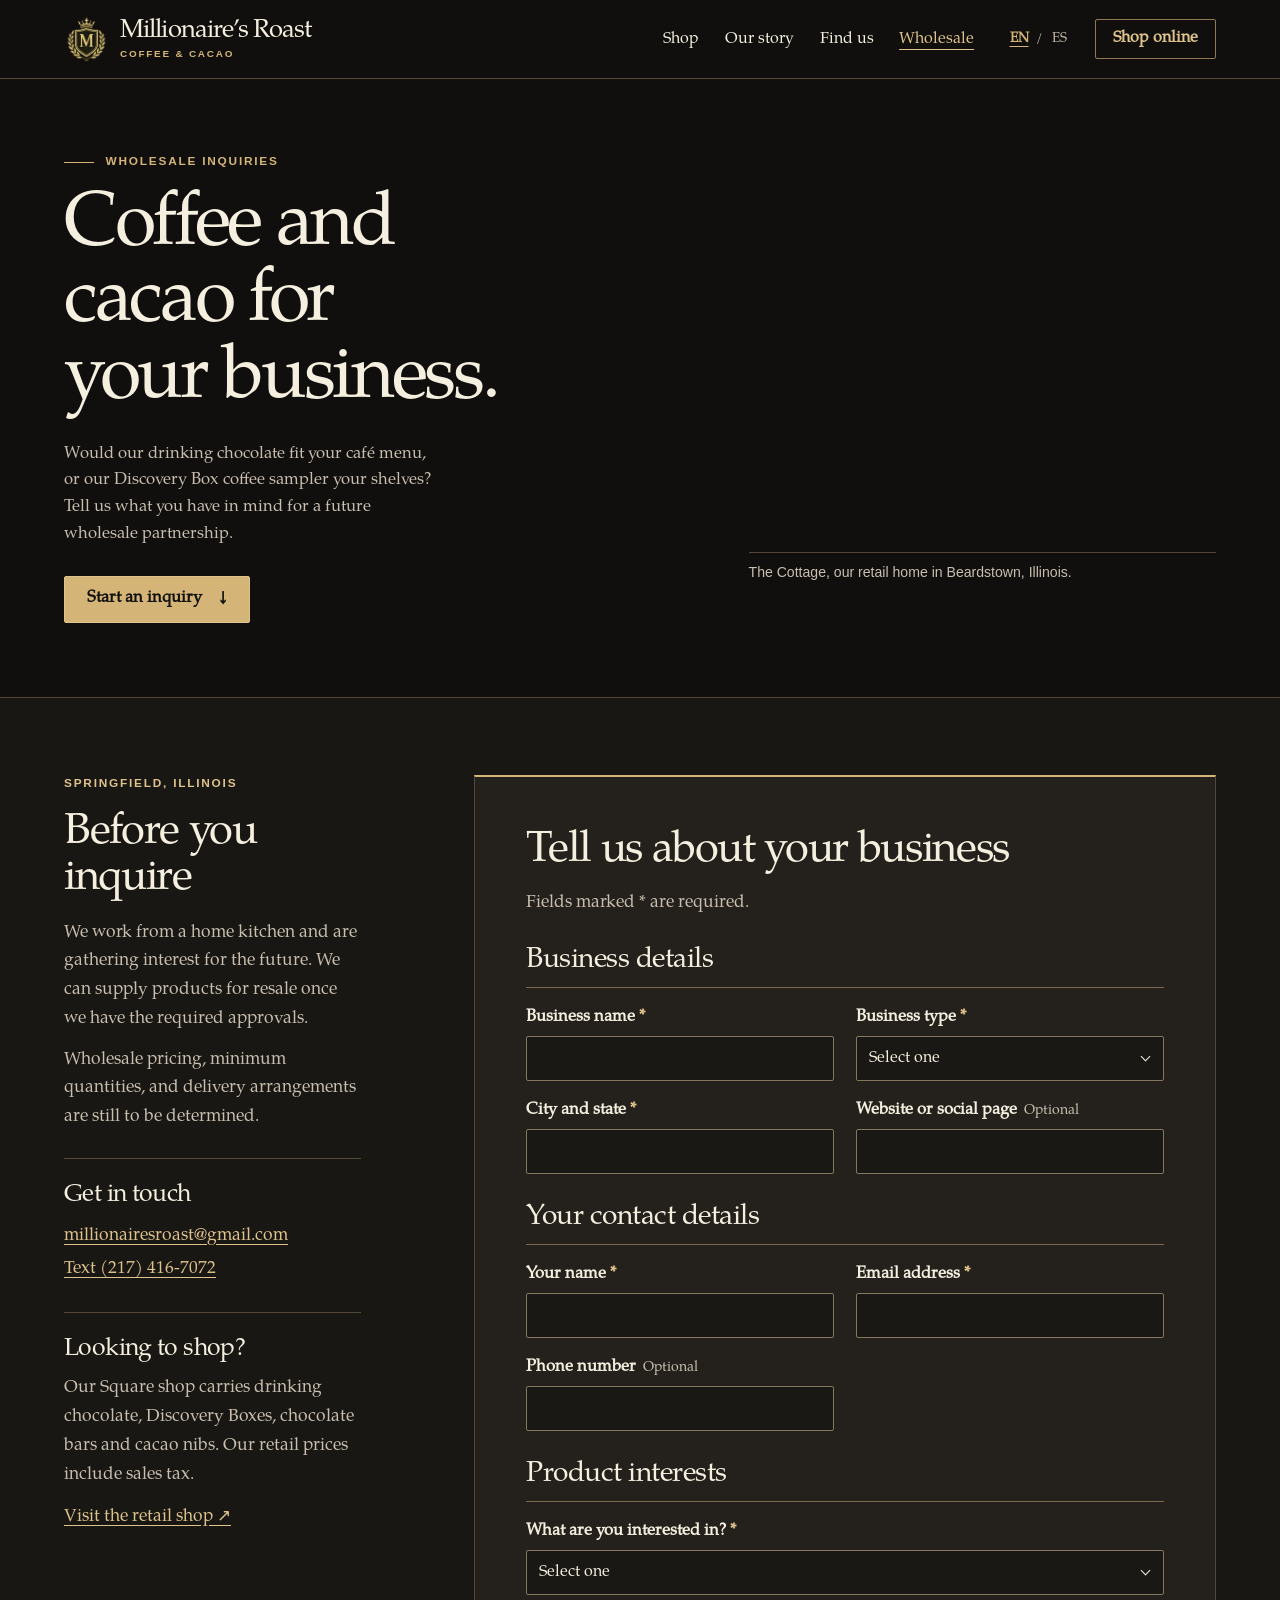
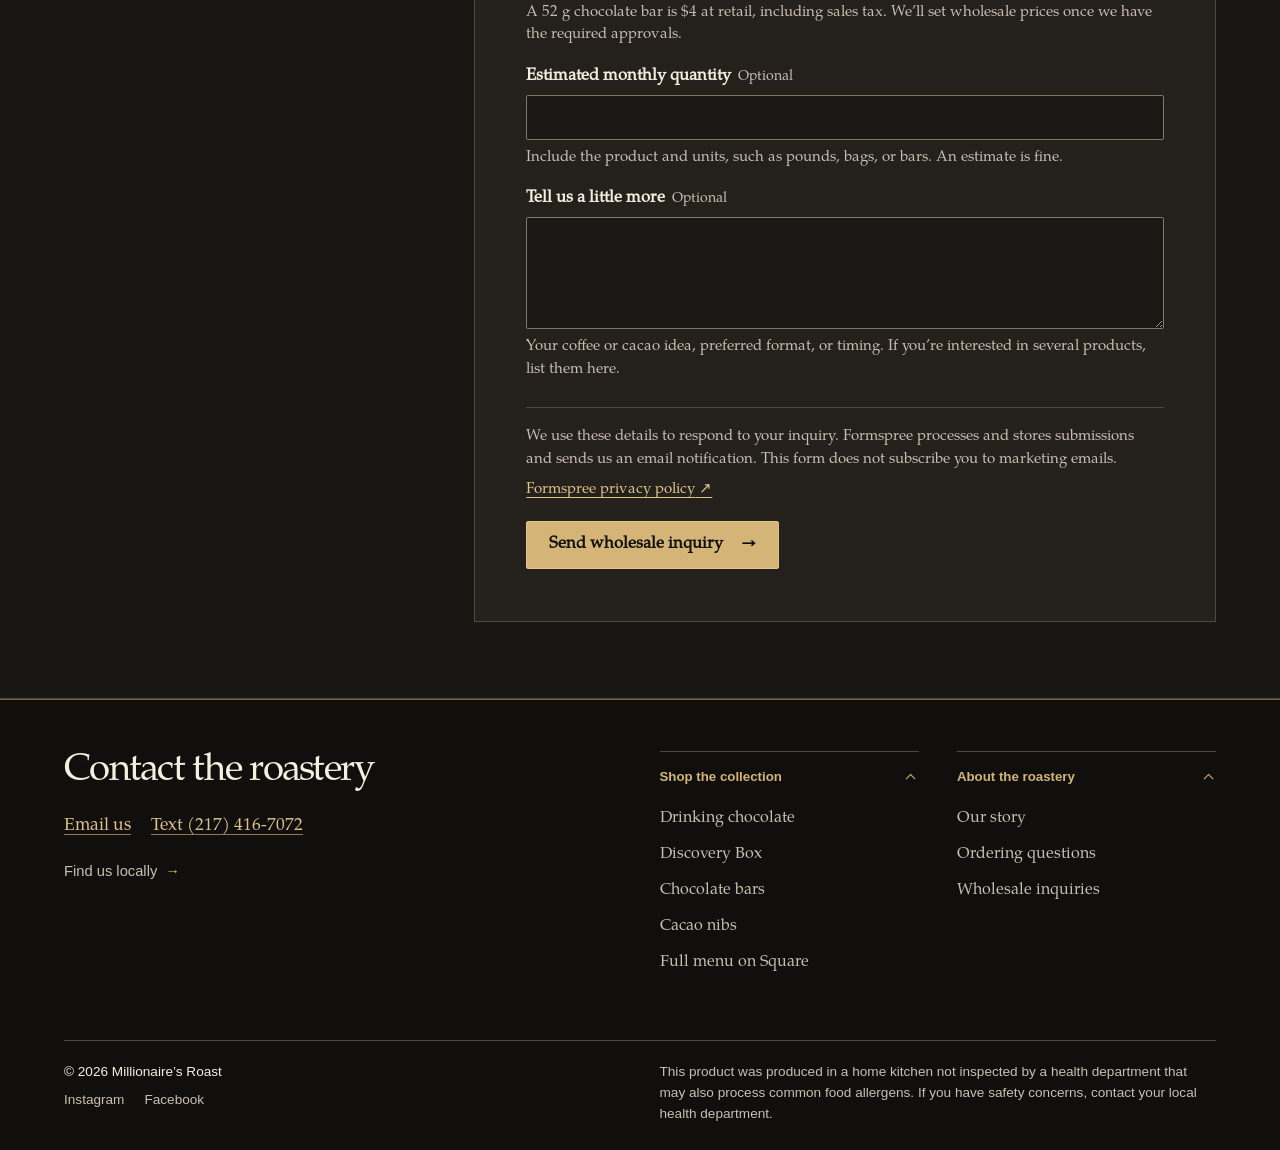
==== commit e1e523de: "Refresh chocolate product photography and simplify the storefront footer" ====
--- a/wholesale/index.html
+++ b/wholesale/index.html
@@ -20,11 +20,11 @@
     <meta name="twitter:title" content="Wholesale Inquiries | Millionaire's Roast" />
     <meta name="twitter:description" content="Explore a future partnership for drinking chocolate, specialty coffee, chocolate bars, and roasted cacao nibs." />
     <meta name="twitter:image" content="https://millionairesroast.com/assets/social-preview.d2bdfbea87bdc5b6.jpg" />
-    <style>@font-face{font-family:"Roast Serif Web";src:url("../assets/roast-serif-regular.e9de6c2e62cf2ed9.woff2") format("woff2");font-weight:400;font-style:normal;font-display:swap}@font-face{font-family:"Roast Serif Web";src:url("../assets/roast-serif-italic.8c2d156ebdbfd5fc.woff2") format("woff2");font-weight:400;font-style:italic;font-display:swap}:root{color-scheme:dark;--charcoal:#100f0e;--paper:#191714;--surface:#24211d;--ink:#f4efdf;--muted:#c9bfb0;--line:#51483a;--gold:#d4b577;--accent:#dfc38c;--on-dark:var(--ink);--serif:"Palatino Linotype",Palatino,"Book Antiqua","Roast Serif Web",Georgia,serif;--sans:"Segoe UI",Arial,sans-serif;--gutter:clamp(20px, 5vw, 80px);--section-space:clamp(52px, 6.5vw, 98px);font-family:var(--serif);color:var(--ink);background:var(--paper)}*,::after,::before{box-sizing:border-box}html{scroll-padding-top:max(94px,calc(var(--header-height,78px) + 8px))}body{margin:0;font-size:1.09rem;line-height:1.55}figure,h1,h2,h3,p{margin:0}h1,h2,h3{font-family:var(--serif);font-weight:400;line-height:1.08}h1,h2{text-wrap:balance}h2{font-size:clamp(2.5rem, 4.6vw, 4.5rem);letter-spacing:-.045em}h3{font-size:clamp(1.52rem, 2.2vw, 2.15rem);letter-spacing:-.027em}img{display:block;max-width:100%}a{color:inherit;text-underline-offset:.21em}button,input,select,textarea{font:inherit}a,button{touch-action:manipulation}button{color:inherit}:focus-visible{outline:2px solid #f5d9a0;outline-offset:4px}::selection{background:var(--gold);color:var(--charcoal)}.shell{width:min(calc(100% - 2 * var(--gutter)),1344px);margin-inline:auto}.skip-link{position:fixed;max-inline-size:calc(100% - var(--gutter) - 60px);z-index:90;top:8px;left:8px;padding:10px 16px;color:var(--charcoal);background:var(--ink);transform:translateY(-150%)}.skip-link:focus{transform:none}.eyebrow{color:var(--gold);font:600 .74rem/1.5 var(--sans);letter-spacing:.15em;text-transform:uppercase}.button{display:inline-flex;justify-content:center;align-items:center;min-height:46px;padding:11px 22px;border:1px solid transparent;border-radius:2px;font:700 1rem/1.35 var(--serif);text-decoration:none;text-align:center;cursor:pointer}.button-primary{color:var(--charcoal);background:var(--gold);border-color:var(--gold)}.button-primary:hover{background:#e9cb8e}.site-header{position:sticky;z-index:30;top:0;background:var(--charcoal);border-bottom:1px solid #574b37}.header-inner{display:flex;align-items:center;gap:clamp(16px,2.3vw,44px);min-height:78px}.brand{display:inline-flex;flex-shrink:0;align-items:center;min-height:44px;max-width:100%;gap:11px;text-decoration:none}.brand img{width:45px;height:45px;object-fit:contain}.brand>span{display:grid;min-width:0;gap:3px}.brand strong{font:400 clamp(1.35rem, 2vw, 1.8rem)/1.04 var(--serif);letter-spacing:-.035em}.brand small{color:var(--gold);font:600 .62rem/1.35 var(--sans);letter-spacing:.18em;text-transform:uppercase}.desktop-nav{display:flex;align-items:center;gap:clamp(16px,2vw,34px);margin-left:auto}.desktop-nav a{display:inline-flex;align-items:center;min-height:44px;font-size:1rem;text-decoration:none;white-space:nowrap}.desktop-nav a:hover,.desktop-nav a[aria-current=page]{color:var(--accent);text-decoration:underline;text-underline-offset:6px}.header-actions,.language-switch{display:flex;align-items:center}.header-actions{gap:clamp(12px,1.6vw,24px)}.header-actions>.button{min-height:40px;padding:7px 17px;border-color:#8e7954;background:0 0;color:var(--accent);white-space:nowrap}.header-actions>.button:hover{border-color:var(--accent);color:var(--ink)}.language-switch{gap:1px;color:var(--muted);font-size:.84rem}.language-switch button{min-height:40px;min-width:31px;padding:4px;border:0;background:0 0;cursor:pointer}.language-switch button.is-active{color:var(--gold);font-weight:700;text-decoration:underline;text-underline-offset:4px}.menu-toggle,.mobile-menu,.mobile-shop-bar{display:none}.site-footer{background:var(--charcoal);border-top:1px solid #736145}.footer-top{display:grid;grid-template-columns:1fr 1.9fr;gap:clamp(32px,6vw,90px);padding-block:56px 42px}.footer-brand>p{max-width:30ch;margin-top:16px;color:var(--muted)}.footer-links{display:grid;grid-template-columns:repeat(3,1fr);gap:18px}.footer-links h3{padding-bottom:10px;margin-bottom:10px;border-bottom:1px solid #443c31;color:var(--gold);font:600 .74rem/1.5 var(--sans);letter-spacing:.12em;text-transform:uppercase}.footer-links a{display:block;width:fit-content;padding-block:5px;color:var(--muted);font-size:1rem;text-decoration:none}.footer-links a:hover{color:var(--ink);text-decoration:underline}.footer-bottom{display:flex;justify-content:space-between;gap:28px;padding-block:23px 30px;border-top:1px solid var(--line)}.footer-bottom p{max-width:73ch;color:var(--muted);font-size:.87rem}.footer-bottom p:first-child{white-space:nowrap}@media (max-width:63.99em){.desktop-nav,.header-actions>.language-switch{display:none}.header-actions{flex:none;margin-left:auto}.header-inner .brand{min-width:0;flex-shrink:1}.brand img{flex:none}.brand{overflow-wrap:anywhere}.header-inner{container:masthead/inline-size;min-height:65px}.menu-toggle{display:grid;position:relative;place-items:center;width:44px;height:44px;border:0;background:0 0;cursor:pointer}.menu-toggle span{position:absolute;width:24px;height:2px;background:var(--gold)}.menu-toggle span:first-child{transform:translateY(-4px)}.menu-toggle span:last-child{transform:translateY(4px)}.menu-toggle.is-open span:first-child{transform:rotate(45deg)}.menu-toggle.is-open span:last-child{transform:rotate(-45deg)}.mobile-menu.is-open{display:block;position:absolute;inset:100% 0 auto;overflow-y:auto;max-height:calc(100dvh - 100%);padding:12px var(--gutter) 22px;border-block:1px solid var(--line);background:var(--charcoal)}.mobile-menu nav{display:grid}.mobile-menu nav>a{display:flex;align-items:center;min-height:47px;font-size:1.12rem;text-decoration:none}.mobile-menu nav>a:not(.button){border-bottom:1px solid var(--line)}.mobile-menu-shop{width:fit-content;margin-top:15px}.language-switch-mobile{gap:5px;padding-top:8px}.language-switch-mobile button{min-width:44px;min-height:44px}.footer-links a{display:flex;min-height:44px;align-items:center}}@container masthead (max-width:15em){.brand img{display:none}}@media (max-width:760px){body{overflow-wrap:anywhere}.footer-top{grid-template-columns:minmax(0,1fr)}.footer-links{gap:16px}.footer-bottom{flex-direction:column;gap:11px}.footer-bottom p:first-child{white-space:normal}}@media (max-width:560px){.brand img{width:36px;height:38px}.brand{gap:7px}.header-inner{min-height:62px;gap:9px}.header-actions{gap:3px}.header-actions>.button{display:none}.footer-top{padding-block:38px 30px}.footer-links{grid-template-columns:repeat(auto-fit,minmax(min(100%,7.5rem),1fr));row-gap:26px}}@media (scripting:none){.site-header .language-switch,.site-header .menu-toggle{display:none}}@media (scripting:none) and (max-width:63.99em){.site-header{position:static}.header-inner{flex-wrap:wrap;gap:0 12px;padding-block:6px}.desktop-nav{display:flex;flex-wrap:wrap;order:2;flex-basis:100%;gap:0 18px;margin-left:0}.desktop-nav a{white-space:normal}}@media (prefers-reduced-motion:no-preference){html:not(:has(:focus-visible)){scroll-behavior:smooth}}</style>
+    <style>@font-face{font-family:"Roast Serif Web";src:url("../assets/roast-serif-regular.e9de6c2e62cf2ed9.woff2") format("woff2");font-weight:400;font-style:normal;font-display:swap}@font-face{font-family:"Roast Serif Web";src:url("../assets/roast-serif-italic.8c2d156ebdbfd5fc.woff2") format("woff2");font-weight:400;font-style:italic;font-display:swap}:root{color-scheme:dark;--charcoal:#100f0e;--paper:#191714;--surface:#24211d;--ink:#f4efdf;--muted:#c9bfb0;--line:#51483a;--gold:#d4b577;--accent:#dfc38c;--on-dark:var(--ink);--serif:"Palatino Linotype",Palatino,"Book Antiqua","Roast Serif Web",Georgia,serif;--sans:"Segoe UI",Arial,sans-serif;--gutter:clamp(20px, 5vw, 80px);--section-space:clamp(52px, 6.5vw, 98px);font-family:var(--serif);color:var(--ink);background:var(--paper)}*,::after,::before{box-sizing:border-box}html{scroll-padding-top:max(94px,calc(var(--header-height,78px) + 8px))}body{margin:0;font-size:1.09rem;line-height:1.55}figure,h1,h2,h3,p{margin:0}h1,h2,h3{font-family:var(--serif);font-weight:400;line-height:1.08}h1,h2{text-wrap:balance}h2{font-size:clamp(2.5rem, 4.6vw, 4.5rem);letter-spacing:-.045em}h3{font-size:clamp(1.52rem, 2.2vw, 2.15rem);letter-spacing:-.027em}img{display:block;max-width:100%}a{color:inherit;text-underline-offset:.21em}button,input,select,textarea{font:inherit}a,button{touch-action:manipulation}button{color:inherit}:focus-visible{outline:2px solid #f5d9a0;outline-offset:4px}::selection{background:var(--gold);color:var(--charcoal)}.shell{width:min(calc(100% - 2 * var(--gutter)),1344px);margin-inline:auto}.skip-link{position:fixed;max-inline-size:calc(100% - var(--gutter) - 60px);z-index:90;top:8px;left:8px;padding:10px 16px;color:var(--charcoal);background:var(--ink);transform:translateY(-150%)}.skip-link:focus{transform:none}.eyebrow{color:var(--gold);font:600 .74rem/1.5 var(--sans);letter-spacing:.15em;text-transform:uppercase}.button{display:inline-flex;justify-content:center;align-items:center;min-height:46px;padding:11px 22px;border:1px solid transparent;border-radius:2px;font:700 1rem/1.35 var(--serif);text-decoration:none;text-align:center;cursor:pointer}.button-primary{color:var(--charcoal);background:var(--gold);border-color:var(--gold)}.button-primary:hover{background:#e9cb8e}.site-header{container:site-nav/inline-size;position:sticky;z-index:30;top:0;background:var(--charcoal);border-bottom:1px solid #574b37}.header-inner{display:flex;align-items:center;gap:clamp(16px,2.3vw,44px);min-height:78px}.brand{display:inline-flex;flex-shrink:0;align-items:center;min-height:44px;max-width:100%;gap:11px;text-decoration:none}.brand img{width:45px;height:45px;object-fit:contain}.brand>span{display:grid;min-width:0;gap:3px}.brand strong{font:400 clamp(1.35rem, 2vw, 1.8rem)/1.04 var(--serif);letter-spacing:-.035em}.brand small{color:var(--gold);font:600 .62rem/1.35 var(--sans);letter-spacing:.18em;text-transform:uppercase}.desktop-nav{display:flex;flex-wrap:wrap;align-items:center;justify-content:flex-end;gap:0 clamp(16px,2vw,34px);margin-left:auto}.desktop-nav a{display:inline-flex;align-items:center;min-height:44px;font-size:1rem;text-decoration:none;white-space:nowrap}.desktop-nav a:hover,.desktop-nav a[aria-current=page]{color:var(--accent);text-decoration:underline;text-underline-offset:6px}.header-actions,.language-switch{display:flex;align-items:center}.header-actions{gap:clamp(12px,1.6vw,24px)}.header-actions>.button{min-height:40px;padding:7px 17px;border-color:#8e7954;background:0 0;color:var(--accent);white-space:nowrap}.header-actions>.button:hover{border-color:var(--accent);color:var(--ink)}.language-switch{gap:1px;color:var(--muted);font-size:.84rem}.language-switch button{min-height:40px;min-width:31px;padding:4px;border:0;background:0 0;cursor:pointer}.language-switch button.is-active{color:var(--gold);font-weight:700;text-decoration:underline;text-underline-offset:4px}.menu-toggle,.mobile-menu,.mobile-shop-bar{display:none}.site-footer{background:var(--charcoal);border-top:1px solid #736145}.footer-top{display:grid;grid-template-columns:minmax(0,1fr) minmax(0,1.1fr);gap:clamp(32px,7vw,110px);padding-block:clamp(32px,4vw,64px)}.footer-contact h2{font-size:clamp(2rem, 3vw, 3.15rem)}.footer-contact-links,.footer-social{display:flex;flex-wrap:wrap;gap:0 20px}.footer-contact-links{margin-top:12px}.footer-contact-links a,.footer-items a,.footer-local,.footer-social a{display:inline-flex;align-items:center;min-height:44px;width:fit-content}.footer-contact-links a{color:var(--accent);text-decoration-color:#8e7954}.footer-local{gap:.55em;font:.92rem/1.5 var(--sans);color:var(--muted);text-decoration:none}.footer-local::after{content:"→";color:var(--gold)}.footer-navigation{display:grid;grid-template-columns:repeat(2,minmax(0,1fr));gap:clamp(22px,3vw,48px);align-items:start}.footer-directory{border-top:1px solid var(--line)}.footer-directory summary{display:flex;min-height:48px;align-items:center;justify-content:space-between;gap:12px;color:var(--gold);font:600 .83rem/1.45 var(--sans);cursor:pointer;list-style:none}.footer-directory summary::-webkit-details-marker{display:none}.footer-directory summary::after{content:"";flex:0 0 .45rem;height:.45rem;margin-inline-end:4px;border:solid currentColor;border-width:0 1px 1px 0;transform:translateY(-2px) rotate(45deg)}.footer-directory[open] summary::after{transform:translateY(2px) rotate(225deg)}.footer-items{display:grid;padding-bottom:8px}.footer-items a,.footer-social a{min-height:36px;color:var(--muted);font-size:1rem;text-decoration:none}.site-footer a:hover{color:var(--ink);text-decoration:underline}.footer-bottom{display:grid;grid-template-columns:minmax(0,1fr) minmax(0,1.1fr);align-items:start;gap:clamp(32px,7vw,110px);padding-block:20px 26px;border-top:1px solid var(--line)}.footer-bottom p,.footer-social a{color:var(--muted);font:.85rem/1.55 var(--sans)}.footer-signature p{color:var(--ink)}@container site-nav (max-width:63.99rem){.desktop-nav,.header-actions>.language-switch{display:none}.header-actions{flex:none;margin-left:auto}.header-inner .brand{min-width:0;flex-shrink:1}.brand img{flex:none}.brand{overflow-wrap:anywhere}.header-inner{container:masthead/inline-size;min-height:65px}.menu-toggle{display:grid;position:relative;place-items:center;width:44px;height:44px;border:0;background:0 0;cursor:pointer}.menu-toggle span{position:absolute;width:24px;height:2px;background:var(--gold)}.menu-toggle span:first-child{transform:translateY(-4px)}.menu-toggle span:last-child{transform:translateY(4px)}.menu-toggle.is-open span:first-child{transform:rotate(45deg)}.menu-toggle.is-open span:last-child{transform:rotate(-45deg)}.mobile-menu.is-open{display:block;position:absolute;inset:100% 0 auto;overflow-y:auto;max-height:calc(100dvh - 100%);padding:12px var(--gutter) 22px;border-block:1px solid var(--line);background:var(--charcoal)}.mobile-menu nav{display:grid}.mobile-menu nav>a{display:flex;align-items:center;min-height:47px;font-size:1.12rem;text-decoration:none}.mobile-menu nav>a:not(.button){border-bottom:1px solid var(--line)}.mobile-menu-shop{width:fit-content;margin-top:15px}.language-switch-mobile{gap:5px;padding-top:8px}.language-switch-mobile button{min-width:44px;min-height:44px}}@media (max-width:63.99em),(pointer:coarse){.footer-items a,.footer-social a{min-height:44px}}@container masthead (max-width:15em){.brand img{display:none}}@media (max-width:760px){body{overflow-wrap:anywhere}.footer-bottom,.footer-top{grid-template-columns:minmax(0,1fr)}.footer-top{gap:20px;padding-block:30px 0}.footer-navigation{grid-template-columns:minmax(0,1fr);gap:0}.footer-directory summary{min-height:52px}.footer-items a{width:100%}.footer-contact-links{margin-top:8px}.footer-bottom{gap:8px}.footer-signature{display:flex;align-items:center;justify-content:space-between;flex-wrap:wrap;gap:0 12px}.footer-social{gap:0 14px}}@media (max-width:560px){.brand img{width:36px;height:38px}.brand{gap:7px}.header-inner{min-height:62px;gap:9px}.header-actions{gap:3px}.header-actions>.button{display:none}}@media (scripting:none){.site-header{position:static}.site-header .language-switch,.site-header .menu-toggle{display:none}@container site-nav (max-width:63.99rem){.header-inner{flex-wrap:wrap;gap:0 12px;padding-block:6px}.desktop-nav{display:flex;flex-wrap:wrap;justify-content:flex-start;order:2;flex-basis:100%;gap:0 18px;margin-left:0}.desktop-nav a{white-space:normal}}}@supports not (container-type:inline-size){.site-header{position:static}.header-inner{flex-wrap:wrap;gap:4px 16px}.desktop-nav{flex-wrap:wrap;justify-content:flex-start}}@media (prefers-reduced-motion:no-preference){html:not(:has(:focus-visible)){scroll-behavior:smooth}}</style>
     <style>.wholesale-page{--form-field:#1a1815;--form-line:#84775f;--form-error:#f1b3a1;--form-success:#b9cfa5}.wholesale-page #main-content{background:var(--charcoal,#11110f);color:var(--ink,#f6f0e2);font-family:var(--serif, "Palatino Linotype", Palatino, Georgia, serif)}.wholesale-page .partner-hero{display:grid;grid-template-columns:minmax(0,1.12fr) minmax(0,0.88fr);align-items:center;gap:clamp(32px,7vw,104px);padding-block:clamp(40px,5.8vw,90px)}.wholesale-page .partner-intro{min-width:0}.wholesale-page .partner-intro .eyebrow{display:flex;align-items:center;gap:12px;margin:0 0 18px;color:var(--gold,#d4b577)}.wholesale-page .partner-intro .eyebrow::before{content:"";flex:none;width:2.5em;height:1px;background:currentColor}.wholesale-page .partner-guide .eyebrow{margin:0 0 18px;color:var(--accent,#e0c68e)}.wholesale-page .partner-guide h2,.wholesale-page .partner-guide h3,.wholesale-page .partner-intro h1,.wholesale-page .partner-sheet h2,.wholesale-page .partner-sheet legend{font-family:var(--serif, "Palatino Linotype", Palatino, Georgia, serif);font-weight:500;color:var(--ink,#f6f0e2)}.wholesale-page .partner-intro h1{margin:0;max-width:12ch;color:var(--ink,#f6f0e2);font-size:clamp(3.3rem, 5.9vw, 5.7rem);letter-spacing:-.044em;line-height:1.01;text-wrap:balance}.wholesale-page .partner-lede{max-width:47ch;margin:24px 0 28px;font-size:clamp(1rem, 1.3vw, 1.2rem);line-height:1.6;color:var(--muted,#c4bbab)}.wholesale-page .inquiry-submit,.wholesale-page .partner-start{border:1px solid var(--accent,#e0c68e);background:var(--gold,#d4b577);color:var(--charcoal,#11110f);font-family:var(--serif, "Palatino Linotype", Palatino, Georgia, serif);font-size:1.03rem}.wholesale-page .partner-start{gap:17px}.wholesale-page .inquiry-submit:enabled:hover,.wholesale-page .partner-start:hover{background:#e4c991}.wholesale-page .partner-portrait{min-width:0;margin:0}.wholesale-page .partner-portrait img{display:block;width:100%;height:auto;aspect-ratio:4/3;object-fit:cover}.wholesale-page .partner-portrait figcaption{padding:9px 0 0;margin-top:8px;border-top:1px solid var(--line);color:var(--muted,#c4bbab);font:.88rem/1.5 var(--sans)}.wholesale-page .partner-band{border-block:1px solid var(--line,#514a3d);background:var(--paper,#1b1916)}.wholesale-page .partner-workspace{display:grid;grid-template-columns:minmax(0,.62fr) minmax(0,1.38fr);align-items:start;gap:clamp(30px,6vw,90px);padding-block:clamp(38px,6vw,92px)}.wholesale-page .partner-guide{max-width:33ch;min-width:0}.wholesale-page .partner-guide,.wholesale-page .partner-intro,.wholesale-page .partner-sheet{overflow-wrap:anywhere}.wholesale-page .partner-guide h2,.wholesale-page .partner-sheet h2{margin:0 0 16px;font-size:clamp(2rem, 3.4vw, 3.35rem);line-height:1.06;letter-spacing:-.031em;text-wrap:balance}.wholesale-page .partner-guide h3{margin:0 0 10px;font-size:1.55rem;line-height:1.18;letter-spacing:-.025em}.wholesale-page .partner-guide p:not(.eyebrow){margin:0 0 12px;line-height:1.65;color:var(--muted,#c4bbab)}.wholesale-page .partner-guide section{margin-top:26px;padding-top:22px;border-top:1px solid var(--line,#514a3d)}.wholesale-page .inquiry-privacy a>[aria-hidden=true],.wholesale-page .partner-retail a>[aria-hidden=true]{font-family:var(--sans)}.wholesale-page .form-status a,.wholesale-page .inquiry-privacy a,.wholesale-page .partner-guide a,.wholesale-page .partner-sheet noscript a{color:var(--accent,#e0c68e);text-decoration:underline;text-underline-offset:.24em;overflow-wrap:anywhere}.wholesale-page .partner-contact a{display:block;padding-block:3px;width:fit-content}.wholesale-page .partner-sheet{min-width:0;padding:clamp(22px,4vw,56px);color-scheme:dark;background:var(--surface,#26231e);border:1px solid var(--line,#514a3d);border-top:2px solid var(--gold,#d4b577);scroll-margin-block-start:100px}.wholesale-page .partner-sheet-head p{margin:0;color:var(--muted,#c4bbab)}.wholesale-page .partner-sheet fieldset{min-width:0;margin:28px 0 0;padding:0;border:0}.wholesale-page .partner-sheet legend{width:100%;padding:0 0 8px;border-bottom:1px solid #78694f;font-size:clamp(1.48rem, 2.2vw, 1.85rem);line-height:1.2;letter-spacing:-.018em}.wholesale-page .partner-fields{display:grid;grid-template-columns:repeat(2,minmax(0,1fr));gap:18px 22px;padding-top:18px}.wholesale-page .form-field{display:flex;flex-direction:column;min-width:0}.wholesale-page .form-field-wide{grid-column:1/-1}.wholesale-page .form-field label{display:block;margin:0 0 7px;color:var(--ink,#f6f0e2);font-size:1.03rem;font-weight:650;line-height:1.4}.wholesale-page .form-field label small{margin-left:3px;color:var(--muted,#c4bbab);font-size:.88rem;font-weight:400}.wholesale-page .required-mark{color:var(--accent,#e0c68e)}.wholesale-page .form-field :is(input,select,textarea){appearance:auto;display:block;width:100%;min-width:0;min-height:45px;margin:0;padding:10px 12px;border:1px solid var(--form-line);border-radius:2px;background:var(--form-field);color:var(--ink,#f6f0e2);font:inherit;font-size:1rem;line-height:1.4;box-shadow:none}.wholesale-page .inquiry-select{display:grid;position:relative;min-width:0}.wholesale-page .inquiry-select select,.wholesale-page .inquiry-select-value{grid-area:1/1}.wholesale-page .inquiry-select.is-enhanced select{appearance:none;color:transparent}.wholesale-page .inquiry-select-value{z-index:1;align-self:center;min-width:0;padding:10px 36px 10px 13px;overflow-wrap:anywhere;font-size:1rem;line-height:1.4;color:var(--ink,#f6f0e2);pointer-events:none}.wholesale-page .inquiry-select.is-enhanced::after{content:"";position:absolute;right:15px;top:50%;width:7px;height:7px;border:solid var(--ink,#f6f0e2);border-width:0 1.5px 1.5px 0;transform:translateY(-72%) rotate(45deg);pointer-events:none}@media (forced-colors:active){.wholesale-page .inquiry-select.is-enhanced select{forced-color-adjust:none;background:Field;color:transparent;border-color:FieldText}.wholesale-page .inquiry-select.is-enhanced select:focus-visible{outline-color:Highlight}.wholesale-page .inquiry-select.is-enhanced option{color:FieldText;background:Field}.wholesale-page .inquiry-select-value{color:FieldText}}.wholesale-page .form-field option{background:var(--form-field);color:var(--ink,#f6f0e2)}.wholesale-page .form-field textarea{resize:vertical;min-height:104px}.wholesale-page .form-field :is(input,select,textarea):hover{border-color:var(--ink,#f6f0e2)}.wholesale-page .form-field :is(input,select,textarea):focus-visible,.wholesale-page .partner-band :is(a,button):focus-visible{outline:2px solid var(--accent,#e0c68e);outline-offset:3px}.wholesale-page .partner-start:focus-visible{outline:2px solid var(--ink,#f6f0e2);outline-offset:3px}.wholesale-page .form-field [aria-invalid=true]{border:2px solid var(--form-error)}.wholesale-page .field-hint,.wholesale-page .inquiry-privacy a,.wholesale-page .inquiry-privacy p{font-size:.94rem;line-height:1.5}.wholesale-page .field-hint{margin:7px 0 0;color:var(--muted,#c4bbab)}.wholesale-page .field-error{margin:5px 0 0;color:var(--form-error);font-size:.93rem}.wholesale-page .field-error[hidden],.wholesale-page .form-honeypot{display:none}.wholesale-page .inquiry-privacy{margin-top:26px;padding:18px 0;border-top:1px solid var(--line,#514a3d)}.wholesale-page .inquiry-privacy p{margin:0 0 5px;color:var(--muted,#c4bbab)}.wholesale-page .inquiry-submit{width:auto;gap:18px;min-height:48px;cursor:pointer}.wholesale-page .inquiry-submit:disabled{opacity:.65;cursor:default}.wholesale-page .form-status{margin:16px 0 0;padding:13px 15px;border:1px solid var(--line,#514a3d);border-left:3px solid var(--accent,#e0c68e);background:#302d23;color:var(--ink,#f6f0e2);font-size:.94rem;line-height:1.5}.wholesale-page .form-status:empty{display:none}.wholesale-page .form-status:is([data-state=invalid],[data-state=rejected],[data-state=rate],[data-state=uncertain]){border-left-color:var(--form-error);background:#342522;color:#f5d7cc}.wholesale-page .form-status[data-state=success]{border-left-color:var(--form-success);background:#252c22;color:#dfead7}@media (max-width:880px){.wholesale-page .inquiry-privacy a,.wholesale-page .partner-contact a,.wholesale-page .partner-retail a{display:inline-flex;align-items:center;gap:.3em;max-width:100%;min-height:44px;padding-block:5px}.wholesale-page .partner-contact a{display:flex}.wholesale-page .partner-workspace{grid-template-columns:minmax(0,.7fr) minmax(0,1.3fr);gap:28px}.wholesale-page .partner-sheet{padding:22px}.wholesale-page .partner-fields{grid-template-columns:1fr}}@media (max-width:700px){.wholesale-page .partner-hero,.wholesale-page .partner-workspace{grid-template-columns:minmax(0,1fr);gap:28px}.wholesale-page .partner-intro h1{max-width:14ch;font-size:clamp(3rem, 9.7vw, 4.2rem)}.wholesale-page .partner-lede{margin:17px 0 19px;max-width:54ch}.wholesale-page .partner-portrait img{aspect-ratio:2/1;object-position:50% 42%}.wholesale-page .partner-guide{max-width:none}.wholesale-page .partner-guide>p:not(.eyebrow){max-width:63ch}.wholesale-page .partner-guide section{margin-top:18px;padding-top:14px}}@media (max-width:420px){.wholesale-page .partner-sheet{padding:20px 16px}.wholesale-page .inquiry-submit{width:100%;justify-content:space-between}}</style>
     <style>@media (prefers-reduced-motion:no-preference){@keyframes mr-rule{from{transform:scaleX(.12)}to{transform:scaleX(1)}}@keyframes mr-menu{from{opacity:.94;transform:translateY(-3px)}to{opacity:1;transform:translateY(0)}}@keyframes mr-enter{from{opacity:.78;transform:translateY(6px)}to{opacity:1;transform:translateY(0)}}@keyframes mr-answer{from{opacity:.78}to{opacity:1}}.front-hero .eyebrow::before,.partner-intro .eyebrow::before{transform-origin:left center;animation:mr-rule .6s cubic-bezier(.22,.7,.3,1)}.mobile-menu.is-open{animation:mr-menu 150ms ease-out}.is-arriving{animation:mr-enter 380ms cubic-bezier(.2,.7,.3,1)}.is-arriving:focus-within,.is-arriving:target{animation:none}.button{transition:background-color 160ms ease,border-color 160ms ease,color 160ms ease,transform 120ms ease}.button:active:not(:disabled){transform:translateY(1px)}.language-switch button,.text-link{transition:color 150ms ease}.menu-toggle span{transition:transform 160ms ease}.faq-list details[open] .faq-answer{animation:mr-answer 180ms ease-out}}@media (prefers-reduced-motion:no-preference) and (hover:hover) and (pointer:fine){.shop-tile-link .tile-media img{transition:transform 280ms ease-out,filter 180ms ease-out}.shop-tile-link:hover .tile-media img{transform:scale(1.015)}.gift-link span[aria-hidden]{display:inline-block;transition:transform 180ms ease-out}.shop-tile-link:hover .gift-link span[aria-hidden]{transform:translateX(2px)}}</style>
     <script src="../assets/analytics.7d87ce13913cc6cc.js" defer></script>
-    <script src="../assets/index.8e1924ff671959b1.js" defer></script>
+    <script src="../assets/index.63d00c659fe70a28.js" defer></script>
     <script src="../assets/wholesale.b705071fd8183fca.js" defer></script>
   </head>
   <body class="wholesale-page">
@@ -207,40 +207,40 @@
     </main>
     <footer class="site-footer">
       <div class="shell footer-top">
-        <div class="footer-brand">
-          <a class="brand" href="../">
-          <img src="../assets/logo-96.f6f1cf65d33752ce.webp" width="48" height="48" alt="" />
-          <span><strong>Millionaire’s Roast</strong><small data-en="Coffee &amp; cacao" data-es="Café y cacao">Coffee &amp; cacao</small></span>
-        </a>
-          <p data-en="Small-batch coffee and cacao in Springfield, Illinois." data-es="Café y cacao en lotes pequeños en Springfield, Illinois.">Small-batch coffee and cacao in Springfield, Illinois.</p>
-        </div>
-        <div class="footer-links">
-          <div>
-            <h3 data-en="Shop" data-es="Tienda">Shop</h3>
-            <a href="https://millionaires-roast.square.site/product/8-oz-drinking-chocolate/ZMWO643HKYKFW32RAFJLELUY?cs=true&amp;cst=custom" data-location="footer_drinking_chocolate" data-en="Drinking chocolate" data-es="Chocolate para beber">Drinking chocolate</a>
-            <a href="https://millionaires-roast.square.site/product/discovery-box/I4FOVQ3W64GJPGNMPODEMAHV?cs=true&amp;cst=custom" data-location="footer_discovery">Discovery Box</a>
-            <a href="https://millionaires-roast.square.site/product/chocolate-bar/ONMEJ2LHZ3CQOASZO4UQ5MYF" data-location="footer_chocolate_bars" data-en="Chocolate bars" data-es="Barras de chocolate">Chocolate bars</a>
-            <a href="https://millionaires-roast.square.site/product/12-oz-cacao-nibs/FIBSRSAADKSDK24KM3QKAHJF?cs=true&amp;cst=custom" data-location="footer_cacao_beans" data-en="Cacao nibs" data-es="Nibs de cacao">Cacao nibs</a>
-            <a href="https://millionaires-roast.square.site/" data-location="footer_all_coffee" data-en="Coffee and cacao" data-es="Café y cacao">Coffee and cacao</a>
-          </div>
-          <div>
-            <h3 data-en="Visit" data-es="Visítanos">Visit</h3>
-            <a href="../#story" data-en="Our story" data-es="Nuestra historia">Our story</a>
-            <a href="../#find-us" data-en="Find us locally" data-es="Dónde comprar">Find us locally</a>
-            <a href="../#faq" data-en="Ordering questions" data-es="Preguntas sobre pedidos">Ordering questions</a>
-            <a href="#main-content" aria-current="page" data-en="Wholesale inquiries" data-es="Consultas de mayoreo">Wholesale inquiries</a>
-          </div>
-          <div>
-            <h3 data-en="Contact" data-es="Contacto">Contact</h3>
+        <section class="footer-contact" aria-labelledby="footer-contact-title">
+          <h2 id="footer-contact-title" data-en="Contact the roastery" data-es="Contacta con la tostaduría">Contact the roastery</h2>
+          <div class="footer-contact-links">
             <a href="mailto:millionairesroast@gmail.com" data-en="Email us" data-es="Envíanos un correo">Email us</a>
             <a href="sms:12174167072" data-en="Text (217) 416-7072" data-es="Mensaje al (217) 416-7072">Text (217) 416-7072</a>
-            <a href="https://www.instagram.com/millionairesroast">Instagram</a>
-            <a href="https://www.facebook.com/millionairesroast">Facebook</a>
           </div>
-        </div>
+          <a class="footer-local" href="../#find-us" data-en="Find us locally" data-es="Dónde comprar">Find us locally</a>
+        </section>
+        <nav class="footer-navigation" aria-label="Footer" data-aria-label-en="Footer" data-aria-label-es="Pie de página">
+          <details class="footer-directory">
+            <summary data-en="Shop the collection" data-es="Comprar por producto">Shop the collection</summary>
+            <div class="footer-items">
+              <a href="https://millionaires-roast.square.site/product/8-oz-drinking-chocolate/ZMWO643HKYKFW32RAFJLELUY?cs=true&amp;cst=custom" data-location="footer_drinking_chocolate" data-en="Drinking chocolate" data-es="Chocolate para beber">Drinking chocolate</a>
+              <a href="https://millionaires-roast.square.site/product/discovery-box/I4FOVQ3W64GJPGNMPODEMAHV?cs=true&amp;cst=custom" data-location="footer_discovery">Discovery Box</a>
+              <a href="https://millionaires-roast.square.site/product/chocolate-bar/ONMEJ2LHZ3CQOASZO4UQ5MYF" data-location="footer_chocolate_bars" data-en="Chocolate bars" data-es="Barras de chocolate">Chocolate bars</a>
+              <a href="https://millionaires-roast.square.site/product/12-oz-cacao-nibs/FIBSRSAADKSDK24KM3QKAHJF?cs=true&amp;cst=custom" data-location="footer_cacao_beans" data-en="Cacao nibs" data-es="Nibs de cacao">Cacao nibs</a>
+              <a href="https://millionaires-roast.square.site/" data-location="footer_all_coffee" data-en="Full menu on Square" data-es="Menú completo en Square">Full menu on Square</a>
+            </div>
+          </details>
+          <details class="footer-directory">
+            <summary data-en="About the roastery" data-es="La tostaduría">About the roastery</summary>
+            <div class="footer-items">
+              <a href="../#story" data-en="Our story" data-es="Nuestra historia">Our story</a>
+              <a href="../#faq" data-en="Ordering questions" data-es="Preguntas sobre pedidos">Ordering questions</a>
+              <a href="#main-content" aria-current="page" data-en="Wholesale inquiries" data-es="Consultas de mayoreo">Wholesale inquiries</a>
+            </div>
+          </details>
+        </nav>
       </div>
       <div class="shell footer-bottom">
-        <p>© 2026 Millionaire’s Roast</p>
+        <div class="footer-signature">
+          <p>© <span data-copyright-year>2026</span> Millionaire’s Roast</p>
+          <div class="footer-social"><a href="https://www.instagram.com/millionairesroast">Instagram</a> <a href="https://www.facebook.com/millionairesroast">Facebook</a></div>
+        </div>
         <p data-en="This product was produced in a home kitchen not inspected by a health department that may also process common food allergens. If you have safety concerns, contact your local health department." data-es="Este producto fue elaborado en una cocina doméstica no inspeccionada por un departamento de salud que también puede procesar alérgenos alimentarios comunes. Si tiene inquietudes de seguridad, comuníquese con su departamento de salud local.">This product was produced in a home kitchen not inspected by a health department that may also process common food allergens. If you have safety concerns, contact your local health department.</p>
       </div>
     </footer>
